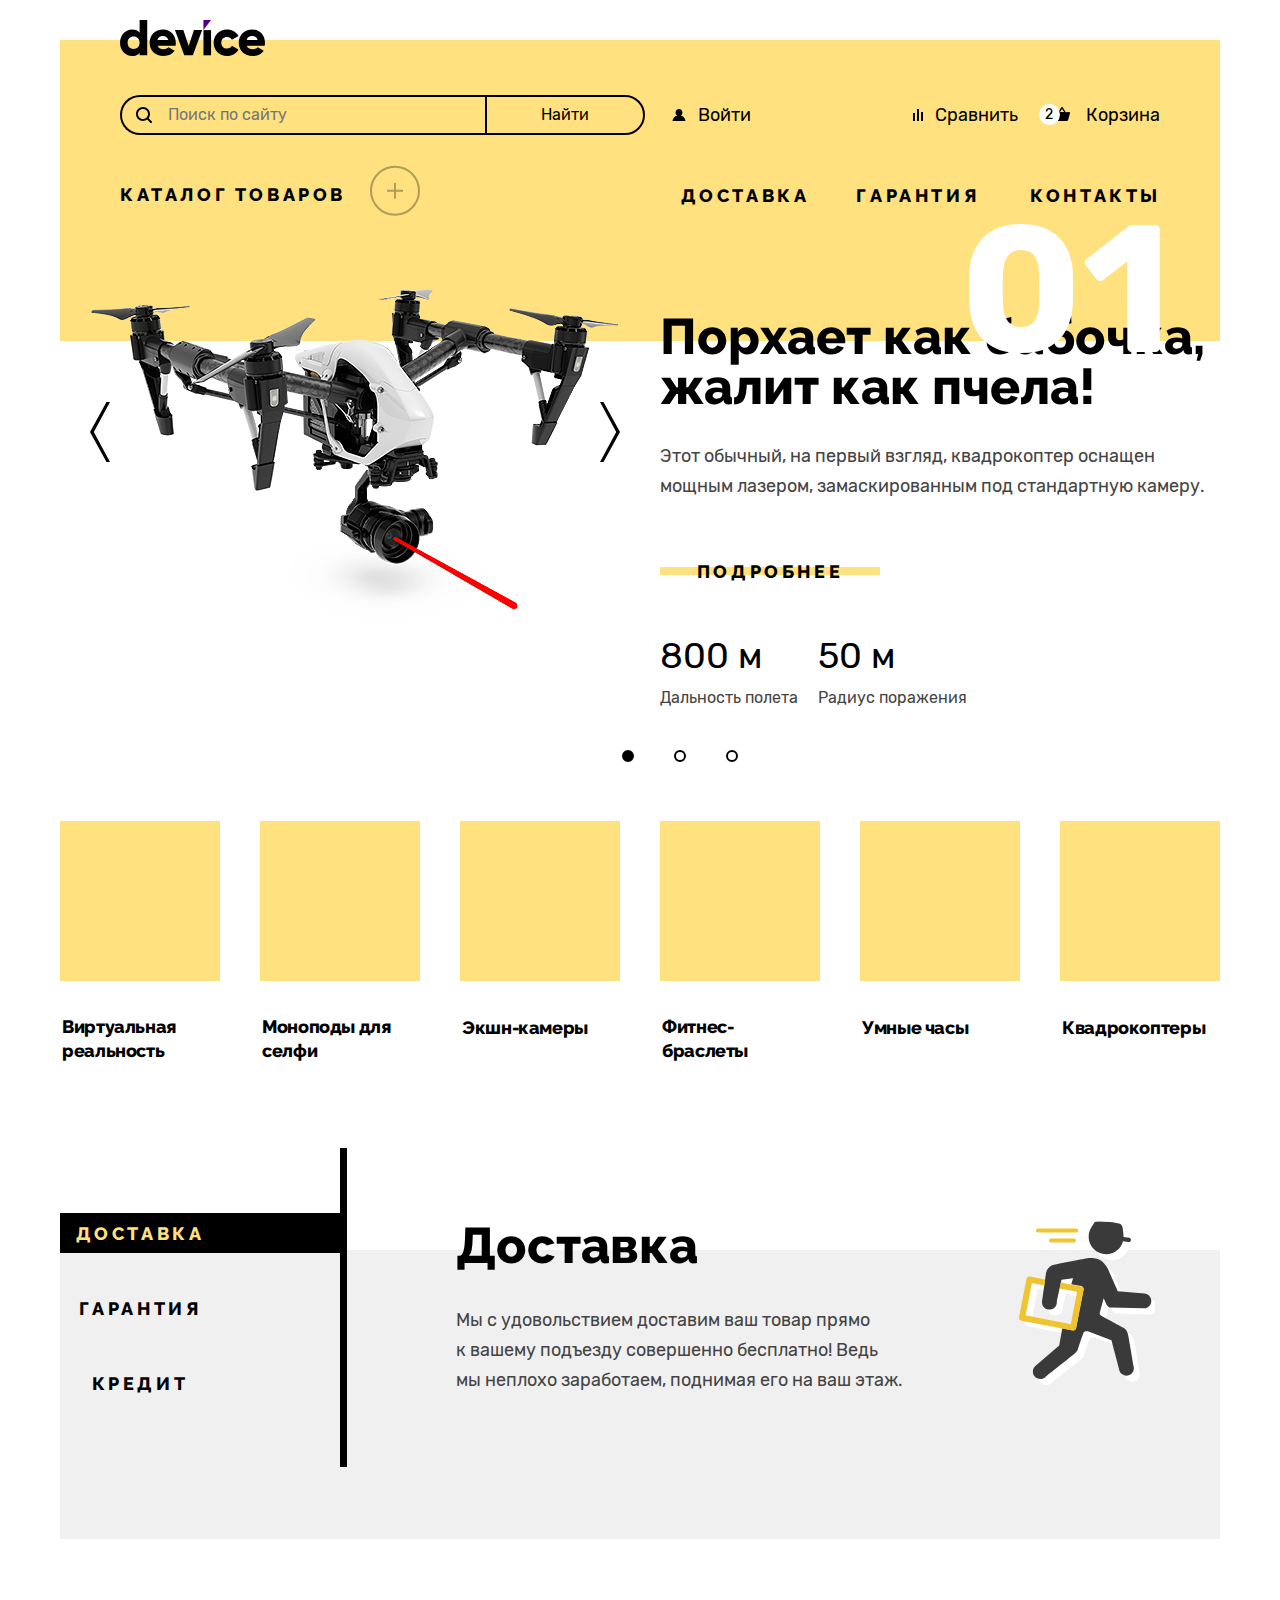
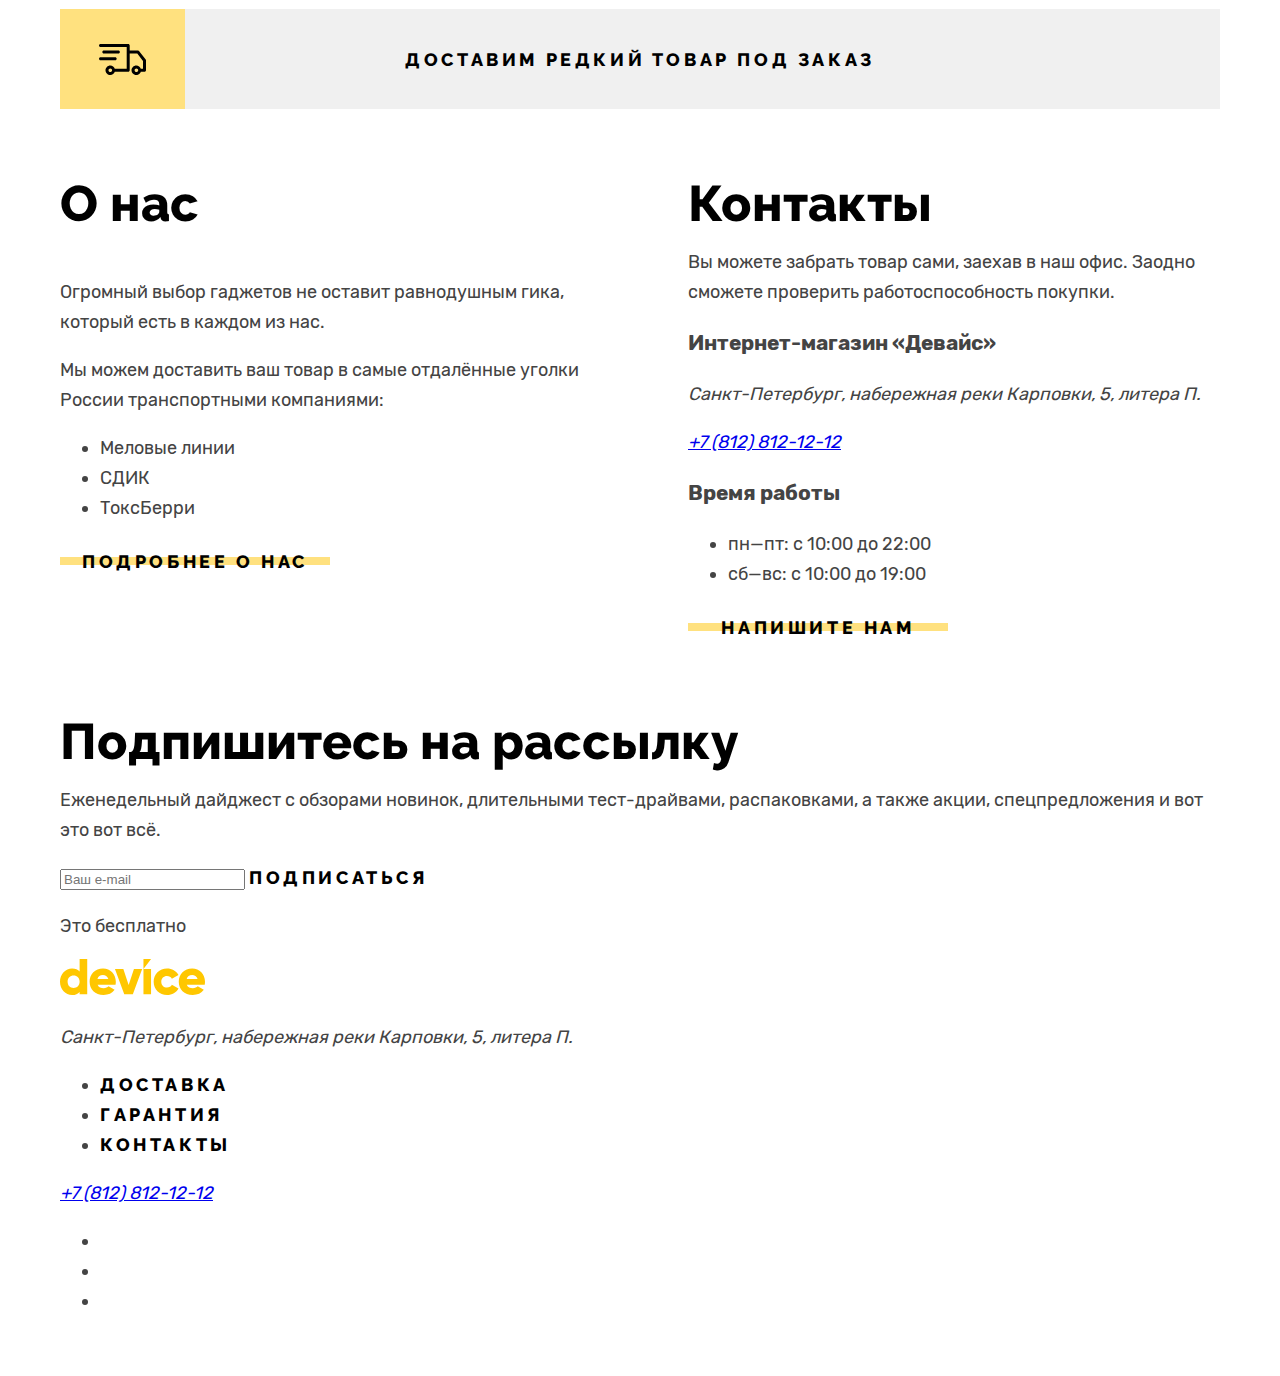
==== index.html @ caecc396 "разметка блоков на главной странице" ====
<!DOCTYPE html>
<html lang="ru">

  <head>
    <meta charset="utf-8">
    <title>Девайс: главная страница.</title>
    <link rel="icon" href="favicon.ico">
    <link rel="icon" type="image/png" href="images/favicon.png">
    <link rel="stylesheet" href="styles/styles.css">
  </head>

  <body>
    <div class="page-wrapper">
      <header class="main-header">
        <nav class="navigation">
          <a class="navigation-logo" href="index.html">
            <img class="main-header-logo" src="images/logo-main.svg" width="145" height="36"
              alt="Логотип сайта Девайс.">
          </a>
          <ul class="navigation-list">
            <li class="navigation-item search">
              <form class="header-search-form" action="https://echo.htmlacademy.ru/courses" method="get">
                <label class="visually-hidden" for="header-search">Поиск по сайту</label>
                <span class="header-search-icon"></span>
                <input class="header-search-field" type="text" name="header-search" id="header-search"
                  placeholder="Поиск по сайту">
                <button class="header-search-button" type="submit">Найти</button>
              </form>
            </li>
            <li class="navigation-item log-in">
              <a class="navigation-link header-log-in" href="#">Войти</a>
            </li>
            <li class="navigation-item compare">
              <a class="navigation-link header-compare" href="#">Сравнить</a>
            </li>
            <li class="navigation-item basket">
              <a class="navigation-link header-basket" href="#">
                <svg class="header-basket-icon" aria-hidden="true" focusable="false" width="16" height="14" fill="none"
                  xmlns="http://www.w3.org/2000/svg">
                  <path
                    d="m15.3 5-3.5.2L8.6.3C8.5.1 8.2 0 8 0c-.2 0-.5.1-.6.3L4.2 5.2H.7c-.4 0-.7.3-.7.7v.2l1.9 6.8c.2.7.7 1.1 1.4 1.1h9.4c.7 0 1.2-.4 1.4-1.1L16 6v-.2c0-.4-.3-.8-.7-.8ZM8 1.9l2.2 3.2H5.9L8 1.9Z"
                    fill="#000" />
                </svg>
                <span class="visually-hidden">Товаров в корзине</span>
                <span class="basket-count">2</span>

                <span class="header-basket-text">Корзина</span>
              </a>
            </li>
          </ul>
          <ul class="navigation-list navigation-menu">
            <li class="navigation-menu-item">
              <svg class="catalog-menu-icon" aria-hidden="true" focusable="false" width="50" height="51" fill="none"
                xmlns="http://www.w3.org/2000/svg">
                <circle cx="25" cy="25.79" r="24" stroke="#000" stroke-width="2" />
                <g clip-path="url(#a)">
                  <path d="M33 24.79h-7v-7h-2v7h-7v2h7v7h2v-7h7v-2Z" fill="#000" />
                </g>
                <defs>
                  <clipPath id="a">
                    <path fill="#fff" d="M17 17.79h16v16H17z" />
                  </clipPath>
                </defs>
              </svg>
              <button class="catalog-menu button" type="button">Каталог товаров</button>
              <ul class="navigation-sublist">
                <ul class="sublist-column sublist-first-column">
                  <li class="navigation-sublist-item">
                    <a class="navigation-sublist-link menu-virtuality" href="#">Виртуальная реальность</a>
                  </li>
                  <li class="navigation-sublist-item">
                    <a class="navigation-sublist-link menu-monopods" href="catalog.html">Моноподы для cелфи</a>
                  </li>
                  <li class="navigation-sublist-item">
                    <a class="navigation-sublist-link menu-cameras" href="#">Экшн-камеры</a>
                  </li>
                </ul>
                <ul class="sublist-column sublist-second-column">
                  <li class="navigation-sublist-item">
                    <a class="navigation-sublist-link menu-bracelets" href="#">Фитнес-браслеты</a>
                  </li>
                  <li class="navigation-sublist-item">
                    <a class="navigation-sublist-link menu-watch" href="#">Умные часы</a>
                  </li>
                </ul>
                <ul class="sublist-column sublist-third-column">
                  <li class="navigation-sublist-item">
                    <a class="navigation-sublist-link menu-copters" href="#">Квадрокоптеры</a>
                  </li>
                </ul>
              </ul>
            </li>
            <li class="navigation-menu-item">
              <a class="navigation-link header-delivery button" href="#delivery">Доставка</a>
            </li>
            <li class="navigation-menu-item">
              <a class="navigation-link header-guarantee button" href="#guarantee">Гарантия</a>
            </li>
            <li class="navigation-menu-item">
              <a class="navigation-link header-contacts button" href="#contacts">Контакты</a>
            </li>
          </ul>
        </nav>
      </header>

      <main class="main-index">
        <h1 class="visually-hidden">Девайс.</h1>

        <section class="slider">
          <h2 class="visually-hidden">Главный слайдер.</h2>

          <div class="slider-wrapper">
            <div class="slider-controls">
              <button class="slider-button slider-prev" type="button">
                <span class="visually-hidden">Предыдущее фото.</span>
              </button>
              <button class="slider-button slider-next" type="button">
                <span class="visually-hidden">Следующее фото.</span>
              </button>
            </div>
            <ol class="slider-pagination">
              <li class="slider-pagination-item">
                <button class="slider-pagination-button slider-pagination-button-current" type="button">
                  <span class="visually-hidden">1 слайд.</span>
                </button>
              </li>
              <li class="slider-pagination-item">
                <button class="slider-pagination-button" type="button">
                  <span class="visually-hidden">2 слайд.</span>
                </button>
              </li>
              <li class="slider-pagination-item">
                <button class="slider-pagination-button" type="button">
                  <span class="visually-hidden">3 слайд.</span>
                </button>
              </li>
            </ol>
          </div>
          <ul class="slider-list">
            <li class="slider-item slider-item-current">
              <span class="slide-number">01</span>
              <img class="slider-image" src="images/slider/slider-1.png" width="560" height="560"
                alt="Чёрно-белый лазерный квадракоптер.">
              <div class="slider-text-column">
                <h3 class="slider-title main-title">Порхает как бабочка, жалит как пчела!</h2>
                  <p class="slider-description">Этот обычный, на первый взгляд, квадрокоптер оснащен мощным лазером,
                    замаскированным под стандартную камеру.
                  </p>
                  <a class="button button-basic button-more" href="#">Подробнее</a>
                  <dl class="feature-list short-gap">
                    <dd class="feature-definition">800 м</dd>
                    <dt class="feature-term">Дальность полета</dt>
                    <dd class="feature-definition">50 м</dd>
                    <dt class="feature-term">Радиус поражения</dt>
                  </dl>
              </div>
            </li>
            <li class="slider-item">
              <span class="slide-number">02</span>
              <img class="slider-image" src="images/slider/slider-2.png" width="560" height="560"
                alt="Чёрный фитнес-браслет с надписью на экране:'Я вижу, что ты снова ешь'.">
              <div class="slider-text-column">
                <h3 class="slider-title main-title">Худеем правильно!</h2>
                  <p class="slider-description">Мотивирующие фитнес-браслеты помогут найти в себе силы не пропускать
                    занятия и соблюдать диету.
                  </p>
                  <a class="button button-basic button-more" href="#">Подробнее</a>
                  <dl class="feature-list">
                    <dd class="feature-definition">48 часов</dd>
                    <dt class="feature-term">Без подзарядки</dt>
                  </dl>
              </div>
            </li>
            <li class="slider-item">
              <span class="slide-number">03</span>
              <img class="slider-image" src="images/slider/slider-3.png" width="560" height="560"
                alt="Три чёрных палки для селфи, сложенные по-разному.">
              <div class="slider-text-column">
                <h3 class="slider-title main-title">Делай селфи, как Бен Стиллер! </h2>
                  <p class="slider-description">Самая длинная палка для селфи доступна в нашем магазине. Восемь (Восемь,
                    Карл!) метров длиной и весом всего 5 кг.
                  </p>
                  <a class="button button-basic button-more" href="#">Подробнее</a>
                  <dl class="feature-list long-gap">
                    <dd class="feature-definition">8,5 м</dd>
                    <dt class="feature-term">Длина палки</dt>
                    <dd class="feature-definition">5 кг</dd>
                    <dt class="feature-term">Вес палки</dt>
                    <dd class="feature-definition">Карбон</dd>
                    <dt class="feature-term">Материал</dt>
                  </dl>
              </div>
            </li>
          </ul>
        </section>

        <section class="product-category">
          <h2 class="visually-hidden">Список категорий каталога.</h2>
          <ul class="product-category-list">
            <li class="product-category-item">
              <a class="product-category-link category-virtuality" href="#">
                <span class="product-category-title button">Виртуальная реальность</span>
              </a>
            </li>
            <li class="product-category-item">
              <a class="product-category-link category-monopods" href="catalog.html">
                <span class="product-category-title button">Моноподы для cелфи</span>
              </a>
            </li>
            <li class="product-category-item">
              <a class="product-category-link category-cameras" href="#">
                <span class="product-category-title button">Экшн-камеры</span>
              </a>
            </li>
            <li class="product-category-item">
              <a class="product-category-link category-bracelets" href="#">
                <span class="product-category-title button">Фитнес-браслеты</span>
              </a>
            </li>
            <li class="product-category-item">
              <a class="product-category-link category-watch" href="#">
                <span class="product-category-title button">Умные часы</span>
              </a>
            </li>
            <li class="product-category-item">
              <a class="product-category-link category-copters" href="#">
                <span class="product-category-title button">Квадрокоптеры</span>
              </a>
            </li>
          </ul>
        </section>

        <section class="services-info">
          <h2 class="visually-hidden">Информация о наших услугах.</h2>
          <ul class="services-button-list">
            <li class="services-button active-button">
              <button class="button button-basic button-services" type="button" id="delivery">Доставка</button>
            </li>
            <li class="services-button">
              <button class="button button-basic button-services" type="button" id="guarantee">Гарантия</button>
            </li>
            <li class="services-button">
              <button class="button button-basic button-services" type="button">Кредит</button>
            </li>
          </ul>

          <ul class="services-card-list">
            <li class="services-card active-card">
              <div class="services-card-wrapper">
                <div class="services-description">
                  <h3 class="services-card-title main-title">Доставка</h3>
                  <p class="services-card-text">Мы с удовольствием доставим ваш товар прямо к&nbsp;вашему подъезду
                    совершенно бесплатно! Ведь мы&nbsp;неплохо заработаем, поднимая его на ваш этаж.</p>
                </div>
                <svg class="services-card-image" aria-hidden="true" focusable="false" width="136" height="165"
                  fill="none" xmlns="http://www.w3.org/2000/svg">
                  <g clip-path="url(#clip0_36901_316)">
                    <path
                      d="M93.1329 39.2669C101.254 39.2669 108.078 33.7249 110.033 26.2179L115.5 27.0319C115.607 27.0479 115.715 27.0559 115.82 27.0559C116.871 27.0559 117.791 26.2859 117.951 25.2159C118.127 24.0379 117.312 22.9399 116.135 22.7649L110.594 21.9399C110.596 21.8939 110.598 21.8489 110.598 21.8019C110.598 21.6199 110.592 21.4399 110.584 21.2599C110.584 21.2599 110.133 14.7419 109.51 12.0229C108.889 9.30394 106.975 8.72694 106.975 8.72694C97.2049 6.51494 87.2029 6.28894 84.5999 6.28894C81.9969 6.28894 81.4419 7.62094 81.4419 7.62094L78.2919 12.6169L78.2819 12.6139C78.2059 12.7359 78.136 12.8589 78.063 12.9819L78.0359 13.0249C76.5339 15.6049 75.6689 18.6009 75.6689 21.8019C75.6679 31.4479 83.4879 39.2669 93.1329 39.2669Z"
                      fill="white" />
                    <path
                      d="M131.535 78.576V78.574L104.793 76.406L95.5469 55.294C95.5469 55.294 95.0859 52.52 89.5389 46.818C83.9899 41.116 72.7399 43.428 72.7399 43.428C72.7399 43.428 48.8539 47.897 40.9949 49.746C33.1349 51.596 32.8269 59.609 32.8269 59.609L32.1949 64.128L17.0169 61.187C16.8259 61.15 16.6359 61.132 16.4489 61.132C15.0419 61.132 13.7779 62.132 13.5009 63.561L6.08995 101.803C5.77595 103.423 6.84395 105.005 8.46495 105.319L59.6609 115.242C59.7759 115.264 59.8909 115.266 60.0069 115.275H60.0089C59.2809 115.379 58.7179 115.24 58.7179 115.24L49.3179 113.391L46.2359 130.496L22.6759 150.859C20.9749 152.22 19.8839 154.312 19.8839 156.66C19.8839 160.764 23.2099 164.09 27.3129 164.09C29.3479 164.09 31.1909 163.272 32.5329 161.945C32.5329 161.945 60.2579 139.895 62.1079 138.354C63.9579 136.814 64.8809 134.501 64.8809 134.501C64.8809 134.501 69.422 120.553 70.66 117.627C71.5079 115.623 75.5919 116.548 75.5919 116.548L98.4769 125.179L106.092 154.241C106.174 154.871 106.334 155.475 106.565 156.045H106.567C107.665 158.773 110.337 160.699 113.456 160.699C117.56 160.699 120.886 157.372 120.886 153.269C120.886 152.67 120.814 152.09 120.679 151.533C119.837 146.568 116.075 124.487 115.118 119.707C114.04 114.313 110.497 112.773 110.497 112.773C110.497 112.773 89.229 101.215 87.8429 100.444C86.4559 99.674 86.7649 97.67 86.7649 97.67L90.6949 83.339L93.4679 89.195C93.4679 89.195 95.087 92.469 97.5519 92.586L130.909 93.406C135.013 93.406 138.339 90.08 138.339 85.975C138.338 82.086 135.346 78.896 131.535 78.576ZM60.1039 63.307L58.3149 69.187L68.2129 71.106L47.9989 67.189L48.5469 64.693L60.1039 63.307ZM57.8549 108.78L12.5509 99.999L18.8209 67.646L31.3629 70.077L29.7449 81.644L29.1049 86.05C29.0999 86.076 29.0969 86.106 29.0929 86.132L29.0749 86.259H29.0769C29.0369 86.571 29.0139 86.888 29.0139 87.21C29.0139 91.314 32.3409 94.639 36.4439 94.639C40.5469 94.639 43.8729 91.314 43.8729 87.21C43.8729 86.892 43.8519 86.58 43.8119 86.273L46.7129 73.05L64.1259 76.424L57.8549 108.78Z"
                      fill="white" />
                    <path
                      d="M25.05 17.508H63.077C64.177 17.508 65.0771 16.612 65.0771 15.518C65.0771 14.424 64.177 13.528 63.077 13.528H25.05C23.95 13.528 23.05 14.424 23.05 15.518C23.05 16.612 23.95 17.508 25.05 17.508Z"
                      fill="white" />
                    <path
                      d="M38.0798 23.5249C36.9798 23.5249 36.0798 24.4209 36.0798 25.5149C36.0798 26.6089 36.9798 27.5049 38.0798 27.5049H61.0388C62.1388 27.5049 63.0388 26.6089 63.0388 25.5149C63.0388 24.4199 62.1388 23.5249 61.0388 23.5249H38.0798Z"
                      fill="white" />
                    <path
                      d="M87.0981 33.232C95.2191 33.232 102.043 27.69 103.998 20.183L109.465 20.997C109.572 21.013 109.68 21.021 109.785 21.021C110.836 21.021 111.756 20.251 111.916 19.181C112.092 18.003 111.277 16.905 110.1 16.73L104.559 15.905C104.561 15.859 104.563 15.814 104.563 15.767C104.563 15.585 104.557 15.405 104.549 15.225C104.549 15.225 104.098 8.70703 103.475 5.98803C102.854 3.26903 100.94 2.69203 100.94 2.69203C91.1701 0.480028 81.1681 0.254028 78.5641 0.254028C75.9601 0.254028 75.4061 1.58603 75.4061 1.58603L72.2561 6.58203L72.2461 6.57903C72.1701 6.70003 72.1001 6.82403 72.0271 6.94703L72.0001 6.99003C70.4981 9.57003 69.6331 12.566 69.6331 15.767C69.6331 25.413 77.4531 33.232 87.0981 33.232Z"
                      fill="#3A3A3A" />
                    <path
                      d="M125.5 72.5411V72.5391L98.758 70.3711L89.512 49.2591C89.512 49.2591 89.051 46.4851 83.504 40.7831C77.955 35.0811 66.705 37.3931 66.705 37.3931C66.705 37.3931 42.819 41.8621 34.96 43.7101C27.1 45.5601 26.792 53.5731 26.792 53.5731L23.71 75.6091L23.07 80.0151C23.065 80.0411 23.062 80.0711 23.058 80.0971L23.04 80.2241H23.042C23.002 80.5361 22.979 80.8531 22.979 81.1751C22.979 85.2791 26.306 88.6041 30.409 88.6041C34.512 88.6041 37.838 85.2791 37.838 81.1751C37.838 80.8571 37.817 80.5451 37.777 80.2381L42.511 58.6571L54.068 57.2711L52.279 63.1511L62.177 65.0701C63.797 65.3831 64.865 66.9661 64.552 68.5871L57.14 106.83C56.863 108.26 55.599 109.26 54.192 109.26C54.12 109.26 54.046 109.244 53.972 109.239C53.244 109.343 52.681 109.204 52.681 109.204L43.281 107.355L40.199 124.46L16.639 144.823C14.938 146.184 13.847 148.276 13.847 150.624C13.847 154.728 17.173 158.054 21.276 158.054C23.311 158.054 25.154 157.236 26.496 155.909C26.496 155.909 54.221 133.859 56.071 132.318C57.921 130.778 58.844 128.465 58.844 128.465C58.844 128.465 63.385 114.517 64.623 111.591C65.471 109.587 69.555 110.512 69.555 110.512L92.44 119.143L100.055 148.205C100.137 148.835 100.297 149.439 100.528 150.009H100.53C101.628 152.737 104.3 154.663 107.419 154.663C111.523 154.663 114.849 151.336 114.849 147.233C114.849 146.634 114.777 146.054 114.642 145.497C113.8 140.532 110.038 118.451 109.081 113.671C108.003 108.277 104.46 106.737 104.46 106.737C104.46 106.737 83.193 95.1821 81.807 94.4101C80.42 93.6401 80.729 91.6361 80.729 91.6361L84.659 77.3051L87.432 83.1611C87.432 83.1611 89.051 86.4351 91.516 86.5521L124.873 87.3721C128.977 87.3721 132.303 84.0461 132.303 79.9411C132.303 76.0511 129.311 72.8601 125.5 72.5411Z"
                      fill="#3A3A3A" />
                    <path
                      d="M53.9708 109.644H53.9728C54.0458 109.65 54.1198 109.665 54.1928 109.665C55.5998 109.665 56.8638 108.665 57.1408 107.235L64.5528 68.992C64.8658 67.371 63.7978 65.789 62.1778 65.475L41.9638 61.558L40.6778 67.42L58.0908 70.794L51.8198 103.148L6.51579 94.369L12.7858 62.016L25.3278 64.447L26.1598 58.497L10.9818 55.555C10.7908 55.518 10.6008 55.5 10.4138 55.5C9.00679 55.5 7.74279 56.5 7.46579 57.929L0.0547894 96.173C-0.259211 97.793 0.808789 99.375 2.42979 99.689L53.6258 109.612C53.7398 109.634 53.8548 109.635 53.9708 109.644Z"
                      fill="#F0C42E" />
                    <path
                      d="M59.0419 9.48194C59.0419 10.5769 58.1419 11.4719 57.0419 11.4719H19.0149C17.9149 11.4719 17.0149 10.5759 17.0149 9.48194C17.0149 8.38794 17.9149 7.49194 19.0149 7.49194H57.0419C58.1419 7.49294 59.0419 8.38794 59.0419 9.48194Z"
                      fill="#F0C52E" />
                    <path
                      d="M57.0039 19.48C57.0039 20.574 56.1039 21.47 55.0039 21.47H32.0439C30.9439 21.47 30.0439 20.574 30.0439 19.48C30.0439 18.385 30.9439 17.49 32.0439 17.49H55.0029C56.1039 17.49 57.0039 18.386 57.0039 19.48Z"
                      fill="#F0C52E" />
                  </g>
                  <defs>
                    <clipPath id="clip0_36901_316">
                      <rect width="136" height="164" fill="white" transform="translate(0 0.5)" />
                    </clipPath>
                  </defs>
                </svg>
              </div>
            </li>
            <li class="services-card">
              <div class="services-card-wrapper">
                <div class="services-description">
                  <h3 class="services-card-title main-title">Гарантия</h3>
                  <p class="services-card-text">Если из-за возгорания купленного у нас товара у вас сгорит дом — не
                    переживайте, мы выдадим вам новый. Товар, не дом, конечно же.</p>
                </div>
                <svg class="services-card-image" aria-hidden="true" focusable="false" width="171" height="195"
                  fill="none" xmlns="http://www.w3.org/2000/svg">
                  <g clip-path="url(#a)">
                    <path
                      d="M77.7 174.64c-.11-.13-10.5-13-12.61-15.76a6.86 6.86 0 0 0-5.6-2.68c-2.56 0-4.83 1.17-5.51 1.55l-5.49 2.74c-1.77-.48-5.58-1.95-9.28-6.26-3.28-3.84-3.26-8.99-3.08-11.1l5.9-5.9a6.56 6.56 0 0 0 1.24-8.43l-.22-.3L28.38 110a5.2 5.2 0 0 0-4.18-1.94c-2.85 0-5.88 1.97-6.76 2.59C6.56 118.4 5.86 125.2 5.81 125.96l-.02.42.07.4c6.41 35.73 26.03 51.14 35.45 58.55 1.15.9 2.14 1.68 2.86 2.3A25.53 25.53 0 0 0 60.72 194c2.38 0 4.48-.4 6.09-1.17 4.37-2.08 9.43-8.01 10.87-9.78 2.5-3.06 1.29-6.6.17-8.2l-.16-.21ZM63.8 186.5c-.5.24-1.57.49-3.08.49a18.7 18.7 0 0 1-11.94-4.63c-.86-.75-1.92-1.58-3.14-2.55-8.7-6.82-26.73-21-32.78-53.68.29-.98 1.83-4.94 8.62-9.77.65-.45 1.5-.9 2.12-1.14l13.5 17.03-7.53 7.53-.2 1.05c-.08.42-1.91 10.4 4.52 17.94 6.29 7.35 13.25 8.66 14.59 8.85l1.08.16 7.64-3.83.22-.11a5.28 5.28 0 0 1 2.16-.65 1632.26 1632.26 0 0 0 12.5 15.64c-2.56 3.09-6.17 6.66-8.28 7.67ZM137.85 65.82c5.51-5.17 7.16-11.97 5.03-20.78a2.5 2.5 0 0 0-4.1-1.27l-8.22 7.4c-1.44-.8-3.68-2.45-4.47-5.33l6.8-6.73c.95-.94 1-2.45.11-3.44l-.19-.21c-.19-.22-.42-.4-.67-.53a20.4 20.4 0 0 0-8.83-2.12c-4.7 0-8.86 1.92-12 5.56-6 6.94-4.56 15.04-3.54 18.47l-3.49 3.49L94 51.09l4.71-3.27L78.67 34.1l-10.6 10.6 13.72 20.04 3.27-4.71L94.3 70.3 91 73.6a22.31 22.31 0 0 0-6.66-1.06 18.22 18.22 0 0 0-13.96 6.36c-.27.33-6.6 8.17-2.75 18.62a2.5 2.5 0 0 0 3.99 1.02l8.3-7.26c1.32.57 3.62 2.08 4.65 5.93l-7.38 7.51a2.5 2.5 0 0 0 1.22 4.19c.1.02 2.72.62 6.17.62 6.84 0 12.11-2.27 15.25-6.57a20.93 20.93 0 0 0 4-13.08l16.2 16.21.18.16a12.28 12.28 0 0 0 7.45 2.73c2.23 0 4.63-.74 6.85-2.83l5.52-5.51.1-.1c5.02-5.36 2.26-11.7.1-14.3L123.3 69.27c1.02.1 2.15.18 3.32.18 4.89 0 8.67-1.22 11.24-3.64Zm-53.3-13.84-2.73 3.95-7.28-10.63 4.73-4.73 10.63 7.28-3.95 2.73 14.79 13.29-4.1 4.09 1.2-1.2-13.29-14.78ZM98.11 85.5c.11.31 2.62 7.75-2.32 14.53-2.77 3.8-7.75 4.53-11.4 4.51l4.7-4.79c.56-.57.82-1.39.68-2.18-1.8-10.15-9.75-11.49-10.08-11.54-.73-.1-1.48.1-2.03.59l-6.2 5.43a14.7 14.7 0 0 1 2.75-9.93 13.13 13.13 0 0 1 10.13-4.57c3.51 0 6.23 1.21 6.25 1.22a2.5 2.5 0 0 0 2.82-.5l19-19a2.5 2.5 0 0 0 .52-2.76c-.03-.08-3.5-8.34 2.16-14.87a10.48 10.48 0 0 1 8.22-3.83c1.23 0 2.38.18 3.37.42l-5.05 5a2.5 2.5 0 0 0-.73 2.08c1.02 8.3 8.97 11.07 9.31 11.19.86.28 1.8.09 2.47-.52l6.05-5.44c.38 4.86-1.02 8.55-4.3 11.64-2.01 1.89-5.37 2.28-7.82 2.28-3.7 0-6.95-.86-6.99-.87a2.5 2.5 0 0 0-2.43.65L98.7 82.91c-.67.68-.89 1.69-.58 2.6Zm5.5 1.84v.01Zm-.18-1.12Zm33.1 10.86-5.48 5.48c-3.25 2.97-6.9.43-7.58-.1l-18.64-18.64 14.94-15.07-2.04 2.05 18.71 18.7c.46.6 3.1 4.3.09 7.58Zm-15.21-28.05Zm-.85-.15.07.01h-.07Z"
                      fill="#fff" />
                    <path
                      d="M104.16 6a65.92 65.92 0 0 0-8.52 131.28v26.22s57.44-21.24 71.97-73.62l.2-.81.34-1.28.18-.77A65.92 65.92 0 0 0 104.17 6Zm57.35 79.42v.03l-.01.03-.03.13-.12.51-.3 1.16-.1.4-.09.33c-5.56 20.05-18.52 37.7-38.5 52.44a143.41 143.41 0 0 1-19.72 12.18V131.12l-6.1-.78a59 59 0 0 1-51.3-58.42A58.99 58.99 0 0 1 104.16 13a58.99 58.99 0 0 1 57.35 72.42Z"
                      fill="#fff" />
                    <path
                      d="M54.58 188c-2.79 0-9.99-.62-16.55-6.37-.72-.62-1.7-1.4-2.86-2.3-9.42-7.4-29.04-22.82-35.45-58.55l-.07-.4.02-.42c.05-.75.75-7.56 11.63-15.31.88-.62 3.91-2.6 6.76-2.6 1.7 0 3.2.7 4.18 1.95l14.67 18.5.22.3a6.56 6.56 0 0 1-1.25 8.44l-5.9 5.89c-.17 2.11-.19 7.26 3.1 11.1 3.69 4.31 7.5 5.79 9.27 6.27l5.5-2.75c.67-.38 2.94-1.55 5.5-1.55 2.29 0 4.27.95 5.6 2.68a1741.1 1741.1 0 0 0 12.6 15.76l.16.2c1.11 1.61 2.33 5.15-.17 8.21-1.45 1.77-6.5 7.7-10.87 9.78-1.6.76-3.71 1.17-6.09 1.17ZM6.72 120.14c6.05 32.68 24.09 46.85 32.78 53.68 1.23.97 2.28 1.8 3.14 2.55A18.7 18.7 0 0 0 54.58 181c1.51 0 2.59-.25 3.08-.5 2.11-1 5.73-4.57 8.29-7.67-1.4-1.73-10.36-12.83-12.5-15.63h-.1c-.73 0-1.78.48-2.07.65l-.21.11-7.65 3.83-1.08-.16c-1.33-.19-8.3-1.5-14.58-8.85-6.44-7.53-4.61-17.52-4.53-17.94l.2-1.06 7.53-7.52-13.5-17.03c-.61.23-1.47.69-2.12 1.14-6.8 4.83-8.33 8.8-8.62 9.77Z"
                      fill="#3A3A3A" />
                    <path
                      d="M78.44 103.54c-3.45 0-6.06-.6-6.17-.62a2.5 2.5 0 0 1-1.22-4.19l7.38-7.52c-1.03-3.84-3.33-5.35-4.66-5.92l-8.29 7.26a2.5 2.5 0 0 1-4-1.02 19.63 19.63 0 0 1 2.76-18.62 18.22 18.22 0 0 1 13.96-6.36c2.78 0 5.16.57 6.66 1.05l16.77-16.76c-1.01-3.43-2.46-11.54 3.54-18.47a15.48 15.48 0 0 1 12-5.56c4.84 0 8.67 2.03 8.83 2.12.25.13.48.31.68.53l.18.2c.9 1 .85 2.51-.1 3.45l-6.8 6.73c.78 2.88 3.02 4.54 4.46 5.33l8.22-7.4a2.5 2.5 0 0 1 4.1 1.27c2.13 8.8.48 15.6-5.03 20.78-2.57 2.42-6.35 3.64-11.24 3.64-2.79 0-5.32-.4-6.84-.71L97.13 79.4c.73 3.18 1.63 10.62-3.44 17.57-3.13 4.3-8.4 6.57-15.25 6.57Zm-.2-5c3.66.01 8.64-.71 11.4-4.51 4.95-6.78 2.44-14.22 2.34-14.53-.32-.9-.1-1.91.58-2.6l18.5-18.66a2.5 2.5 0 0 1 2.43-.65c.03 0 3.3.87 6.98.87 2.46 0 5.81-.4 7.82-2.28 3.29-3.1 4.68-6.78 4.3-11.64l-6.04 5.44c-.67.6-1.62.8-2.47.51-.34-.11-8.3-2.89-9.31-11.19a2.5 2.5 0 0 1 .72-2.08l5.05-5c-.98-.23-2.14-.41-3.37-.41-3.25 0-6.02 1.29-8.22 3.82-5.65 6.54-2.19 14.8-2.15 14.88.4.94.2 2.03-.53 2.76l-19 19a2.5 2.5 0 0 1-2.82.5c-.02-.01-2.73-1.22-6.25-1.22-4 0-7.4 1.53-10.12 4.56-.35.45-3.29 4.38-2.76 9.94l6.2-5.43a2.5 2.5 0 0 1 2.03-.6c.34.06 8.29 1.4 10.08 11.54a2.5 2.5 0 0 1-.68 2.2l-4.7 4.78Z"
                      fill="#F0C42E" />
                    <path
                      d="m78.92 54.03 9.24 10.28 3.54-3.54-13.29-14.8-2.73 3.96L68.4 39.3l4.73-4.73 10.63 7.28-3.95 2.73L94.6 57.87l3.54-3.55-10.28-9.23 4.71-3.27L72.53 28.1l-10.6 10.6 13.73 20.04 3.26-4.71ZM117.15 63.28a37.19 37.19 0 0 1-3.52-.53l-2.03 2.05 18.7 18.7c.46.6 3.1 4.3.09 7.58l-5.48 5.47c-3.25 2.98-6.9.44-7.58-.08L98.7 77.82l-1.56 1.58c.24 1.07.5 2.63.55 4.48l16.22 16.22.17.16a12.28 12.28 0 0 0 7.45 2.72c2.23 0 4.63-.74 6.86-2.82l5.51-5.51.1-.1c5.02-5.37 2.26-11.7.1-14.31l-16.94-16.96Z"
                      fill="#3A3A3A" />
                    <path
                      d="M98.02 7a58.99 58.99 0 0 1 57.35 72.42v.03l-.01.03-.03.13a36.36 36.36 0 0 1-.42 1.67l-.1.4-.09.33c-5.56 20.05-18.52 37.7-38.5 52.44a143.42 143.42 0 0 1-19.72 12.17v-21.5l-6.1-.79a59 59 0 0 1-51.3-58.4A58.99 58.99 0 0 1 98.02 7Zm0-7a65.92 65.92 0 0 0-8.52 131.28v26.22s57.44-21.24 71.97-73.62l.21-.81.33-1.28.18-.77A65.92 65.92 0 0 0 98.03 0Z"
                      fill="#3A3A3A" />
                  </g>
                  <defs>
                    <clipPath id="a">
                      <path fill="#fff" d="M0 0h171v195H0z" />
                    </clipPath>
                  </defs>
                </svg>
              </div>
            </li>
            <li class="services-card">
              <div class="services-card-wrapper">
                <div class="services-description">
                  <h3 class="services-card-title main-title">Кредит</h3>
                  <p class="services-card-text">Залезть в долговую яму стало проще! Кредитные консультанты подберут для
                    вас наиболее выгодные условия кредита. Выгодные для банка, разумеется.</p>
                </div>
                <svg class="services-card-image" aria-hidden="true" focusable="false" width="156" height="189"
                  fill="none" xmlns="http://www.w3.org/2000/svg">
                  <g clip-path="url(#a)">
                    <path
                      d="M141.25 84.13a14.75 14.75 0 1 0 0-29.5 14.75 14.75 0 0 0 0 29.5ZM89.11 140.04l-7.07 17.88-22.82 14.92a7.16 7.16 0 1 0 7.65 12.08c3.76-2.37 22.35-14.08 25.5-15.88 3.5-2 4.12-5.12 4.12-5.12l4.87-16-5.75-2.63c-5.75-2.62-6.5-5.25-6.5-5.25Z"
                      fill="#fff" />
                    <path
                      d="M139.32 141.96s-1.16-3.83-4.58-5.17c-3.42-1.33-18.09-7.75-18.09-7.75l15.42-25.58s3.84-9-.33-13.42c-4.17-4.41-13.75-9.75-13.75-9.75h-7.52l15.8-26.8a12.03 12.03 0 0 0-4.25-16.43L72.63 7.95a12.03 12.03 0 0 0-16.43 4.24L9.14 92.02a12.04 12.04 0 0 0 4.25 16.43l49.39 29.11a12.04 12.04 0 0 0 16.43-4.24l22.93-38.9h8.1l-14.75 26.2s-5.13 9.22-.33 14.26c4.2 4.41 12.66 6.91 12.66 6.91l17.25 6.5 5.1 31.3h.01a7.16 7.16 0 0 0 14.2-1.7l.04-.01-5.1-35.92ZM17.96 100.7a3.04 3.04 0 0 1-1.06-4.11l47.06-79.83a3.04 3.04 0 0 1 4.1-1.06l11.52 6.8-50.1 84.99-11.52-6.8Zm53.5 28.05a3.04 3.04 0 0 1-4.11 1.06l-30.12-17.75 50.11-85 30.11 17.76c1.4.82 1.89 2.7 1.06 4.1L100.03 80.3h-8.78L71.32 94.72c-.44.25-.85.56-1.23.9l-.03.02a7.17 7.17 0 0 0 8.96 11.14l.08-.06c.18-.13.35-.27.52-.42l9.66-7.78-17.82 30.23Z"
                      fill="#fff" />
                    <path
                      d="M49.22 6.44 2.16 86.27A12.04 12.04 0 0 0 6.4 102.7l49.4 29.12a12.04 12.04 0 0 0 16.43-4.24l47.05-79.83a12.03 12.03 0 0 0-4.24-16.44L65.65 2.2a12.04 12.04 0 0 0-16.43 4.24Zm-39.3 84.4 47.05-79.83a3.04 3.04 0 0 1 4.11-1.06l11.52 6.8-50.1 85-11.53-6.8a3.04 3.04 0 0 1-1.06-4.1Zm101.61-47.66L64.47 123a3.04 3.04 0 0 1-4.1 1.07L30.24 106.3l50.1-85 30.12 17.76c1.4.82 1.89 2.7 1.06 4.1Z"
                      fill="#F0C42E" />
                    <path
                      d="M135.25 78.33a14.75 14.75 0 1 0 0-29.5 14.75 14.75 0 0 0 0 29.5ZM81.88 134.25l-7.08 17.88-22.82 14.91a7.16 7.16 0 1 0 7.65 12.09c3.76-2.37 22.35-14.09 25.5-15.88 3.5-2 4.12-5.13 4.12-5.13l4.88-16-5.75-2.62c-5.75-2.63-6.5-5.25-6.5-5.25ZM132.08 136.17s-1.16-3.84-4.58-5.17-18.08-7.75-18.08-7.75l15.41-25.58s3.84-9-.33-13.42-13.75-9.75-13.75-9.75H84L64.08 88.93a7.2 7.2 0 0 0-1.23.89l-.03.02a7.17 7.17 0 0 0 8.96 11.14l.08-.05.52-.43 14.75-11.88H103l-14.75 26.21s-5.13 9.22-.33 14.25c4.2 4.42 12.66 6.92 12.66 6.92l17.25 6.5 5.1 31.29h.01a7.16 7.16 0 0 0 14.2-1.7h.04l-5.1-35.92Z"
                      fill="#3A3A3A" />
                  </g>
                  <defs>
                    <clipPath id="a">
                      <path fill="#fff" d="M0 .5h156v188H0z" />
                    </clipPath>
                  </defs>
                </svg>
              </div>
            </li>
          </ul>
        </section>

        <section class="order-delivery">
          <a class="order-delivery-link button" href="#">
            <span class="order-delivery-text">Доставим редкий товар под заказ</span>
          </a>
        </section>

        <div class="two-section-block">
          <section class="about-us">
            <h2 class="about-us-title main-title">О нас</h2>
            <p class="about-us-text">Огромный выбор гаджетов не оставит равнодушным гика, который есть в каждом из нас.
            </p>
            <p class="about-us-text">Мы можем доставить ваш товар в самые отдалённые уголки России транспортными
              компаниями:
            </p>
            <ul class="about-us-list">
              <li class="about-us-item">Меловые линии</li>
              <li class="about-us-item">СДИК</li>
              <li class="about-us-item">ТоксБерри</li>
            </ul>
            <button class="button button-basic button-about">Подробнее о нас</button>
          </section>

          <section class="contacts-block" id="contacts">
            <h2 class="contacts-title main-title">Контакты</h2>
            <p class="contacts-text">Вы можете забрать товар сами, заехав в наш офис. Заодно сможете проверить
              работоспособность покупки.</p>
            <h3 class="contacts-subtitle">Интернет-магазин «Девайс»</h3>
            <address class="contacts-address">
              <p class="contacts-address-text">Санкт-Петербург, набережная реки Карповки, 5, литера П.</p>
              <a class="contacts-phone" href="tel:+78128121212">+7 (812) 812-12-12</a>
            </address>
            <h3 class="contacts-subtitle">Время работы</h3>
            <ul class="contacts-schedule">
              <li class="contacts-schedule-item">пн—пт: с 10:00 до 22:00</li>
              <li class="contacts-schedule-item">сб—вс: с 10:00 до 19:00</li>
            </ul>
            <button class="button button-basic button-write">Напишите нам</button>
          </section>
        </div>

        <section class="subscribe">
          <h2 class="subscribe-title main-title">Подпишитесь на рассылку</h2>
          <p class="subscribe-text">Еженедельный дайджест с обзорами новинок, длительными тест-драйвами, распаковками, а
            также акции, спецпредложения и вот это вот всё.</p>
          <form class="subscribe-form" action="https://echo.htmlacademy.ru/" method="post">
            <label class="visually-hidden" for="subscriber-email">Электронная почта</label>
            <input class="subscribe-form-field" type="email" name="subscriber-email" id="subscriber-email"
              placeholder="Ваш e-mail" required>
            <button class="subscribe-button button" type="submit">Подписаться</button>
          </form>
          <p class="subscribe-text">Это бесплатно</p>
        </section>
      </main>

      <footer class="page-footer">
        <section class="footer-contacts">
          <h2 class="visually-hidden">Контакты</h2>
          <img class="footer-logo" src="images/logo-footer.svg" width="145" height="36" alt="Логотип сайта Девайс.">
          <address class="footer-contacts-address">
            <p class="footer-about-text">Санкт-Петербург, набережная реки Карповки, 5, литера П.</p>
          </address>
        </section>
        <section class="footer-services">
          <h2 class="visually-hidden">Наши услуги</h2>
          <ul class="footer-services-list">
            <li class="footer-services-item">
              <a class="footer-services-link footer-delivery button" href="#delivery">Доставка</a>
            </li>
            <li class="footer-services-item">
              <a class="footer-services-link footer-guarantee button" href="#guarantee">Гарантия</a>
            </li>
            <li class="footer-services-item">
              <a class="footer-services-link footer-contacts button" href="#contacts">Контакты</a>
            </li>
          </ul>
        </section>
        <section class="footer-tel">
          <h2 class="visually-hidden">Телефон</h2>
          <address class="footer-address">
            <a class="footer-address-phone" href="tel:+78128121212">+7 (812) 812-12-12</a>
          </address>
        </section>
        <section class="footer-social">
          <h2 class="visually-hidden">Соцсети</h2>
          <ul class="footer-social-list">
            <li class="footer-social-item">
              <a class="footer-social-link telegram" href="https://t.me/htmlacademy">
                <span class="visually-hidden">Телеграм.</span>
              </a>
            </li>
            <li class="footer-social-item">
              <a class="footer-social-link youtube" href="https://www.youtube.com/user/htmlacademyru">
                <span class="visually-hidden">Ютуб.</span>
              </a>
            </li>
            <li class="footer-social-item">
              <a class="footer-social-link twitter" href="https://twitter.com/htmlacademy_ru">
                <span class="visually-hidden">Твиттер.</span>
              </a>
            </li>
          </ul>
        </section>
        <section class="footer-html">
          <h2 class="visually-hidden">Сайт разработчика</h2>
          <a class="htmlacademy-link" href="https://htmlacademy.ru/">
            <svg class="htmlacademy-icon" aria-hidden="true" focusable="false" width="115" height="33" fill="none"
              xmlns="http://www.w3.org/2000/svg">
              <path fill-rule="evenodd" clip-rule="evenodd"
                d="M0 12.9v2.6h2.5v-2.6H0ZM11.6 4.5c-1.6 0-2.8.7-3.6 1.7h-.1V0h-2v15.5h2v-5.3c0-2.1 1.3-3.6 3.3-3.6 1.8 0 2.9 1.4 2.9 3.2v5.7h2V9.4c.1-3-1.8-4.9-4.5-4.9ZM26.6 4.8h-4.8V1.1h-2v3.8h-1.9v2h1.9v6c0 1.7 1 2.7 2.7 2.7h4.1v-2h-3.7c-.7 0-1.1-.4-1.1-1.1V6.8h4.8v-2ZM41.1 4.6c-1.6 0-2.9.8-3.5 2.1h-.1c-.6-1.2-1.8-2.1-3.4-2.1-1.4 0-2.5.8-3.1 1.8h-.1V4.8H29v10.6h2V10c0-2 1-3.5 2.6-3.5 1.5 0 2.4 1 2.4 2.6v6.3h2V9.8c0-2.4 1.4-3.3 2.6-3.3 1.5 0 2.4 1 2.4 2.6v6.3h2V8.9c.1-2.5-1.4-4.3-3.9-4.3ZM47.8 12.7c0 1.7 1 2.7 2.8 2.7h2v-2h-1.7c-.7 0-1.1-.4-1.1-1.1V0h-2v12.7ZM28.9 19.7c-.9-1.1-2.2-1.8-3.9-1.8-3.1 0-5.4 2.3-5.4 5.6s2.3 5.6 5.4 5.6c1.8 0 3-.8 3.8-1.9h.1v1.6h2V18.2h-2v1.5Zm-3.6 7.4c-2.2 0-3.6-1.6-3.6-3.6s1.4-3.6 3.6-3.6 3.6 1.6 3.6 3.6c0 1.9-1.4 3.6-3.6 3.6ZM44.2 22c-.5-2.4-2.6-4.1-5.4-4.1a5.4 5.4 0 0 0-5.6 5.6c0 3.1 2.2 5.6 5.6 5.6 2.8 0 4.9-1.8 5.4-4.2h-2.1a3.4 3.4 0 0 1-3.3 2.3c-2.2 0-3.6-1.6-3.6-3.6s1.4-3.6 3.6-3.6c1.6 0 2.8 1 3.3 2.2h2.1V22ZM55.1 19.7c-.9-1.1-2.2-1.8-3.9-1.8-3.1 0-5.4 2.3-5.4 5.6s2.3 5.6 5.4 5.6c1.8 0 3-.8 3.8-1.9h.1v1.6h2V18.2h-2v1.5Zm-3.6 7.4c-2.2 0-3.6-1.6-3.6-3.6s1.4-3.6 3.6-3.6 3.6 1.6 3.6 3.6c0 1.9-1.5 3.6-3.6 3.6ZM68.7 19.8c-.9-1.1-2.2-1.9-3.9-1.9-3.1 0-5.4 2.3-5.4 5.6s2.2 5.6 5.4 5.6c1.7 0 3-.8 3.8-1.8h.1v1.5h2V13.4h-2v6.4Zm-3.6 7.3c-2.2 0-3.6-1.6-3.6-3.6s1.4-3.6 3.6-3.6 3.6 1.6 3.6 3.6c-.1 2-1.5 3.6-3.6 3.6ZM78.3 17.9c-3.3 0-5.5 2.5-5.5 5.6 0 3 2.1 5.6 5.5 5.6 2.5 0 4.5-1.3 5.2-3.6h-2.1c-.5 1-1.6 1.6-3 1.6-1.9 0-3.3-1.3-3.4-2.9h8.8c.2-3.6-2-6.3-5.5-6.3Zm0 1.9c1.7 0 3 1 3.3 2.6h-6.5c.3-1.5 1.5-2.6 3.2-2.6ZM98.2 17.9c-1.6 0-2.9.8-3.6 2h-.1c-.6-1.2-1.8-2-3.4-2-1.4 0-2.5.7-3.1 1.8v-1.5h-1.9v10.6h2v-5.4c0-2 1-3.4 2.6-3.5 1.5 0 2.4 1 2.4 2.6v6.3h2v-5.6c0-2.4 1.4-3.3 2.6-3.3 1.5 0 2.4 1 2.4 2.6v6.3h2v-6.5c.1-2.6-1.4-4.4-3.9-4.4ZM109.4 27l-3.6-8.9h-2.2l4.8 11.6c-.3.9-.7 1.2-1.7 1.2h-2.5v2h2.5c1.8 0 2.8-.8 3.5-2.6l4.7-12.2h-2.1l-3.4 8.9Z" />
            </svg>
            <span class="visually-hidden">Ссылка на htmlacademy</span>
          </a>
        </section>
      </footer>
    </div>
  </body>

</html>
---- styles/styles.css ----
@font-face {
  font-family: "Raleway";
  font-style: normal;
  font-weight: 800;
  src: url("../fonts/raleway/raleway-800.woff2") format("woff2");
  font-display: swap;
}

@font-face {
  font-family: "Rubik";
  font-style: normal;
  font-weight: 400;
  src: url("../fonts/rubik/rubik-400.woff2") format("woff2");
  font-display: swap;
}

@font-face {
  font-family: "Rubik";
  font-style: normal;
  font-weight: 700;
  src: url("../fonts/rubik/rubik-700.woff2") format("woff2");
  font-display: swap;
}

*,
*::before,
*::after {
  box-sizing: border-box;
}

:root {
  --basic-black: #000000;
  --basic-dark: #444444;
  --basic-grey: #dcdcdc;
  --basic-light-grey: #ebebeb;
  --basic-light: #f0f0f0;
  --basic-white: #ffffff;
  --extra-yellow: #ffe17f;
  --extra-yellow-dark: #ffc700;
  --extra-purple: #af4fff;
  --status-error: #ff3d3d;
  --status-warning: #fd912e;
  --status-success: #08af00;
}

html {
  height: 100vh;
}

body {
  margin: 0;
  min-height: 100vh;
  font-family: "Rubik", sans-serif;
  font-weight: 400;
  font-size: 18px;
  line-height: 30px;
  background-color: var(--basic-white);
  color: var(--basic-dark);
}

img {
  max-width: 100%;
  object-fit: contain;
}

.visually-hidden {
  position: absolute;
  width: 1px;
  height: 1px;
  margin: -1px;
  padding: 0;
  border: 0;
  clip: rect(0 0 0 0);
  overflow: hidden;
}

.page-wrapper {
  /* display: grid;
  grid-template-rows: auto 1fr auto; */
  min-height: 100vh;
  width: 1160px;
  margin: 0 auto;
}

.button {
  display: inline-block;
  font-family: "Raleway", sans-serif;
  font-weight: 800;
  font-size: 18px;
  line-height: 21px;
  letter-spacing: 0.2em;
  text-transform: uppercase;
  color: var(--basic-black);
  background-color: inherit;
  text-align: center;
  border: none;
  text-decoration: none;
  cursor: pointer;
  padding: 0;
}

.button-more {
  width: 220px;
  margin-bottom: 50px;
}

.button-services {
  width: 160px;
}

.button-about {
  width: 270px;
}

.button-write {
  width: 260px;
}

.button-basic {
  position: relative;
  height: 40px;
  padding: 10px 0;
}

.button-basic::after {
  position: absolute;
  content: "";
  left: 0;
  top: 16px;
  width: inherit;
  height: 8px;
  background-color: var(--extra-yellow);
  z-index: -1;
}

.button-basic:hover::after {
  top: 0;
  height: inherit;
}

.button-basic:active::after {
  top: 0;
  height: inherit;
  background-color: var(--extra-yellow-dark);
}

.button-basic:focus {
  outline: 2px solid var(--extra-purple);
}

.button-basic:disabled {
  opacity: 0.3;
}

.main-header {
  min-height: 300px;
  padding: 20px 60px 86px;
  background-image: linear-gradient(var(--basic-white) 40px, var(--extra-yellow) 40px);
}

.main-header-logo {
  margin-bottom: 30px;
}

.navigation-list {
  display: flex;
  flex-wrap: wrap;
  margin: 0;
  margin-bottom: 45px;
  padding: 0;
  list-style-type: none;
  align-items: center;
}

.navigation-item.search {
  margin-right: 53px;
}

.navigation-item.log-in {
  margin-right: auto;
}

.navigation-item.compare {
  margin-right: 36px;
}

.navigation-menu-item:first-child {
  margin-right: auto;
}

.navigation-menu-item:not(:first-child):not(:last-child) {
  margin-right: 45px;
}

.header-search-icon {
  position: relative;
}

.header-search-icon::before {
  content: "";
  position: absolute;
  width: 16px;
  height: 16px;
  top: 12px;
  left: 16px;
  background-image: url("../images/icons/search.svg");
}

.header-search-form {
  display: flex;
}

.header-search-field {
  font-family: inherit;
  font-size: 16px;
  line-height: 20px;
  background-color: inherit;
  border: 2px solid var(--basic-black);
  border-right: none;
  border-radius: 50px 0 0 50px;
  padding: 8px 125px 8px 46px;
}

.header-search-button {
  font-family: inherit;
  font-size: 16px;
  line-height: 20px;
  background-color: inherit;
  border: 2px solid var(--basic-black);
  border-radius: 0 50px 50px 0;
  padding: 8px 54px;
}

.navigation-link {
  display: block;
  color: var(--basic-black);
  text-decoration: none;
}

.header-log-in {
  position: relative;
}

.header-log-in::before {
  content: "";
  position: absolute;
  width: 14px;
  height: 12px;
  top: 9px;
  left: -26px;
  background-image: url("../images/icons/login-man.svg");
}

.header-compare {
  position: relative;
}

.header-compare::before {
  content: "";
  position: absolute;
  width: 10px;
  height: 12px;
  top: 9px;
  left: -22px;
  background-image: url("../images/icons/compare.svg");
}

.header-basket {
  position: relative;
}

.basket-count {
  position: absolute;
  font-size: 14px;
  line-height: 17px;
  width: 21px;
  height: 21px;
  background-color: var(--basic-white);
  padding: 2px 6px;
  border-radius: 50%;
  top: 4px;
  left: -15px;
}

.header-basket-text {
  margin-left: 12px;
}

.navigation-menu-item {
  position: relative;
}

.catalog-menu-icon {
  margin-left: 7px;
  opacity: 0.3;
  position: absolute;
  top: -15px;
  left: 243px;
}

.catalog-menu-icon:hover {
  opacity: 1.0;
}

.navigation-sublist {
  margin: 33px 0 0 0;
  padding: 0 0 27px 60px;
  list-style-type: none;
  position: absolute;
  left: -60px;
  top: 23px;
  width: 1160px;
  height: 147px;
  z-index: 1;
  flex-wrap: wrap;
  display: none;
  background-color: var(--extra-yellow);
}

.catalog-menu:active + .navigation-sublist {
  display: flex;
}

.catalog-menu:focus + .navigation-sublist {
  display: flex;
}

.sublist-column {
  margin: 0;
  padding: 0;
  list-style-type: none;
  height: 120px;
}

.sublist-first-column {
  width: 222px;
  margin-right: 30px;
}

.sublist-second-column {
  width: 211px;
  margin-right: 1px;
}

.sublist-third-column {
  width: 211px;
  margin-right: auto;
}

.navigation-sublist-link {
  font-size: 16px;
  line-height: 18px;
  color: var(--basic-black);
  text-decoration: none;
}

.header-delivery {
  margin-right: 2px;
}

.header-guarantee {
  margin-right: 6px;
}

.header-contacts {
  margin-right: -1px;
}

.slider {
  position: relative;
}

.slider-wrapper {
  position: relative;
}

.slider-controls {
  position: absolute;
  top: 61px;
  left: 30px;
  width: 530px;
  display: flex;
  justify-content: space-between;
}

.slider-button {
  width: 20px;
  height: 60px;
  border: none;
  cursor: pointer;
  background-image: url("../images/icons/slider-arrow.svg");
  background-color: inherit;
  background-position: center;
  background-repeat: no-repeat;
}

.slider-button:hover {
  opacity: 0.6;
}

.slider-button:active {
  opacity: 0.3;
}

.slider-button:focus {
  outline: 2px solid var(--extra-purple);
}

.slider-next {
  transform: rotate(180deg);
}

.slider-pagination {
  margin: 0;
  padding: 0;
  list-style-type: none;
  display: flex;
  flex-wrap: wrap;
  justify-content: center;
  position: absolute;
  top: 398px;
  left: 542px;
}

.slider-pagination-item {
  margin: 0 20px;
}

.slider-pagination-button {
  width: 12px;
  height: 12px;
  margin: 0;
  padding: 0;
  background-color: inherit;
  border: 2px solid var(--basic-black);
  border-radius: 50%;
  cursor: pointer;
}

.slider-pagination-button:hover {
  opacity: 0.6;
}

.slider-pagination-button:active {
  opacity: 0.3;
}

.slider-pagination-button:focus {
  outline: 2px solid var(--extra-purple);
}

.slider-pagination-button-current {
  background-color: var(--basic-black);
}

.slider-text-column {
  width: 560px;
  margin-bottom: 38px;
}

.slider-list {
  margin: 0;
  margin-bottom: 70px;
  padding: 0;
  list-style-type: none;
}

.slider-item {
  display: none;
  position: relative;
}

.slider-item-current {
  display: flex;
}

.slide-number {
  position: absolute;
  top: -65px;
  right: 49px;
  font-weight: 700;
  font-size: 180px;
  line-height: 30px;
  color: var(--basic-white);
}

.slider-image {
  margin-top: -150px;
  margin-right: 40px;
}

.main-title {
  font-family: "Raleway", sans-serif;
  font-weight: 800;
  font-size: 50px;
  line-height: 50px;
  color: var(--basic-black);
  margin: 0;
}

.slider-title {
  margin-top: -29px;
  margin-bottom: 29px;
}

.slider-description {
  margin: 0;
  margin-bottom: 50px;
}

.feature-list {
  margin: 0;
  padding: 0;
  list-style-type: none;
  display: grid;
  grid-template-columns: max-content max-content max-content;
  row-gap: 12px;
}

.short-gap {
  column-gap: 20px;
}

.long-gap {
  column-gap: 40px;
}

.feature-definition {
  margin: 0;
  font-size: 36px;
  line-height: 30px;
  color: var(--basic-black);
}

.feature-term {
  font-size: 16px;
  grid-row: 2 / 3;
}

.product-category {
  margin-bottom: 70px;
}

.product-category-list {
  margin: 0;
  padding: 0;
  list-style-type: none;
  display: grid;
  grid-template-columns: repeat(6, 160px);
  gap: 40px;
}

.product-category-link {
  position: relative;
}

.product-category-link::before {
  display: block;
  content: "";
  width: 160px;
  height: 160px;
  background-color: var(--extra-yellow);
  background-repeat: no-repeat;
  background-position: center;
  margin-bottom: 32px;
}

.product-category-title {
  text-transform: none;
  line-height: 24px;
  letter-spacing: -0.02em;
  text-align: start;
  margin: 2px;
  height: 60px;
}

.category-virtuality::before {
  background-image: url("../images/category/virtuality.svg");
}

.category-monopods::before {
  background-image: url("../images/category/monopods.svg");
  background-position: bottom center;
}

.category-cameras::before {
  background-image: url("../images/category/cameras.svg");
}


.category-bracelets::before {
  background-image: url("../images/category/bracelets.svg");
}


.category-watch::before {
  background-image: url("../images/category/watch.svg");
}


.category-copters::before {
  background-image: url("../images/category/copters.svg");
}

.product-category-link:hover::before {
  background-color: var(--extra-yellow-dark);
}

.product-category-link:active {
  opacity: 0.3;
}

.product-category-title::after {
  content: "";
  position: absolute;
  top: 0;
  left: 0;
  border: 2px solid var(--extra-purple);
  width: 160px;
  height: 253px;
  display: none;
}

.product-category-link:focus .product-category-title::after {
  display: block;
}

.product-category-link:focus {
  outline: none;
}

.services-info {
  position: relative;
  min-height: 391px;
  display: flex;
  padding-bottom: 72px;
  margin-bottom: 70px;
  background-image: linear-gradient(var(--basic-white) 102px, var(--basic-light) 102px);
}

.services-button-list {
  margin: auto 0;
  padding: 0;
  list-style-type: none;
  max-width: 280px;
}

.active-button {
  width: 280px;
  padding-right: 120px;
  background-color: var(--basic-black);
}

.active-button .button {
  color: var(--extra-yellow)
}

.services-button:not(:last-child) {
  margin-bottom: 35px;
}

.services-info::after {
  content: "";
  position: absolute;
  width: 7px;
  height: 319px;
  top: 0;
  left: 280px;
  background-color: var(--basic-black);
}

.services-card-list {
  margin: auto 0 auto 116px;
  padding: 0;
  list-style-type: none;
}

.services-card {
  display: none;
  max-width: 730px;
}

.active-card {
  display: block;
}

.services-card-title {
  margin-bottom: 34px;
}

.services-card-text {
  margin: 0;
}

.services-card-wrapper {
  display: flex;
}

.services-description {
  max-width: 480px;
  margin-right: 83px;
}

.order-delivery {
  width: 100%;
  height: 100px;
  align-items: center;
  background-color: var(--basic-light);
  margin-bottom: 70px;
  padding: 40px 0;
}

.order-delivery-link {
  display: block;
  position: relative;

}

.order-delivery-link::before {
  position: absolute;
  top: -40px;
  left: 0;
  content: "";
  display: block;
  width: 125px;
  height: 100px;
  background-color: var(--extra-yellow);
  background-image: url("../images/services/delivery-car.svg");
  background-repeat: no-repeat;
  background-position: center;
}

/* .order-delivery-link::after {
  position: absolute;
  top: 44px;
  right: 62px;
  content: "";
  display: block;
  width: 40px;
  height: 40px;
  background-color: rgba(220, 220, 220, 0.5);
  background-image: url("../images/icons/info.svg");
  background-repeat: no-repeat;
  background-position: center;
  border-radius: 50%;
  opacity: 0.3;
} */

.two-section-block {
  display: flex;
  margin-bottom: 70px;
}

.about-us {
  width: 520px;
  margin-right: 108px;
}

.about-us-title {
  margin-bottom: 48px;
}

.contacts-block {
  width: 532px;
}
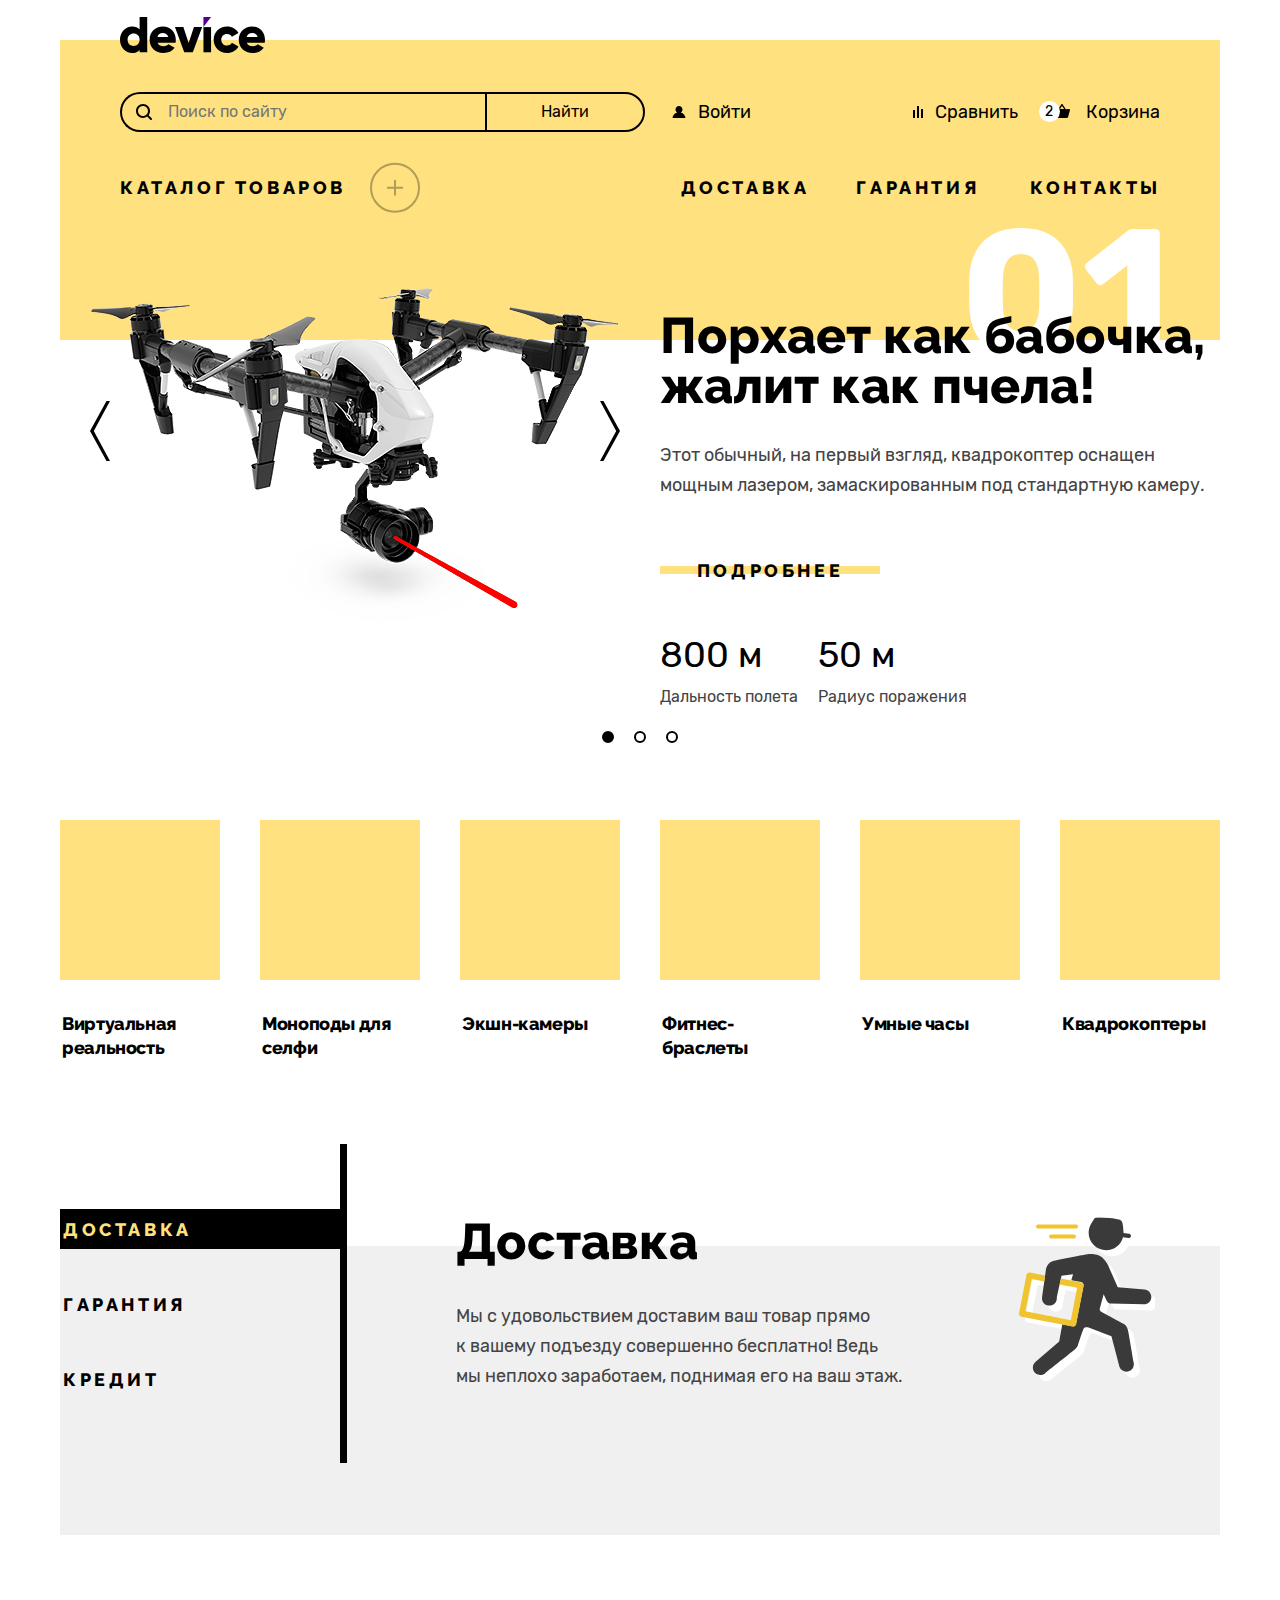
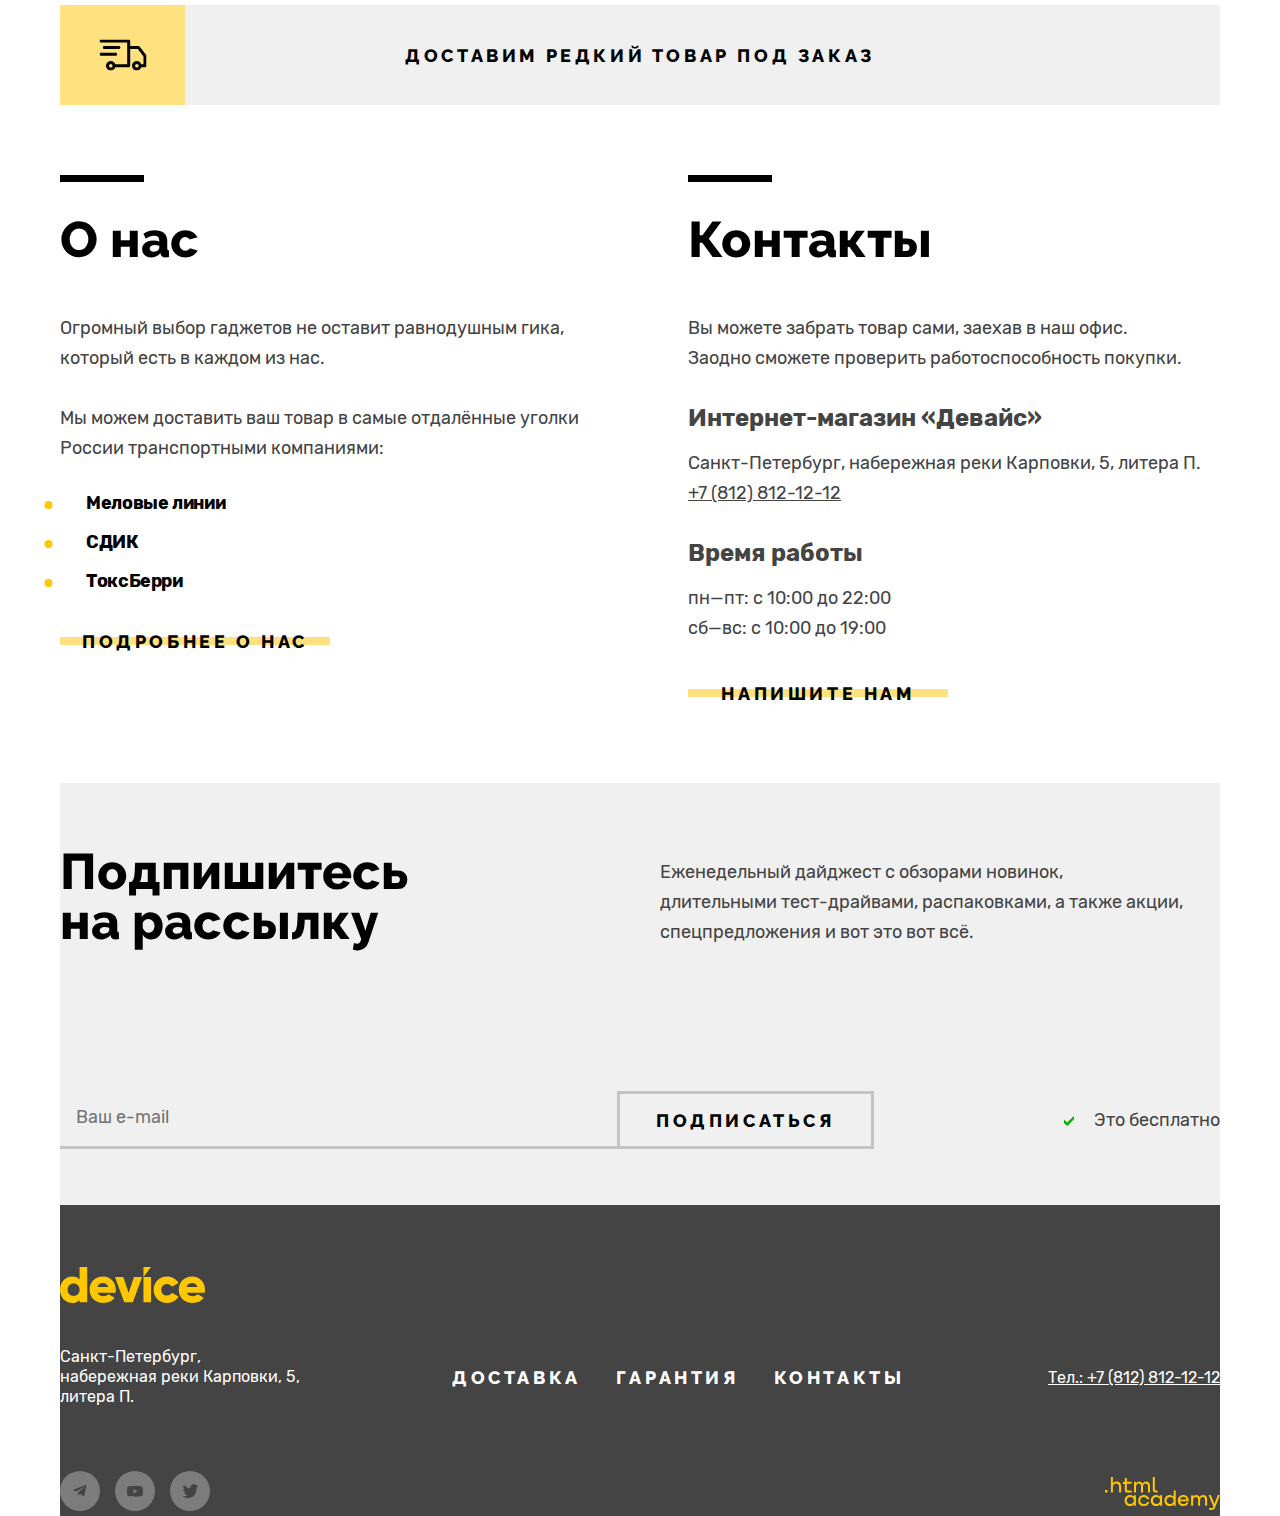
==== commit 3f83cf04: "заканчивает базовую стилизацию гл" ====
--- a/index.html
+++ b/index.html
@@ -49,9 +49,9 @@
             </li>
           </ul>
           <ul class="navigation-list navigation-menu">
-            <li class="navigation-menu-item">
-              <svg class="catalog-menu-icon" aria-hidden="true" focusable="false" width="50" height="51" fill="none"
-                xmlns="http://www.w3.org/2000/svg">
+            <li class="navigation-menu-item catalog-menu">
+              <svg class="catalog-menu-icon plus" aria-hidden="true" focusable="false" width="50" height="51"
+                fill="none" xmlns="http://www.w3.org/2000/svg">
                 <circle cx="25" cy="25.79" r="24" stroke="#000" stroke-width="2" />
                 <g clip-path="url(#a)">
                   <path d="M33 24.79h-7v-7h-2v7h-7v2h7v7h2v-7h7v-2Z" fill="#000" />
@@ -62,7 +62,12 @@
                   </clipPath>
                 </defs>
               </svg>
-              <button class="catalog-menu button" type="button">Каталог товаров</button>
+              <svg class="catalog-menu-icon minus" aria-hidden="true" focusable="false" width="50" height="51"
+                fill="none" xmlns="http://www.w3.org/2000/svg">
+                <path d="M49 25.79a24 24 0 1 1-48 0 24 24 0 0 1 48 0Z" stroke="#000" stroke-width="2" />
+                <path d="M33 24.79H17v2h16v-2Z" fill="#000" />
+              </svg>
+              <a class="catalog-menu-button button" href="#">Каталог товаров</a>
               <ul class="navigation-sublist">
                 <ul class="sublist-column sublist-first-column">
                   <li class="navigation-sublist-item">
@@ -108,7 +113,23 @@
 
         <section class="slider">
           <h2 class="visually-hidden">Главный слайдер.</h2>
-
+          <ol class="slider-pagination">
+            <li class="slider-pagination-item">
+              <button class="slider-pagination-button slider-pagination-button-current" type="button">
+                <span class="visually-hidden">1 слайд.</span>
+              </button>
+            </li>
+            <li class="slider-pagination-item">
+              <button class="slider-pagination-button" type="button">
+                <span class="visually-hidden">2 слайд.</span>
+              </button>
+            </li>
+            <li class="slider-pagination-item">
+              <button class="slider-pagination-button" type="button">
+                <span class="visually-hidden">3 слайд.</span>
+              </button>
+            </li>
+          </ol>
           <div class="slider-wrapper">
             <div class="slider-controls">
               <button class="slider-button slider-prev" type="button">
@@ -118,23 +139,6 @@
                 <span class="visually-hidden">Следующее фото.</span>
               </button>
             </div>
-            <ol class="slider-pagination">
-              <li class="slider-pagination-item">
-                <button class="slider-pagination-button slider-pagination-button-current" type="button">
-                  <span class="visually-hidden">1 слайд.</span>
-                </button>
-              </li>
-              <li class="slider-pagination-item">
-                <button class="slider-pagination-button" type="button">
-                  <span class="visually-hidden">2 слайд.</span>
-                </button>
-              </li>
-              <li class="slider-pagination-item">
-                <button class="slider-pagination-button" type="button">
-                  <span class="visually-hidden">3 слайд.</span>
-                </button>
-              </li>
-            </ol>
           </div>
           <ul class="slider-list">
             <li class="slider-item slider-item-current">
@@ -146,7 +150,7 @@
                   <p class="slider-description">Этот обычный, на первый взгляд, квадрокоптер оснащен мощным лазером,
                     замаскированным под стандартную камеру.
                   </p>
-                  <a class="button button-basic button-more" href="#">Подробнее</a>
+                  <a class="button button-basic button-more" href="#"><span class="button-text">Подробнее</span></a>
                   <dl class="feature-list short-gap">
                     <dd class="feature-definition">800 м</dd>
                     <dt class="feature-term">Дальность полета</dt>
@@ -164,7 +168,7 @@
                   <p class="slider-description">Мотивирующие фитнес-браслеты помогут найти в себе силы не пропускать
                     занятия и соблюдать диету.
                   </p>
-                  <a class="button button-basic button-more" href="#">Подробнее</a>
+                  <a class="button button-basic button-more" href="#"><span class="button-text">Подробнее</span></a>
                   <dl class="feature-list">
                     <dd class="feature-definition">48 часов</dd>
                     <dt class="feature-term">Без подзарядки</dt>
@@ -180,7 +184,7 @@
                   <p class="slider-description">Самая длинная палка для селфи доступна в нашем магазине. Восемь (Восемь,
                     Карл!) метров длиной и весом всего 5 кг.
                   </p>
-                  <a class="button button-basic button-more" href="#">Подробнее</a>
+                  <a class="button button-basic button-more" href="#"><span class="button-text">Подробнее</span></a>
                   <dl class="feature-list long-gap">
                     <dd class="feature-definition">8,5 м</dd>
                     <dt class="feature-term">Длина палки</dt>
@@ -234,13 +238,16 @@
           <h2 class="visually-hidden">Информация о наших услугах.</h2>
           <ul class="services-button-list">
             <li class="services-button active-button">
-              <button class="button button-basic button-services" type="button" id="delivery">Доставка</button>
+              <button class="button button-basic button-services" type="button" id="delivery"><span
+                  class="button-text">Доставка</span></button>
             </li>
             <li class="services-button">
-              <button class="button button-basic button-services" type="button" id="guarantee">Гарантия</button>
+              <button class="button button-basic button-services" type="button" id="guarantee"><span
+                  class="button-text">Гарантия</span></button>
             </li>
             <li class="services-button">
-              <button class="button button-basic button-services" type="button">Кредит</button>
+              <button class="button button-basic button-services" type="button"><span
+                  class="button-text">Кредит</span></button>
             </li>
           </ul>
 
@@ -364,117 +371,175 @@
 
         <section class="order-delivery">
           <a class="order-delivery-link button" href="#">
-            <span class="order-delivery-text">Доставим редкий товар под заказ</span>
+            <div class="order-delivery-block">
+              <span class="delivery-icon-container car-container">
+                <svg class="order-delivery-icon" aria-hidden="true" focusable="false" width="47" height="31" fill="none"
+                  xmlns="http://www.w3.org/2000/svg">
+                  <path
+                    d="m46.7 15.4-6.5-8.2c-.3-.4-.7-.6-1.2-.6h-8.3V1.5C30.7.7 30 0 29.2 0H1.5C.7 0 0 .7 0 1.5S.7 3 1.5 3h26.2v21.7H15.8c-.6-1.9-2.4-3.3-4.5-3.3-2.6 0-4.8 2.2-4.8 4.8 0 2.6 2.2 4.8 4.8 4.8 2.1 0 3.9-1.4 4.5-3.3h13.4c.8 0 1.5-.7 1.5-1.5V9.6h7.6l5.7 7.3v7.9h-2.2c-.6-1.9-2.4-3.3-4.5-3.3-2.6 0-4.8 2.2-4.8 4.8 0 2.6 2.1 4.8 4.8 4.8 2.1 0 3.9-1.4 4.5-3.3h3.7c.8 0 1.5-.7 1.5-1.5v-9.9c0-.4-.1-.7-.3-1ZM11.3 28c-1 0-1.8-.8-1.8-1.8s.8-1.8 1.8-1.8 1.8.8 1.8 1.8-.9 1.8-1.8 1.8Zm26.1 0c-1 0-1.8-.8-1.8-1.8s.8-1.8 1.8-1.8 1.8.8 1.8 1.8-.9 1.8-1.8 1.8Z"
+                    fill="#000" />
+                  <path
+                    d="M19.4 9.6c.8 0 1.5-.7 1.5-1.5s-.7-1.5-1.5-1.5H4.8c-.8 0-1.5.7-1.5 1.5S4 9.6 4.8 9.6h14.6ZM17.7 14.7c0-.8-.7-1.5-1.5-1.5H1.5c-.8 0-1.5.7-1.5 1.5s.7 1.5 1.5 1.5h14.7c.8 0 1.5-.7 1.5-1.5Z"
+                    fill="#000" />
+                </svg>
+              </span>
+              <span class="order-delivery-text">Доставим редкий товар под заказ</span>
+              <span class="delivery-icon-container">
+                <svg class="order-delivery-icon" aria-hidden="true" focusable="false" width="2" height="12" fill="none"
+                  xmlns="http://www.w3.org/2000/svg">
+                  <g clip-path="url(#a)" fill="#000">
+                    <path d="M2 0H0v2h2V0ZM2 4H0v8h2V4Z" />
+                  </g>
+                  <defs>
+                    <clipPath id="a">
+                      <path fill="#fff" d="M0 0h2v12H0z" />
+                    </clipPath>
+                  </defs>
+                </svg>
+              </span>
+            </div>
           </a>
         </section>
 
         <div class="two-section-block">
-          <section class="about-us">
-            <h2 class="about-us-title main-title">О нас</h2>
-            <p class="about-us-text">Огромный выбор гаджетов не оставит равнодушным гика, который есть в каждом из нас.
+          <section class="about-us section-info">
+            <h2 class="section-info-title main-title">О нас</h2>
+            <p class="section-info-text">Огромный выбор гаджетов не оставит равнодушным гика, который есть в каждом из
+              нас.
             </p>
-            <p class="about-us-text">Мы можем доставить ваш товар в самые отдалённые уголки России транспортными
+            <p class="section-info-text">Мы можем доставить ваш товар в самые отдалённые уголки России транспортными
               компаниями:
             </p>
-            <ul class="about-us-list">
-              <li class="about-us-item">Меловые линии</li>
-              <li class="about-us-item">СДИК</li>
-              <li class="about-us-item">ТоксБерри</li>
+            <ul class="section-info-list">
+              <li class="section-info-item">Меловые линии</li>
+              <li class="section-info-item">СДИК</li>
+              <li class="section-info-item">ТоксБерри</li>
             </ul>
-            <button class="button button-basic button-about">Подробнее о нас</button>
-          </section>
-
-          <section class="contacts-block" id="contacts">
-            <h2 class="contacts-title main-title">Контакты</h2>
-            <p class="contacts-text">Вы можете забрать товар сами, заехав в наш офис. Заодно сможете проверить
+            <a class="button button-basic button-about" href="#"><span class="button-text">Подробнее о нас</span></a>
+          </section>
+
+          <section class="contacts-block section-info" id="contacts">
+            <h2 class="section-info-title main-title">Контакты</h2>
+            <p class="section-info-text">Вы можете забрать товар сами, заехав в наш офис. <br>Заодно сможете проверить
               работоспособность покупки.</p>
-            <h3 class="contacts-subtitle">Интернет-магазин «Девайс»</h3>
+            <h3 class="section-info-subtitle">Интернет-магазин «Девайс»</h3>
             <address class="contacts-address">
               <p class="contacts-address-text">Санкт-Петербург, набережная реки Карповки, 5, литера П.</p>
               <a class="contacts-phone" href="tel:+78128121212">+7 (812) 812-12-12</a>
             </address>
-            <h3 class="contacts-subtitle">Время работы</h3>
+            <h3 class="section-info-subtitle">Время работы</h3>
             <ul class="contacts-schedule">
               <li class="contacts-schedule-item">пн—пт: с 10:00 до 22:00</li>
               <li class="contacts-schedule-item">сб—вс: с 10:00 до 19:00</li>
             </ul>
-            <button class="button button-basic button-write">Напишите нам</button>
+            <a class="button button-basic button-write" href="#"><span class="button-text">Напишите нам</span></a>
           </section>
         </div>
 
         <section class="subscribe">
-          <h2 class="subscribe-title main-title">Подпишитесь на рассылку</h2>
-          <p class="subscribe-text">Еженедельный дайджест с обзорами новинок, длительными тест-драйвами, распаковками, а
-            также акции, спецпредложения и вот это вот всё.</p>
-          <form class="subscribe-form" action="https://echo.htmlacademy.ru/" method="post">
-            <label class="visually-hidden" for="subscriber-email">Электронная почта</label>
-            <input class="subscribe-form-field" type="email" name="subscriber-email" id="subscriber-email"
-              placeholder="Ваш e-mail" required>
-            <button class="subscribe-button button" type="submit">Подписаться</button>
-          </form>
-          <p class="subscribe-text">Это бесплатно</p>
+          <div class="subscribe-text-container">
+            <h2 class="subscribe-title main-title">Подпишитесь на рассылку</h2>
+            <p class="subscribe-text">Еженедельный дайджест с обзорами новинок, <br>длительными тест-драйвами,
+              распаковками, а также акции, спецпредложения и вот это вот всё.</p>
+          </div>
+          <div class="subscribe-form-container">
+            <form class="subscribe-form" action="https://echo.htmlacademy.ru/" method="post">
+              <label class="visually-hidden" for="subscriber-email">Электронная почта</label>
+              <input class="subscribe-form-field" type="email" name="subscriber-email" id="subscriber-email"
+                placeholder="Ваш e-mail" required>
+              <button class="subscribe-button button" type="submit">Подписаться</button>
+            </form>
+            <p class="subscribe-for-free">
+              <svg class="for-free-icon" aria-hidden="true" focusable="false" width="10" height="10" fill="none"
+                xmlns="http://www.w3.org/2000/svg">
+                <path d="M10 0 3.1 6.6 0 3.6v3.3L3.2 10 10 3.3V0Z" fill="currentColor" />
+              </svg>
+              <span class="subscribe-text">Это бесплатно</span>
+            </p>
+          </div>
         </section>
       </main>
 
       <footer class="page-footer">
-        <section class="footer-contacts">
-          <h2 class="visually-hidden">Контакты</h2>
-          <img class="footer-logo" src="images/logo-footer.svg" width="145" height="36" alt="Логотип сайта Девайс.">
-          <address class="footer-contacts-address">
-            <p class="footer-about-text">Санкт-Петербург, набережная реки Карповки, 5, литера П.</p>
-          </address>
-        </section>
-        <section class="footer-services">
-          <h2 class="visually-hidden">Наши услуги</h2>
-          <ul class="footer-services-list">
-            <li class="footer-services-item">
-              <a class="footer-services-link footer-delivery button" href="#delivery">Доставка</a>
-            </li>
-            <li class="footer-services-item">
-              <a class="footer-services-link footer-guarantee button" href="#guarantee">Гарантия</a>
-            </li>
-            <li class="footer-services-item">
-              <a class="footer-services-link footer-contacts button" href="#contacts">Контакты</a>
-            </li>
-          </ul>
-        </section>
-        <section class="footer-tel">
-          <h2 class="visually-hidden">Телефон</h2>
-          <address class="footer-address">
-            <a class="footer-address-phone" href="tel:+78128121212">+7 (812) 812-12-12</a>
-          </address>
-        </section>
-        <section class="footer-social">
-          <h2 class="visually-hidden">Соцсети</h2>
-          <ul class="footer-social-list">
-            <li class="footer-social-item">
-              <a class="footer-social-link telegram" href="https://t.me/htmlacademy">
-                <span class="visually-hidden">Телеграм.</span>
-              </a>
-            </li>
-            <li class="footer-social-item">
-              <a class="footer-social-link youtube" href="https://www.youtube.com/user/htmlacademyru">
-                <span class="visually-hidden">Ютуб.</span>
-              </a>
-            </li>
-            <li class="footer-social-item">
-              <a class="footer-social-link twitter" href="https://twitter.com/htmlacademy_ru">
-                <span class="visually-hidden">Твиттер.</span>
-              </a>
-            </li>
-          </ul>
-        </section>
-        <section class="footer-html">
-          <h2 class="visually-hidden">Сайт разработчика</h2>
-          <a class="htmlacademy-link" href="https://htmlacademy.ru/">
-            <svg class="htmlacademy-icon" aria-hidden="true" focusable="false" width="115" height="33" fill="none"
-              xmlns="http://www.w3.org/2000/svg">
-              <path fill-rule="evenodd" clip-rule="evenodd"
-                d="M0 12.9v2.6h2.5v-2.6H0ZM11.6 4.5c-1.6 0-2.8.7-3.6 1.7h-.1V0h-2v15.5h2v-5.3c0-2.1 1.3-3.6 3.3-3.6 1.8 0 2.9 1.4 2.9 3.2v5.7h2V9.4c.1-3-1.8-4.9-4.5-4.9ZM26.6 4.8h-4.8V1.1h-2v3.8h-1.9v2h1.9v6c0 1.7 1 2.7 2.7 2.7h4.1v-2h-3.7c-.7 0-1.1-.4-1.1-1.1V6.8h4.8v-2ZM41.1 4.6c-1.6 0-2.9.8-3.5 2.1h-.1c-.6-1.2-1.8-2.1-3.4-2.1-1.4 0-2.5.8-3.1 1.8h-.1V4.8H29v10.6h2V10c0-2 1-3.5 2.6-3.5 1.5 0 2.4 1 2.4 2.6v6.3h2V9.8c0-2.4 1.4-3.3 2.6-3.3 1.5 0 2.4 1 2.4 2.6v6.3h2V8.9c.1-2.5-1.4-4.3-3.9-4.3ZM47.8 12.7c0 1.7 1 2.7 2.8 2.7h2v-2h-1.7c-.7 0-1.1-.4-1.1-1.1V0h-2v12.7ZM28.9 19.7c-.9-1.1-2.2-1.8-3.9-1.8-3.1 0-5.4 2.3-5.4 5.6s2.3 5.6 5.4 5.6c1.8 0 3-.8 3.8-1.9h.1v1.6h2V18.2h-2v1.5Zm-3.6 7.4c-2.2 0-3.6-1.6-3.6-3.6s1.4-3.6 3.6-3.6 3.6 1.6 3.6 3.6c0 1.9-1.4 3.6-3.6 3.6ZM44.2 22c-.5-2.4-2.6-4.1-5.4-4.1a5.4 5.4 0 0 0-5.6 5.6c0 3.1 2.2 5.6 5.6 5.6 2.8 0 4.9-1.8 5.4-4.2h-2.1a3.4 3.4 0 0 1-3.3 2.3c-2.2 0-3.6-1.6-3.6-3.6s1.4-3.6 3.6-3.6c1.6 0 2.8 1 3.3 2.2h2.1V22ZM55.1 19.7c-.9-1.1-2.2-1.8-3.9-1.8-3.1 0-5.4 2.3-5.4 5.6s2.3 5.6 5.4 5.6c1.8 0 3-.8 3.8-1.9h.1v1.6h2V18.2h-2v1.5Zm-3.6 7.4c-2.2 0-3.6-1.6-3.6-3.6s1.4-3.6 3.6-3.6 3.6 1.6 3.6 3.6c0 1.9-1.5 3.6-3.6 3.6ZM68.7 19.8c-.9-1.1-2.2-1.9-3.9-1.9-3.1 0-5.4 2.3-5.4 5.6s2.2 5.6 5.4 5.6c1.7 0 3-.8 3.8-1.8h.1v1.5h2V13.4h-2v6.4Zm-3.6 7.3c-2.2 0-3.6-1.6-3.6-3.6s1.4-3.6 3.6-3.6 3.6 1.6 3.6 3.6c-.1 2-1.5 3.6-3.6 3.6ZM78.3 17.9c-3.3 0-5.5 2.5-5.5 5.6 0 3 2.1 5.6 5.5 5.6 2.5 0 4.5-1.3 5.2-3.6h-2.1c-.5 1-1.6 1.6-3 1.6-1.9 0-3.3-1.3-3.4-2.9h8.8c.2-3.6-2-6.3-5.5-6.3Zm0 1.9c1.7 0 3 1 3.3 2.6h-6.5c.3-1.5 1.5-2.6 3.2-2.6ZM98.2 17.9c-1.6 0-2.9.8-3.6 2h-.1c-.6-1.2-1.8-2-3.4-2-1.4 0-2.5.7-3.1 1.8v-1.5h-1.9v10.6h2v-5.4c0-2 1-3.4 2.6-3.5 1.5 0 2.4 1 2.4 2.6v6.3h2v-5.6c0-2.4 1.4-3.3 2.6-3.3 1.5 0 2.4 1 2.4 2.6v6.3h2v-6.5c.1-2.6-1.4-4.4-3.9-4.4ZM109.4 27l-3.6-8.9h-2.2l4.8 11.6c-.3.9-.7 1.2-1.7 1.2h-2.5v2h2.5c1.8 0 2.8-.8 3.5-2.6l4.7-12.2h-2.1l-3.4 8.9Z" />
-            </svg>
-            <span class="visually-hidden">Ссылка на htmlacademy</span>
-          </a>
-        </section>
+        <img class="footer-logo" src="images/logo-footer.svg" width="145" height="36" alt="Логотип сайта Девайс.">
+        <div class="footer-line">
+          <section class="footer-contacts">
+            <h2 class="visually-hidden">Контакты</h2>
+            <address class="footer-contacts-address">
+              <p class="footer-contacts-text">Санкт-Петербург, набережная реки Карповки, 5, литера П.</p>
+            </address>
+          </section>
+          <section class="footer-services">
+            <h2 class="visually-hidden">Наши услуги</h2>
+            <ul class="footer-services-list">
+              <li class="footer-services-item">
+                <a class="footer-services-link footer-delivery button" href="#delivery">Доставка</a>
+              </li>
+              <li class="footer-services-item">
+                <a class="footer-services-link footer-guarantee button" href="#guarantee">Гарантия</a>
+              </li>
+              <li class="footer-services-item">
+                <a class="footer-services-link footer-contacts button" href="#contacts">Контакты</a>
+              </li>
+            </ul>
+          </section>
+          <section class="footer-phone">
+            <h2 class="visually-hidden">Телефон</h2>
+            <address class="footer-address">
+              <a class="footer-address-phone" href="tel:+78128121212">Тел.: +7 (812) 812-12-12</a>
+            </address>
+          </section>
+        </div>
+        <div class="footer-line">
+          <section class="footer-social">
+            <h2 class="visually-hidden">Соцсети</h2>
+            <ul class="footer-social-list">
+              <li class="footer-social-item">
+                <a class="footer-social-link telegram" href="https://t.me/htmlacademy">
+                  <svg class="social-link-icon" aria-hidden="true" focusable="false" width="14" height="12" fill="none"
+                    xmlns="http://www.w3.org/2000/svg">
+                    <path
+                      d="M12.44.07.62 4.63c-.8.33-.8.78-.14.98l3.03.94 7.02-4.43c.33-.2.64-.09.39.13l-5.7 5.13-.2 3.13c.3 0 .44-.14.61-.3l1.48-1.44 3.06 2.27c.57.31.97.15 1.12-.53l2-9.48c.21-.83-.3-1.2-.85-.96Z"
+                      fill="currentColor" />
+                  </svg>
+                  <span class="visually-hidden">Телеграм.</span>
+                </a>
+              </li>
+              <li class="footer-social-item">
+                <a class="footer-social-link youtube" href="https://www.youtube.com/user/htmlacademyru">
+                  <svg class="social-link-icon" aria-hidden="true" focusable="false" width="16" height="11" fill="none"
+                    xmlns="http://www.w3.org/2000/svg">
+                    <path
+                      d="M15.67 1.67c-.1-.32-.27-.61-.51-.84-.25-.24-.56-.41-.9-.5C13.01 0 8 0 8 0 5.9-.02 3.8.08 1.74.32 1.4.4 1.1.58.84.82c-.24.24-.42.53-.51.85A19.4 19.4 0 0 0 0 5.34C0 6.56.1 7.79.33 9c.09.32.27.61.51.85.25.23.56.4.9.5 1.27.32 6.26.32 6.26.32 2.09.02 4.18-.08 6.26-.31.34-.09.65-.26.9-.5.24-.23.42-.52.5-.84.24-1.21.35-2.44.34-3.67.02-1.23-.1-2.46-.33-3.68ZM6.4 7.62V3.05l4.18 2.29L6.4 7.62Z"
+                      fill="currentColor" />
+                  </svg>
+                  <span class="visually-hidden">Ютуб.</span>
+                </a>
+              </li>
+              <li class="footer-social-item">
+                <a class="footer-social-link twitter" href="https://twitter.com/htmlacademy_ru">
+                  <svg class="social-link-icon" aria-hidden="true" focusable="false" width="15" height="15" fill="none" xmlns="http://www.w3.org/2000/svg">
+                    <path
+                      d="M9.7.16c1.5-.5 2.6.3 3.2 1.1.5-.2 1.1-.4 1.7-.6 0 .8-.5 1.4-.8 1.6.7.2 1.2-.4 1.2-.4-.1.9-.9 1.7-1.4 1.9-.2 6.3-2.8 10.4-8.9 10.3h-.4c-.3 0-3.7-.4-4.3-1.8 2 .2 3.4-.4 4.1-1.1-.8-.3-2.4-.4-2.6-2.8.3.2.5.3 1.1.2-1.1-.8-2.3-1.5-2.2-3.5.3.3.9.5 1.2.4C1 5.26-.2 2.36.8.86c1.6 1.7 3.3 3.4 6.3 3.5.2-2.1 1-3.5 2.6-4.2Z"
+                      fill="currentColor" />
+                  </svg>
+                  <span class="visually-hidden">Твиттер.</span>
+                </a>
+              </li>
+            </ul>
+          </section>
+          <section class="footer-html">
+            <h2 class="visually-hidden">Сайт разработчика</h2>
+            <a class="htmlacademy-link" href="https://htmlacademy.ru/">
+              <svg class="htmlacademy-icon" aria-hidden="true" focusable="false" width="115" height="33" fill="currentColor"
+                xmlns="http://www.w3.org/2000/svg">
+                <path fill-rule="evenodd" clip-rule="evenodd"
+                  d="M0 12.9v2.6h2.5v-2.6H0ZM11.6 4.5c-1.6 0-2.8.7-3.6 1.7h-.1V0h-2v15.5h2v-5.3c0-2.1 1.3-3.6 3.3-3.6 1.8 0 2.9 1.4 2.9 3.2v5.7h2V9.4c.1-3-1.8-4.9-4.5-4.9ZM26.6 4.8h-4.8V1.1h-2v3.8h-1.9v2h1.9v6c0 1.7 1 2.7 2.7 2.7h4.1v-2h-3.7c-.7 0-1.1-.4-1.1-1.1V6.8h4.8v-2ZM41.1 4.6c-1.6 0-2.9.8-3.5 2.1h-.1c-.6-1.2-1.8-2.1-3.4-2.1-1.4 0-2.5.8-3.1 1.8h-.1V4.8H29v10.6h2V10c0-2 1-3.5 2.6-3.5 1.5 0 2.4 1 2.4 2.6v6.3h2V9.8c0-2.4 1.4-3.3 2.6-3.3 1.5 0 2.4 1 2.4 2.6v6.3h2V8.9c.1-2.5-1.4-4.3-3.9-4.3ZM47.8 12.7c0 1.7 1 2.7 2.8 2.7h2v-2h-1.7c-.7 0-1.1-.4-1.1-1.1V0h-2v12.7ZM28.9 19.7c-.9-1.1-2.2-1.8-3.9-1.8-3.1 0-5.4 2.3-5.4 5.6s2.3 5.6 5.4 5.6c1.8 0 3-.8 3.8-1.9h.1v1.6h2V18.2h-2v1.5Zm-3.6 7.4c-2.2 0-3.6-1.6-3.6-3.6s1.4-3.6 3.6-3.6 3.6 1.6 3.6 3.6c0 1.9-1.4 3.6-3.6 3.6ZM44.2 22c-.5-2.4-2.6-4.1-5.4-4.1a5.4 5.4 0 0 0-5.6 5.6c0 3.1 2.2 5.6 5.6 5.6 2.8 0 4.9-1.8 5.4-4.2h-2.1a3.4 3.4 0 0 1-3.3 2.3c-2.2 0-3.6-1.6-3.6-3.6s1.4-3.6 3.6-3.6c1.6 0 2.8 1 3.3 2.2h2.1V22ZM55.1 19.7c-.9-1.1-2.2-1.8-3.9-1.8-3.1 0-5.4 2.3-5.4 5.6s2.3 5.6 5.4 5.6c1.8 0 3-.8 3.8-1.9h.1v1.6h2V18.2h-2v1.5Zm-3.6 7.4c-2.2 0-3.6-1.6-3.6-3.6s1.4-3.6 3.6-3.6 3.6 1.6 3.6 3.6c0 1.9-1.5 3.6-3.6 3.6ZM68.7 19.8c-.9-1.1-2.2-1.9-3.9-1.9-3.1 0-5.4 2.3-5.4 5.6s2.2 5.6 5.4 5.6c1.7 0 3-.8 3.8-1.8h.1v1.5h2V13.4h-2v6.4Zm-3.6 7.3c-2.2 0-3.6-1.6-3.6-3.6s1.4-3.6 3.6-3.6 3.6 1.6 3.6 3.6c-.1 2-1.5 3.6-3.6 3.6ZM78.3 17.9c-3.3 0-5.5 2.5-5.5 5.6 0 3 2.1 5.6 5.5 5.6 2.5 0 4.5-1.3 5.2-3.6h-2.1c-.5 1-1.6 1.6-3 1.6-1.9 0-3.3-1.3-3.4-2.9h8.8c.2-3.6-2-6.3-5.5-6.3Zm0 1.9c1.7 0 3 1 3.3 2.6h-6.5c.3-1.5 1.5-2.6 3.2-2.6ZM98.2 17.9c-1.6 0-2.9.8-3.6 2h-.1c-.6-1.2-1.8-2-3.4-2-1.4 0-2.5.7-3.1 1.8v-1.5h-1.9v10.6h2v-5.4c0-2 1-3.4 2.6-3.5 1.5 0 2.4 1 2.4 2.6v6.3h2v-5.6c0-2.4 1.4-3.3 2.6-3.3 1.5 0 2.4 1 2.4 2.6v6.3h2v-6.5c.1-2.6-1.4-4.4-3.9-4.4ZM109.4 27l-3.6-8.9h-2.2l4.8 11.6c-.3.9-.7 1.2-1.7 1.2h-2.5v2h2.5c1.8 0 2.8-.8 3.5-2.6l4.7-12.2h-2.1l-3.4 8.9Z" />
+              </svg>
+              <span class="visually-hidden">Ссылка на htmlacademy</span>
+            </a>
+          </section>
+        </div>
       </footer>
     </div>
   </body>
--- a/styles/styles.css
+++ b/styles/styles.css
@@ -31,6 +31,7 @@
 :root {
   --basic-black: #000000;
   --basic-dark: #444444;
+  --basic-dark-grey: #c4c4c4;
   --basic-grey: #dcdcdc;
   --basic-light-grey: #ebebeb;
   --basic-light: #f0f0f0;
@@ -83,7 +84,7 @@
 }
 
 .button {
-  display: inline-block;
+  display: block;
   font-family: "Raleway", sans-serif;
   font-weight: 800;
   font-size: 18px;
@@ -96,51 +97,51 @@
   border: none;
   text-decoration: none;
   cursor: pointer;
-  padding: 0;
 }
 
 .button-more {
-  width: 220px;
+  max-width: 220px;
   margin-bottom: 50px;
 }
 
 .button-services {
-  width: 160px;
+  max-width: 160px;
 }
 
 .button-about {
-  width: 270px;
+  max-width: 270px;
 }
 
 .button-write {
-  width: 260px;
+  max-width: 260px;
 }
 
 .button-basic {
   position: relative;
-  height: 40px;
-  padding: 10px 0;
-}
-
-.button-basic::after {
+  max-height: 40px;
+  padding: 10px 3px;
+}
+
+.button-basic::before {
   position: absolute;
   content: "";
+  top: 50%;
   left: 0;
-  top: 16px;
-  width: inherit;
-  height: 8px;
+  width: 100%;
+  height: 100%;
+  transform: translateY(-50%) scaleY(0.2);
   background-color: var(--extra-yellow);
   z-index: -1;
 }
 
-.button-basic:hover::after {
+.button-basic:hover::before {
   top: 0;
-  height: inherit;
-}
-
-.button-basic:active::after {
+  transform: scaleY(1);
+}
+
+.button-basic:active::before {
   top: 0;
-  height: inherit;
+  transform: scaleY(1);
   background-color: var(--extra-yellow-dark);
 }
 
@@ -153,12 +154,13 @@
 }
 
 .main-header {
-  min-height: 300px;
-  padding: 20px 60px 86px;
+  min-height: 340px;
+  padding: 17px 60px 86px;
   background-image: linear-gradient(var(--basic-white) 40px, var(--extra-yellow) 40px);
 }
 
-.main-header-logo {
+.navigation-logo {
+  display: block;
   margin-bottom: 30px;
 }
 
@@ -298,32 +300,47 @@
   left: 243px;
 }
 
-.catalog-menu-icon:hover {
-  opacity: 1.0;
+.catalog-menu-icon.minus {
+  display: none;
 }
 
 .navigation-sublist {
-  margin: 33px 0 0 0;
-  padding: 0 0 27px 60px;
+  margin: 0;
+  margin-top: 15px;
+  padding: 13px 0 27px 60px;
   list-style-type: none;
   position: absolute;
   left: -60px;
   top: 23px;
   width: 1160px;
-  height: 147px;
+  min-height: 150px;
   z-index: 1;
   flex-wrap: wrap;
   display: none;
   background-color: var(--extra-yellow);
 }
 
-.catalog-menu:active + .navigation-sublist {
-  display: flex;
-}
-
-.catalog-menu:focus + .navigation-sublist {
-  display: flex;
-}
+.catalog-menu:hover .navigation-sublist {
+  display: flex;
+}
+
+.catalog-menu:active .navigation-sublist {
+  display: flex;
+}
+
+.catalog-menu:focus-within .navigation-sublist {
+  display: flex;
+}
+
+.catalog-menu:hover .catalog-menu-icon.plus {
+  opacity: 1.0;
+}
+
+/* Не работает
+.catalog-menu:active .catalog-menu-icon.minus {
+  opacity: 1.0;
+  display: block;
+} */
 
 .sublist-column {
   margin: 0;
@@ -418,12 +435,13 @@
   flex-wrap: wrap;
   justify-content: center;
   position: absolute;
-  top: 398px;
-  left: 542px;
+  bottom: 0;
+  left: 50%;
+  transform: translate(-50%);
 }
 
 .slider-pagination-item {
-  margin: 0 20px;
+  margin: 0 10px;
 }
 
 .slider-pagination-button {
@@ -476,7 +494,7 @@
 
 .slide-number {
   position: absolute;
-  top: -65px;
+  top: -60px;
   right: 49px;
   font-weight: 700;
   font-size: 180px;
@@ -499,6 +517,7 @@
 }
 
 .slider-title {
+  position: relative;
   margin-top: -29px;
   margin-bottom: 29px;
 }
@@ -552,6 +571,7 @@
 
 .product-category-link {
   position: relative;
+  text-decoration: none;
 }
 
 .product-category-link::before {
@@ -703,34 +723,42 @@
 
 .order-delivery {
   width: 100%;
-  height: 100px;
-  align-items: center;
+  min-height: 100px;
+
   background-color: var(--basic-light);
   margin-bottom: 70px;
-  padding: 40px 0;
+}
+
+.order-delivery-block {
+  display: flex;
+  flex-wrap: wrap;
+  justify-content: space-between;
+  align-items: center;
 }
 
 .order-delivery-link {
   display: block;
-  position: relative;
-
-}
-
-.order-delivery-link::before {
-  position: absolute;
-  top: -40px;
-  left: 0;
-  content: "";
-  display: block;
+  /* position: relative; */
+}
+
+.delivery-icon-container {
   width: 125px;
   height: 100px;
+  position: relative;
+}
+
+.car-container {
   background-color: var(--extra-yellow);
-  background-image: url("../images/services/delivery-car.svg");
-  background-repeat: no-repeat;
-  background-position: center;
-}
-
-/* .order-delivery-link::after {
+}
+
+.order-delivery-icon {
+  position: absolute;
+  top: 50%;
+  left: 50%;
+  transform: translate(-50%, -50%);
+}
+
+/*           {
   position: absolute;
   top: 44px;
   right: 62px;
@@ -739,7 +767,7 @@
   width: 40px;
   height: 40px;
   background-color: rgba(220, 220, 220, 0.5);
-  background-image: url("../images/icons/info.svg");
+
   background-repeat: no-repeat;
   background-position: center;
   border-radius: 50%;
@@ -752,14 +780,255 @@
 }
 
 .about-us {
-  width: 520px;
+  max-width: 520px;
   margin-right: 108px;
 }
 
-.about-us-title {
+.contacts-block {
+  max-width: 532px;
+}
+
+.section-info {
+  position: relative;
+}
+
+.section-info::before {
+  content: "";
+  position: absolute;
+  top: 0;
+  left: 0;
+  width: 84px;
+  height: 7px;
+  background-color: var(--basic-black);
+}
+
+.section-info-title {
+  margin-top: 40px;
   margin-bottom: 48px;
 }
 
-.contacts-block {
-  width: 532px;
-}
+.section-info-text {
+  margin-top: 0;
+  margin-bottom: 30px;
+}
+
+.section-info-list {
+  margin: 0;
+  margin-bottom: 30px;
+  padding: 0;
+  list-style-image: url("../images/icons/yellow-circle.svg")
+}
+
+.section-info-item {
+  padding-left: 26px;
+  font-weight: 700;
+  line-height: 20px;
+  letter-spacing: -0.02em;
+  color: var(--basic-black)
+}
+
+.section-info-item:not(:last-child) {
+  margin-bottom: 19px;
+}
+
+.section-info-subtitle {
+  margin-top: 0;
+  margin-bottom: 15px;
+  font-weight: 700;
+  font-size: 24px;
+}
+
+.contacts-address {
+  margin-bottom: 30px;
+}
+
+.contacts-address-text {
+  margin: 0;
+  font-style: normal;
+}
+
+.contacts-phone {
+  font-style: normal;
+  color: var(--basic-dark);
+}
+
+.contacts-schedule {
+  margin: 0;
+  margin-bottom: 30px;
+  padding: 0;
+  list-style-type: none;
+}
+
+.subscribe {
+  background-color: var(--basic-light);
+  padding-top: 64px;
+  padding-bottom: 56px;
+}
+
+.subscribe-text-container {
+  display: flex;
+  margin-bottom: 144px;
+  flex-wrap: wrap;
+}
+
+.subscribe-title {
+  max-width: 350px;
+  margin-right: 250px;
+}
+
+.subscribe-text {
+  max-width: 560px;
+  margin-top: 10px;
+  margin-bottom: 0;
+}
+
+.subscribe-form-container {
+  display: flex;
+  justify-content: space-between;
+}
+
+.subscribe-form {
+  display: flex;
+}
+
+.subscribe-form-field {
+  font-family: inherit;
+  font-size: 18px;
+  line-height: 30px;
+  padding: 11px 16px 14px;
+  background-color: inherit;
+  border: none;
+  border-bottom: 3px solid var(--basic-dark-grey);
+  width: 557px;
+}
+
+.subscribe-button {
+  padding: 15px 36px;
+  border: 3px solid var(--basic-dark-grey);
+}
+
+.subscribe-for-free {
+  margin: 0;
+  align-self: center;
+}
+
+.for-free-icon {
+  margin-right: 16px;
+  color: var(--status-success);
+}
+
+.page-footer {
+  background-color: var(--basic-dark);
+  /* padding-bottom: 61px; */
+}
+
+.footer-logo {
+  margin-top: 62px;
+  margin-bottom: 35px;
+}
+
+.footer-line {
+  display: flex;
+  flex-wrap: wrap;
+  justify-content: space-between;
+  align-items: center;
+  margin-bottom: 64px;
+}
+
+.footer-contacts-address {
+  max-width: 240px;
+}
+
+.footer-contacts-text {
+  margin: 0;
+  font-style: normal;
+  font-size: 16px;
+  line-height: 20px;
+  color: var(--basic-white);
+}
+
+.footer-services-list {
+  max-width: 444px;
+  margin: 0;
+  padding: 0;
+  list-style-type: none;
+  display: grid;
+  grid-template-columns: repeat(3, max-content);
+  gap: 35px;
+}
+
+.footer-services-link {
+  color: var(--basic-white);
+}
+
+.footer-address-phone {
+  font-size: 16px;
+  line-height: 20px;
+  font-style: normal;
+  color: var(--basic-white);
+}
+
+/* У чего сделать псевдоэлемент?
+ .footer-social::before {
+  content: "";
+  position: absolute;
+  width: 80px;
+  height: 7px;
+  background-color: var(--extra-yellow-dark);
+} */
+
+.footer-social {
+  max-width: 320px;
+  margin-right: 390px;
+}
+
+.footer-social-list {
+  list-style-type: none;
+  margin: 0;
+  padding: 0;
+  display: flex;
+  flex-wrap: wrap;
+  justify-content: center;
+}
+
+.footer-social-link {
+  position: relative;
+  display: block;
+  min-width: 40px;
+  min-height: 40px;
+  background-color: rgba(255, 255, 255, 0.3);
+  border-radius: 50%;
+  color: inherit;
+}
+
+.social-link-icon {
+  position: absolute;
+  top: 0;
+  right: 0;
+  bottom: 0;
+  left: 0;
+  margin: auto;
+  fill: var(--basic-dark);
+}
+
+.footer-social-item:not(:last-child) {
+  margin-right: 15px;
+  margin-bottom: 5px;
+}
+
+.htmlacademy-link {
+  position: relative;
+  display: block;
+  min-width: 115px;
+  min-height: 33px;
+}
+
+.htmlacademy-icon {
+  position: absolute;
+  top: 0;
+  right: 0;
+  bottom: 0;
+  left: 0;
+  margin: auto;
+  fill: var(--extra-yellow-dark);
+}
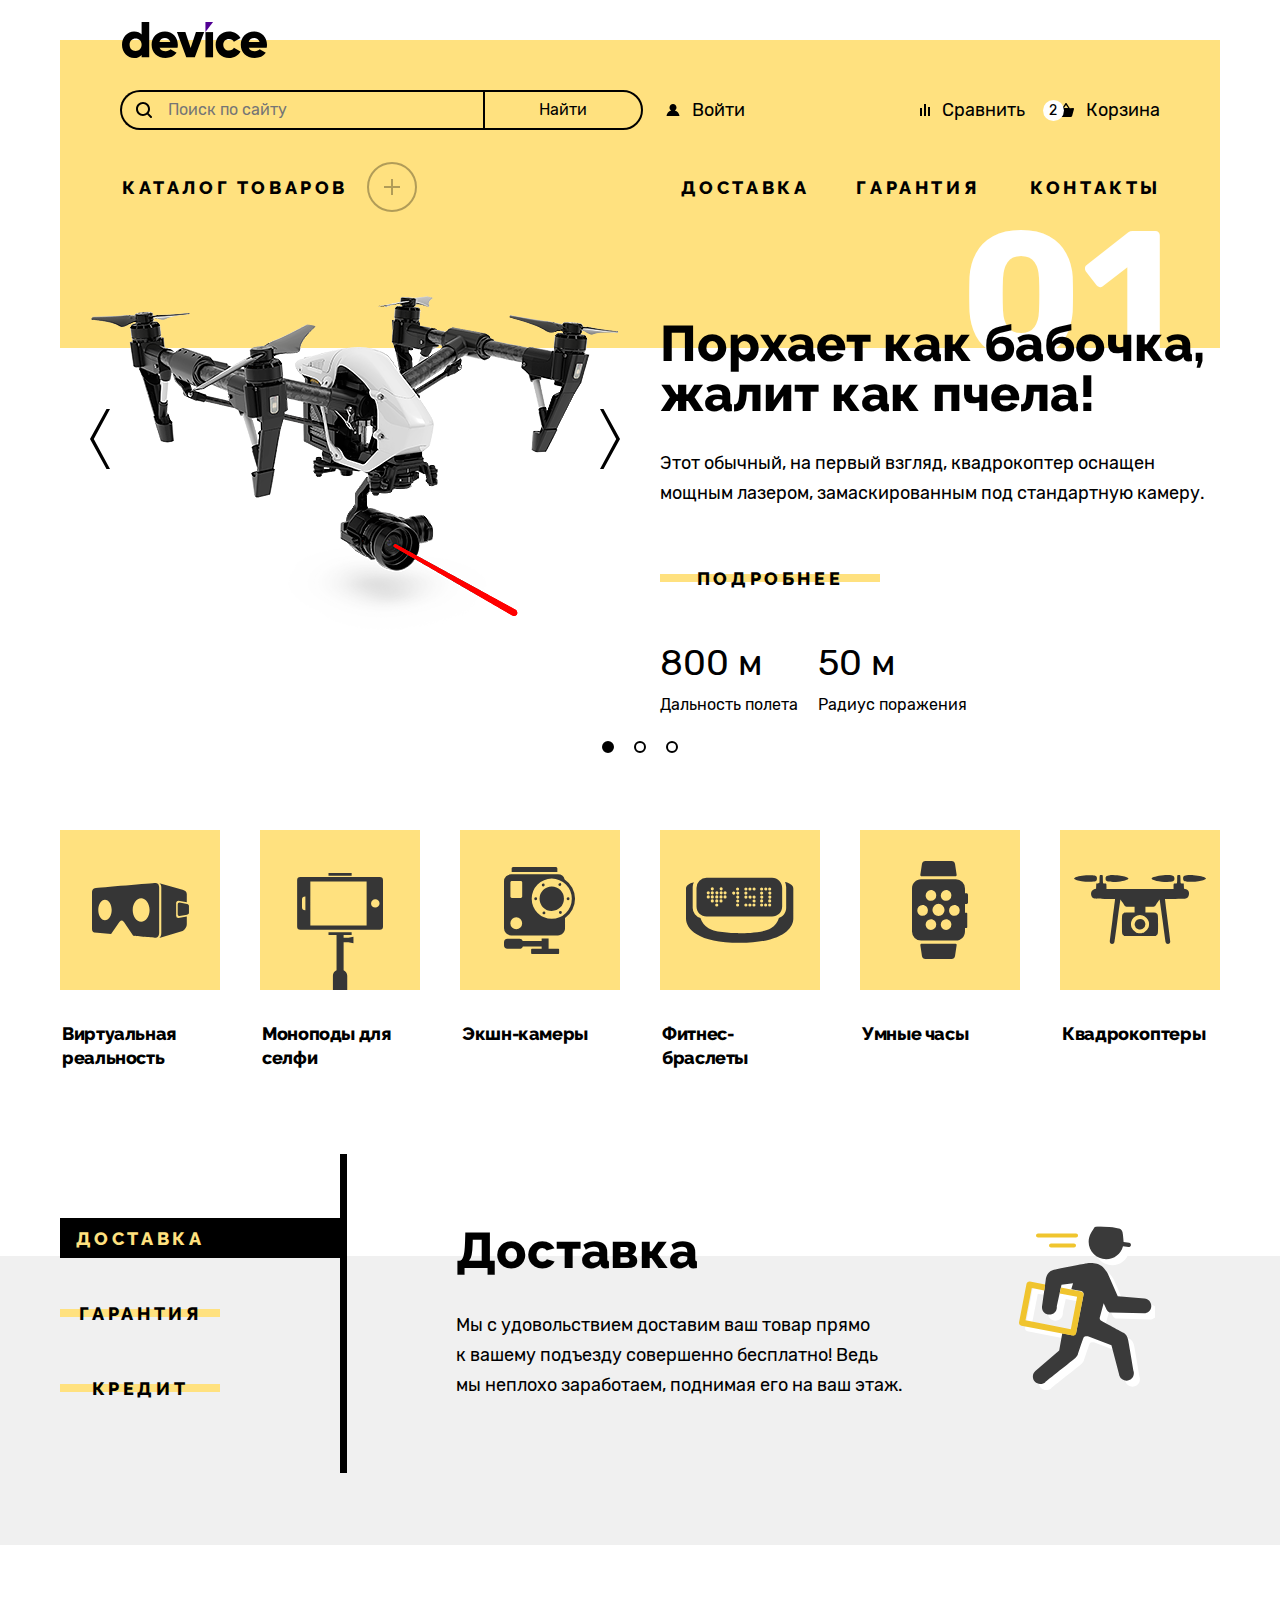
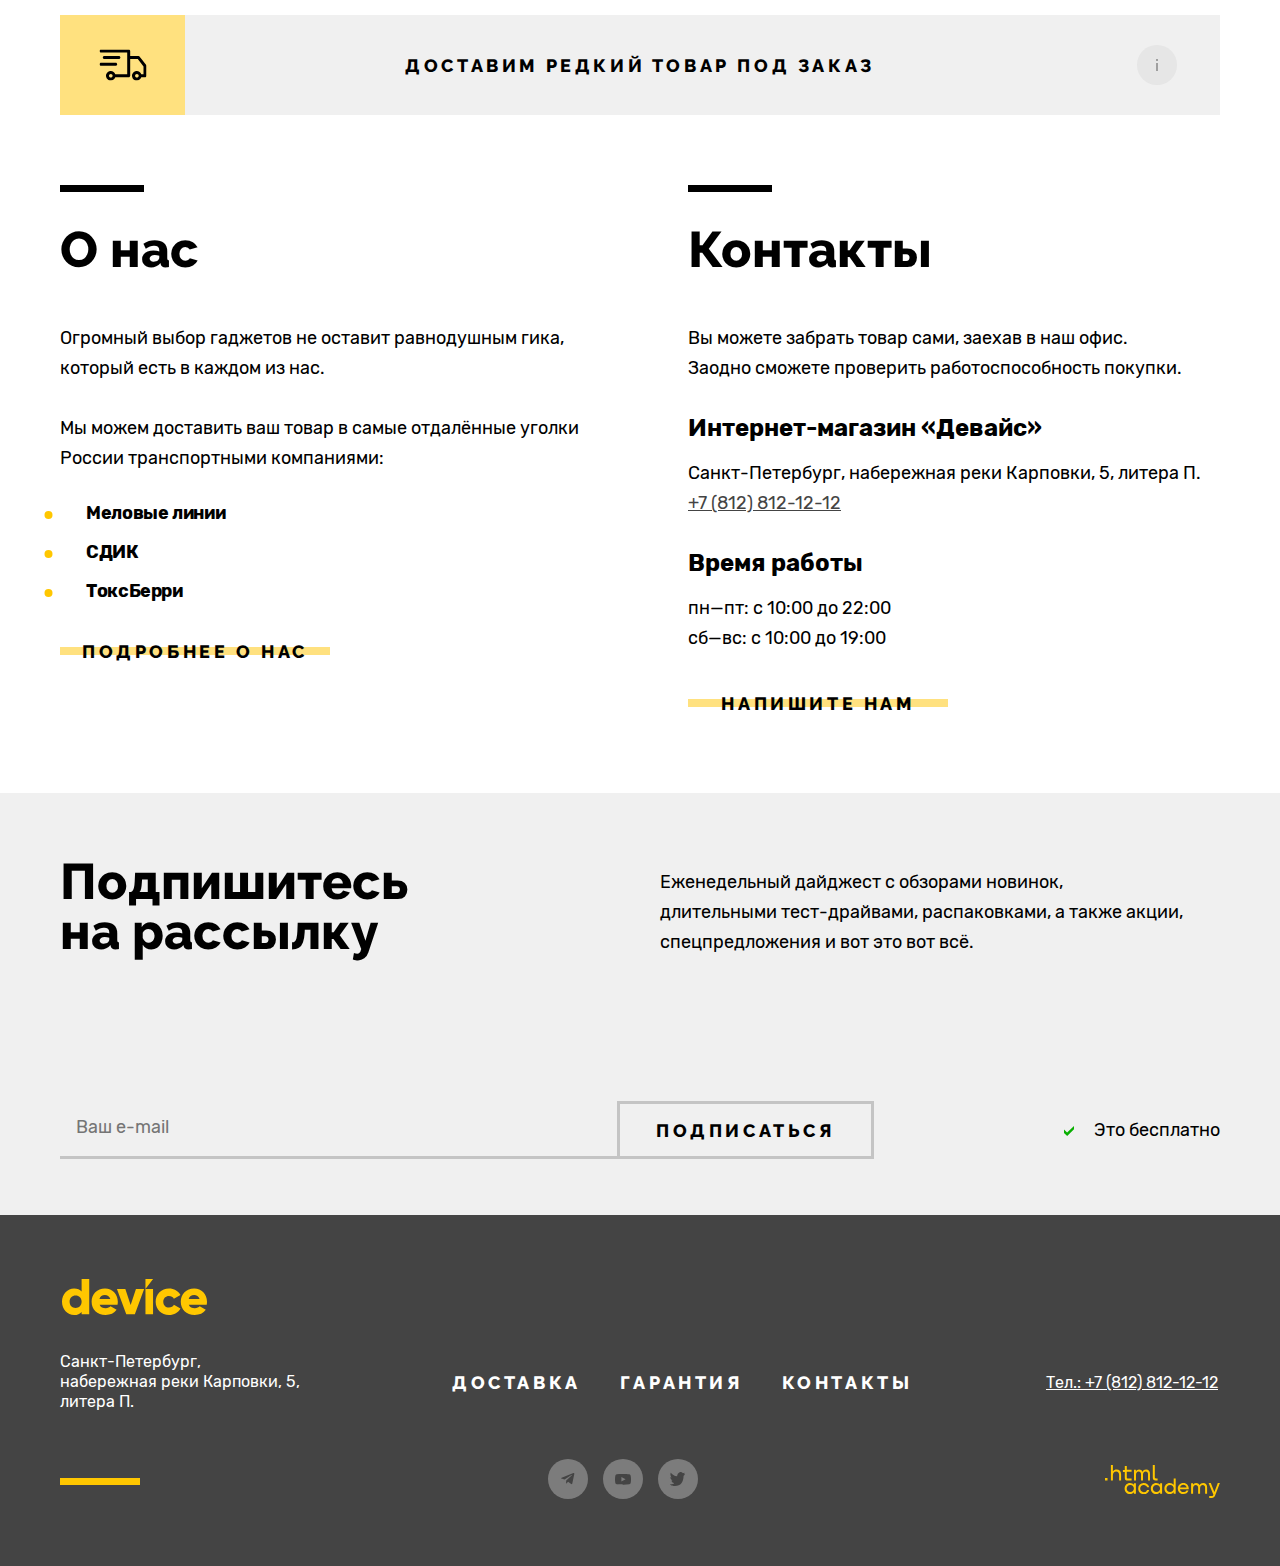
==== commit c9ed1753: "2 страница" ====
--- a/index.html
+++ b/index.html
@@ -10,90 +10,131 @@
   </head>
 
   <body>
-    <div class="page-wrapper">
-      <header class="main-header">
+
+    <header class="main-header">
+      <div class="container">
+        <a class="navigation-logo" href="index.html">
+          <img class="main-header-logo" src="images/logo-main.svg" width="145" height="36" alt="Логотип сайта Девайс.">
+        </a>
         <nav class="navigation">
-          <a class="navigation-logo" href="index.html">
-            <img class="main-header-logo" src="images/logo-main.svg" width="145" height="36"
-              alt="Логотип сайта Девайс.">
-          </a>
           <ul class="navigation-list">
             <li class="navigation-item search">
               <form class="header-search-form" action="https://echo.htmlacademy.ru/courses" method="get">
-                <label class="visually-hidden" for="header-search">Поиск по сайту</label>
-                <span class="header-search-icon"></span>
-                <input class="header-search-field" type="text" name="header-search" id="header-search"
-                  placeholder="Поиск по сайту">
+                <label class="header-search-label">
+                  <input class="header-search-field" type="text" name="header-search" placeholder="Поиск по сайту">
+                  <span class="visually-hidden">Поиск по сайту</span>
+                </label>
                 <button class="header-search-button" type="submit">Найти</button>
               </form>
             </li>
             <li class="navigation-item log-in">
-              <a class="navigation-link header-log-in" href="#">Войти</a>
+              <a class="navigation-link" href="#">
+                <svg class="navigation-icon" aria-hidden="true" focusable="false" width="14" height="12" fill="none"
+                  xmlns="http://www.w3.org/2000/svg">
+                  <path
+                    d="M.5 12h13c-.2-2.6-2.1-4.8-4.7-5.5 1-.6 1.7-1.7 1.7-3C10.5 1.6 8.9 0 7 0S3.5 1.6 3.5 3.5c0 1.3.7 2.4 1.7 3C2.6 7.2.7 9.4.5 12Z"
+                    fill="#000" />
+                </svg>
+                <span class="navigation-text">Войти</span>
+              </a>
             </li>
             <li class="navigation-item compare">
-              <a class="navigation-link header-compare" href="#">Сравнить</a>
+              <a class="navigation-link" href="#">
+                <svg class="navigation-icon" aria-hidden="true" focusable="false" width="10" height="12" fill="none"
+                  xmlns="http://www.w3.org/2000/svg">
+                  <path d="M6 0H4v12h2V0ZM2 4H0v8h2V4ZM10 3H8v9h2V3Z" fill="#000" />
+                </svg>
+                <span class="navigation-text">Сравнить</span>
+              </a>
             </li>
             <li class="navigation-item basket">
-              <a class="navigation-link header-basket" href="#">
-                <svg class="header-basket-icon" aria-hidden="true" focusable="false" width="16" height="14" fill="none"
+              <a class="navigation-link" href="#">
+                <span class="visually-hidden">Товаров в корзине</span>
+                <span class="basket-count">2</span>
+                <svg class="navigation-icon" aria-hidden="true" focusable="false" width="16" height="14" fill="none"
                   xmlns="http://www.w3.org/2000/svg">
                   <path
                     d="m15.3 5-3.5.2L8.6.3C8.5.1 8.2 0 8 0c-.2 0-.5.1-.6.3L4.2 5.2H.7c-.4 0-.7.3-.7.7v.2l1.9 6.8c.2.7.7 1.1 1.4 1.1h9.4c.7 0 1.2-.4 1.4-1.1L16 6v-.2c0-.4-.3-.8-.7-.8ZM8 1.9l2.2 3.2H5.9L8 1.9Z"
                     fill="#000" />
                 </svg>
-                <span class="visually-hidden">Товаров в корзине</span>
-                <span class="basket-count">2</span>
-
-                <span class="header-basket-text">Корзина</span>
-              </a>
+                <span class="navigation-text">Корзина</span>
+              </a>
+              <div class="popover popover-basket">
+                <div class="popover-content">
+                  <h2 class="visually-hidden">Корзина</h2>
+                  <ul class="basket-items-list">
+                    <li class="basket-item">
+                      <div class="basket-item-wrapper">
+                        <img class="basket-item-image" src="/images/catalog/product-1.jpg" width="39" height="43"
+                          alt="">
+                        <a class="basket-item-title" href="#">Любительская <br>селфи-палка</a>
+                      </div>
+                      <button class="basket-item-button" type="button">
+                        <svg class="basket-item-button-icon" aria-hidden="true" focusable="false" width="11" height="11"
+                          fill="none" xmlns="http://www.w3.org/2000/svg">
+                          <path d="m11 1-1-1-4.5 4.5L1 0 0 1l4.5 4.5L0 10l1 1 4.5-4.5L10 11l1-1-4.5-4.5L11 1Z"
+                            fill="currentColor" />
+                        </svg>
+                        <span class="visually-hidden">Удалить из корзины</span>
+                      </button>
+                    </li>
+                    <li class="basket-item">
+                      <div class="basket-item-wrapper">
+                        <img class="basket-item-image" src="/images/catalog/product-2.jpg" width="39" height="43"
+                          alt="">
+                        <a class="basket-item-title" href="#">Профессиональная<br> селфи-палка</a>
+                      </div>
+                      <button class="basket-item-button" type="button">
+                        <svg class="basket-item-button-icon" aria-hidden="true" focusable="false" width="11" height="11"
+                          fill="none" xmlns="http://www.w3.org/2000/svg">
+                          <path d="m11 1-1-1-4.5 4.5L1 0 0 1l4.5 4.5L0 10l1 1 4.5-4.5L10 11l1-1-4.5-4.5L11 1Z"
+                            fill="currentColor" />
+                        </svg>
+                        <span class="visually-hidden">Удалить из корзины</span>
+                      </button>
+                    </li>
+                  </ul>
+                  <p class="basket-total">
+                    <span class="basket-total-text">Товаров: <span class="basket-total-count">2</span></span>
+                    <span class="basket-total-amount">Сумма: <span class="basket-total-sum">2000 ₽</span></span>
+                  </p>
+                  <a class="popover-basket-button button" href="#">Открыть корзину</a>
+                </div>
+              </div>
             </li>
           </ul>
           <ul class="navigation-list navigation-menu">
             <li class="navigation-menu-item catalog-menu">
-              <svg class="catalog-menu-icon plus" aria-hidden="true" focusable="false" width="50" height="51"
-                fill="none" xmlns="http://www.w3.org/2000/svg">
-                <circle cx="25" cy="25.79" r="24" stroke="#000" stroke-width="2" />
-                <g clip-path="url(#a)">
-                  <path d="M33 24.79h-7v-7h-2v7h-7v2h7v7h2v-7h7v-2Z" fill="#000" />
-                </g>
-                <defs>
-                  <clipPath id="a">
-                    <path fill="#fff" d="M17 17.79h16v16H17z" />
-                  </clipPath>
-                </defs>
-              </svg>
-              <svg class="catalog-menu-icon minus" aria-hidden="true" focusable="false" width="50" height="51"
-                fill="none" xmlns="http://www.w3.org/2000/svg">
-                <path d="M49 25.79a24 24 0 1 1-48 0 24 24 0 0 1 48 0Z" stroke="#000" stroke-width="2" />
-                <path d="M33 24.79H17v2h16v-2Z" fill="#000" />
-              </svg>
-              <a class="catalog-menu-button button" href="#">Каталог товаров</a>
+              <a class="catalog-menu-link button" href="#">
+                <span class="catalog-menu-text">Каталог товаров</span>
+                <span class="catalog-menu-button"></span></a>
               <ul class="navigation-sublist">
                 <ul class="sublist-column sublist-first-column">
                   <li class="navigation-sublist-item">
-                    <a class="navigation-sublist-link menu-virtuality" href="#">Виртуальная реальность</a>
+                    <a class="navigation-link menu-virtuality" href="#">Виртуальная реальность</a>
                   </li>
                   <li class="navigation-sublist-item">
-                    <a class="navigation-sublist-link menu-monopods" href="catalog.html">Моноподы для cелфи</a>
+                    <a class="navigation-link menu-monopods" href="catalog.html">Моноподы для cелфи</a>
                   </li>
                   <li class="navigation-sublist-item">
-                    <a class="navigation-sublist-link menu-cameras" href="#">Экшн-камеры</a>
+                    <a class="navigation-link menu-cameras" href="#">Экшн-камеры</a>
                   </li>
                 </ul>
                 <ul class="sublist-column sublist-second-column">
                   <li class="navigation-sublist-item">
-                    <a class="navigation-sublist-link menu-bracelets" href="#">Фитнес-браслеты</a>
+                    <a class="navigation-link menu-bracelets" href="#">Фитнес-браслеты</a>
                   </li>
                   <li class="navigation-sublist-item">
-                    <a class="navigation-sublist-link menu-watch" href="#">Умные часы</a>
+                    <a class="navigation-link menu-watch" href="#">Умные часы</a>
                   </li>
                 </ul>
                 <ul class="sublist-column sublist-third-column">
                   <li class="navigation-sublist-item">
-                    <a class="navigation-sublist-link menu-copters" href="#">Квадрокоптеры</a>
+                    <a class="navigation-link menu-copters" href="#">Квадрокоптеры</a>
                   </li>
                 </ul>
               </ul>
+
             </li>
             <li class="navigation-menu-item">
               <a class="navigation-link header-delivery button" href="#delivery">Доставка</a>
@@ -106,30 +147,15 @@
             </li>
           </ul>
         </nav>
-      </header>
-
-      <main class="main-index">
-        <h1 class="visually-hidden">Девайс.</h1>
-
-        <section class="slider">
+      </div>
+    </header>
+
+    <main class="main-index">
+      <h1 class="visually-hidden">Девайс.</h1>
+
+      <section class="slider">
+        <div class="container">
           <h2 class="visually-hidden">Главный слайдер.</h2>
-          <ol class="slider-pagination">
-            <li class="slider-pagination-item">
-              <button class="slider-pagination-button slider-pagination-button-current" type="button">
-                <span class="visually-hidden">1 слайд.</span>
-              </button>
-            </li>
-            <li class="slider-pagination-item">
-              <button class="slider-pagination-button" type="button">
-                <span class="visually-hidden">2 слайд.</span>
-              </button>
-            </li>
-            <li class="slider-pagination-item">
-              <button class="slider-pagination-button" type="button">
-                <span class="visually-hidden">3 слайд.</span>
-              </button>
-            </li>
-          </ol>
           <div class="slider-wrapper">
             <div class="slider-controls">
               <button class="slider-button slider-prev" type="button">
@@ -140,6 +166,24 @@
               </button>
             </div>
           </div>
+          <ol class="slider-pagination">
+            <li class="slider-pagination-item">
+              <button class="slider-pagination-button slider-pagination-button-current" type="button">
+                <span class="visually-hidden">1 слайд.</span>
+              </button>
+            </li>
+            <li class="slider-pagination-item">
+              <button class="slider-pagination-button" type="button">
+                <span class="visually-hidden">2 слайд.</span>
+              </button>
+            </li>
+            <li class="slider-pagination-item">
+              <button class="slider-pagination-button" type="button">
+                <span class="visually-hidden">3 слайд.</span>
+              </button>
+            </li>
+          </ol>
+
           <ul class="slider-list">
             <li class="slider-item slider-item-current">
               <span class="slide-number">01</span>
@@ -196,9 +240,11 @@
               </div>
             </li>
           </ul>
-        </section>
-
-        <section class="product-category">
+        </div>
+      </section>
+
+      <section class="product-category">
+        <div class="container">
           <h2 class="visually-hidden">Список категорий каталога.</h2>
           <ul class="product-category-list">
             <li class="product-category-item">
@@ -232,21 +278,23 @@
               </a>
             </li>
           </ul>
-        </section>
-
-        <section class="services-info">
-          <h2 class="visually-hidden">Информация о наших услугах.</h2>
+        </div>
+      </section>
+
+      <section class="services-info">
+        <h2 class="visually-hidden">Информация о наших услугах.</h2>
+        <div class="container">
           <ul class="services-button-list">
-            <li class="services-button active-button">
-              <button class="button button-basic button-services" type="button" id="delivery"><span
+            <li class="services-button-item active-button">
+              <button class="button button-basic button-service" type="button" id="delivery"><span
                   class="button-text">Доставка</span></button>
             </li>
-            <li class="services-button">
-              <button class="button button-basic button-services" type="button" id="guarantee"><span
+            <li class="services-button-item">
+              <button class="button button-basic button-service" type="button" id="guarantee"><span
                   class="button-text">Гарантия</span></button>
             </li>
-            <li class="services-button">
-              <button class="button button-basic button-services" type="button"><span
+            <li class="services-button-item">
+              <button class="button button-basic button-service" type="button"><span
                   class="button-text">Кредит</span></button>
             </li>
           </ul>
@@ -367,12 +415,14 @@
               </div>
             </li>
           </ul>
-        </section>
-
-        <section class="order-delivery">
+        </div>
+      </section>
+
+      <section class="order-delivery">
+        <div class="container">
           <a class="order-delivery-link button" href="#">
             <div class="order-delivery-block">
-              <span class="delivery-icon-container car-container">
+              <span class="delivery-icon-container delivery-car">
                 <svg class="order-delivery-icon" aria-hidden="true" focusable="false" width="47" height="31" fill="none"
                   xmlns="http://www.w3.org/2000/svg">
                   <path
@@ -384,24 +434,19 @@
                 </svg>
               </span>
               <span class="order-delivery-text">Доставим редкий товар под заказ</span>
-              <span class="delivery-icon-container">
-                <svg class="order-delivery-icon" aria-hidden="true" focusable="false" width="2" height="12" fill="none"
-                  xmlns="http://www.w3.org/2000/svg">
-                  <g clip-path="url(#a)" fill="#000">
-                    <path d="M2 0H0v2h2V0ZM2 4H0v8h2V4Z" />
-                  </g>
-                  <defs>
-                    <clipPath id="a">
-                      <path fill="#fff" d="M0 0h2v12H0z" />
-                    </clipPath>
-                  </defs>
+              <span class="delivery-icon-container delivery-info">
+                <svg class="order-delivery-icon icon-info" aria-hidden="true" focusable="false" width="2" height="12"
+                  fill="none" xmlns="http://www.w3.org/2000/svg">
+                  <path d="M2 0H0v2h2V0ZM2 4H0v8h2V4Z" fill="#000" />
                 </svg>
               </span>
             </div>
           </a>
-        </section>
-
-        <div class="two-section-block">
+        </div>
+      </section>
+
+      <div class="two-section-block">
+        <div class="container">
           <section class="about-us section-info">
             <h2 class="section-info-title main-title">О нас</h2>
             <p class="section-info-text">Огромный выбор гаджетов не оставит равнодушным гика, который есть в каждом из
@@ -435,8 +480,10 @@
             <a class="button button-basic button-write" href="#"><span class="button-text">Напишите нам</span></a>
           </section>
         </div>
-
-        <section class="subscribe">
+      </div>
+
+      <section class="subscribe">
+        <div class="container">
           <div class="subscribe-text-container">
             <h2 class="subscribe-title main-title">Подпишитесь на рассылку</h2>
             <p class="subscribe-text">Еженедельный дайджест с обзорами новинок, <br>длительными тест-драйвами,
@@ -457,20 +504,24 @@
               <span class="subscribe-text">Это бесплатно</span>
             </p>
           </div>
-        </section>
-      </main>
-
-      <footer class="page-footer">
-        <img class="footer-logo" src="images/logo-footer.svg" width="145" height="36" alt="Логотип сайта Девайс.">
+        </div>
+      </section>
+    </main>
+
+    <footer class="main-footer">
+      <div class="container">
+        <a class="footer-logo-link" href="index.html">
+          <img class="footer-logo" src="images/logo-footer.svg" width="145" height="36" alt="Логотип сайта Девайс.">
+        </a>
         <div class="footer-line">
           <section class="footer-contacts">
-            <h2 class="visually-hidden">Контакты</h2>
+            <h2 class="visually-hidden">Наш адрес.</h2>
             <address class="footer-contacts-address">
               <p class="footer-contacts-text">Санкт-Петербург, набережная реки Карповки, 5, литера П.</p>
             </address>
           </section>
           <section class="footer-services">
-            <h2 class="visually-hidden">Наши услуги</h2>
+            <h2 class="visually-hidden">Наши услуги.</h2>
             <ul class="footer-services-list">
               <li class="footer-services-item">
                 <a class="footer-services-link footer-delivery button" href="#delivery">Доставка</a>
@@ -484,7 +535,7 @@
             </ul>
           </section>
           <section class="footer-phone">
-            <h2 class="visually-hidden">Телефон</h2>
+            <h2 class="visually-hidden">Контактный телефон.</h2>
             <address class="footer-address">
               <a class="footer-address-phone" href="tel:+78128121212">Тел.: +7 (812) 812-12-12</a>
             </address>
@@ -492,7 +543,7 @@
         </div>
         <div class="footer-line">
           <section class="footer-social">
-            <h2 class="visually-hidden">Соцсети</h2>
+            <h2 class="visually-hidden">Мы в соцсетях.</h2>
             <ul class="footer-social-list">
               <li class="footer-social-item">
                 <a class="footer-social-link telegram" href="https://t.me/htmlacademy">
@@ -518,7 +569,8 @@
               </li>
               <li class="footer-social-item">
                 <a class="footer-social-link twitter" href="https://twitter.com/htmlacademy_ru">
-                  <svg class="social-link-icon" aria-hidden="true" focusable="false" width="15" height="15" fill="none" xmlns="http://www.w3.org/2000/svg">
+                  <svg class="social-link-icon" aria-hidden="true" focusable="false" width="15" height="15" fill="none"
+                    xmlns="http://www.w3.org/2000/svg">
                     <path
                       d="M9.7.16c1.5-.5 2.6.3 3.2 1.1.5-.2 1.1-.4 1.7-.6 0 .8-.5 1.4-.8 1.6.7.2 1.2-.4 1.2-.4-.1.9-.9 1.7-1.4 1.9-.2 6.3-2.8 10.4-8.9 10.3h-.4c-.3 0-3.7-.4-4.3-1.8 2 .2 3.4-.4 4.1-1.1-.8-.3-2.4-.4-2.6-2.8.3.2.5.3 1.1.2-1.1-.8-2.3-1.5-2.2-3.5.3.3.9.5 1.2.4C1 5.26-.2 2.36.8.86c1.6 1.7 3.3 3.4 6.3 3.5.2-2.1 1-3.5 2.6-4.2Z"
                       fill="currentColor" />
@@ -529,19 +581,21 @@
             </ul>
           </section>
           <section class="footer-html">
-            <h2 class="visually-hidden">Сайт разработчика</h2>
+            <h2 class="visually-hidden">Разработанно при поддержке HTML-academy.</h2>
             <a class="htmlacademy-link" href="https://htmlacademy.ru/">
-              <svg class="htmlacademy-icon" aria-hidden="true" focusable="false" width="115" height="33" fill="currentColor"
+              <svg class="htmlacademy-icon" aria-hidden="true" focusable="false" width="115" height="33" fill="none"
                 xmlns="http://www.w3.org/2000/svg">
                 <path fill-rule="evenodd" clip-rule="evenodd"
-                  d="M0 12.9v2.6h2.5v-2.6H0ZM11.6 4.5c-1.6 0-2.8.7-3.6 1.7h-.1V0h-2v15.5h2v-5.3c0-2.1 1.3-3.6 3.3-3.6 1.8 0 2.9 1.4 2.9 3.2v5.7h2V9.4c.1-3-1.8-4.9-4.5-4.9ZM26.6 4.8h-4.8V1.1h-2v3.8h-1.9v2h1.9v6c0 1.7 1 2.7 2.7 2.7h4.1v-2h-3.7c-.7 0-1.1-.4-1.1-1.1V6.8h4.8v-2ZM41.1 4.6c-1.6 0-2.9.8-3.5 2.1h-.1c-.6-1.2-1.8-2.1-3.4-2.1-1.4 0-2.5.8-3.1 1.8h-.1V4.8H29v10.6h2V10c0-2 1-3.5 2.6-3.5 1.5 0 2.4 1 2.4 2.6v6.3h2V9.8c0-2.4 1.4-3.3 2.6-3.3 1.5 0 2.4 1 2.4 2.6v6.3h2V8.9c.1-2.5-1.4-4.3-3.9-4.3ZM47.8 12.7c0 1.7 1 2.7 2.8 2.7h2v-2h-1.7c-.7 0-1.1-.4-1.1-1.1V0h-2v12.7ZM28.9 19.7c-.9-1.1-2.2-1.8-3.9-1.8-3.1 0-5.4 2.3-5.4 5.6s2.3 5.6 5.4 5.6c1.8 0 3-.8 3.8-1.9h.1v1.6h2V18.2h-2v1.5Zm-3.6 7.4c-2.2 0-3.6-1.6-3.6-3.6s1.4-3.6 3.6-3.6 3.6 1.6 3.6 3.6c0 1.9-1.4 3.6-3.6 3.6ZM44.2 22c-.5-2.4-2.6-4.1-5.4-4.1a5.4 5.4 0 0 0-5.6 5.6c0 3.1 2.2 5.6 5.6 5.6 2.8 0 4.9-1.8 5.4-4.2h-2.1a3.4 3.4 0 0 1-3.3 2.3c-2.2 0-3.6-1.6-3.6-3.6s1.4-3.6 3.6-3.6c1.6 0 2.8 1 3.3 2.2h2.1V22ZM55.1 19.7c-.9-1.1-2.2-1.8-3.9-1.8-3.1 0-5.4 2.3-5.4 5.6s2.3 5.6 5.4 5.6c1.8 0 3-.8 3.8-1.9h.1v1.6h2V18.2h-2v1.5Zm-3.6 7.4c-2.2 0-3.6-1.6-3.6-3.6s1.4-3.6 3.6-3.6 3.6 1.6 3.6 3.6c0 1.9-1.5 3.6-3.6 3.6ZM68.7 19.8c-.9-1.1-2.2-1.9-3.9-1.9-3.1 0-5.4 2.3-5.4 5.6s2.2 5.6 5.4 5.6c1.7 0 3-.8 3.8-1.8h.1v1.5h2V13.4h-2v6.4Zm-3.6 7.3c-2.2 0-3.6-1.6-3.6-3.6s1.4-3.6 3.6-3.6 3.6 1.6 3.6 3.6c-.1 2-1.5 3.6-3.6 3.6ZM78.3 17.9c-3.3 0-5.5 2.5-5.5 5.6 0 3 2.1 5.6 5.5 5.6 2.5 0 4.5-1.3 5.2-3.6h-2.1c-.5 1-1.6 1.6-3 1.6-1.9 0-3.3-1.3-3.4-2.9h8.8c.2-3.6-2-6.3-5.5-6.3Zm0 1.9c1.7 0 3 1 3.3 2.6h-6.5c.3-1.5 1.5-2.6 3.2-2.6ZM98.2 17.9c-1.6 0-2.9.8-3.6 2h-.1c-.6-1.2-1.8-2-3.4-2-1.4 0-2.5.7-3.1 1.8v-1.5h-1.9v10.6h2v-5.4c0-2 1-3.4 2.6-3.5 1.5 0 2.4 1 2.4 2.6v6.3h2v-5.6c0-2.4 1.4-3.3 2.6-3.3 1.5 0 2.4 1 2.4 2.6v6.3h2v-6.5c.1-2.6-1.4-4.4-3.9-4.4ZM109.4 27l-3.6-8.9h-2.2l4.8 11.6c-.3.9-.7 1.2-1.7 1.2h-2.5v2h2.5c1.8 0 2.8-.8 3.5-2.6l4.7-12.2h-2.1l-3.4 8.9Z" />
+                  d="M0 12.9v2.6h2.5v-2.6H0ZM11.6 4.5c-1.6 0-2.8.7-3.6 1.7h-.1V0h-2v15.5h2v-5.3c0-2.1 1.3-3.6 3.3-3.6 1.8 0 2.9 1.4 2.9 3.2v5.7h2V9.4c.1-3-1.8-4.9-4.5-4.9ZM26.6 4.8h-4.8V1.1h-2v3.8h-1.9v2h1.9v6c0 1.7 1 2.7 2.7 2.7h4.1v-2h-3.7c-.7 0-1.1-.4-1.1-1.1V6.8h4.8v-2ZM41.1 4.6c-1.6 0-2.9.8-3.5 2.1h-.1c-.6-1.2-1.8-2.1-3.4-2.1-1.4 0-2.5.8-3.1 1.8h-.1V4.8H29v10.6h2V10c0-2 1-3.5 2.6-3.5 1.5 0 2.4 1 2.4 2.6v6.3h2V9.8c0-2.4 1.4-3.3 2.6-3.3 1.5 0 2.4 1 2.4 2.6v6.3h2V8.9c.1-2.5-1.4-4.3-3.9-4.3ZM47.8 12.7c0 1.7 1 2.7 2.8 2.7h2v-2h-1.7c-.7 0-1.1-.4-1.1-1.1V0h-2v12.7ZM28.9 19.7c-.9-1.1-2.2-1.8-3.9-1.8-3.1 0-5.4 2.3-5.4 5.6s2.3 5.6 5.4 5.6c1.8 0 3-.8 3.8-1.9h.1v1.6h2V18.2h-2v1.5Zm-3.6 7.4c-2.2 0-3.6-1.6-3.6-3.6s1.4-3.6 3.6-3.6 3.6 1.6 3.6 3.6c0 1.9-1.4 3.6-3.6 3.6ZM44.2 22c-.5-2.4-2.6-4.1-5.4-4.1a5.4 5.4 0 0 0-5.6 5.6c0 3.1 2.2 5.6 5.6 5.6 2.8 0 4.9-1.8 5.4-4.2h-2.1a3.4 3.4 0 0 1-3.3 2.3c-2.2 0-3.6-1.6-3.6-3.6s1.4-3.6 3.6-3.6c1.6 0 2.8 1 3.3 2.2h2.1V22ZM55.1 19.7c-.9-1.1-2.2-1.8-3.9-1.8-3.1 0-5.4 2.3-5.4 5.6s2.3 5.6 5.4 5.6c1.8 0 3-.8 3.8-1.9h.1v1.6h2V18.2h-2v1.5Zm-3.6 7.4c-2.2 0-3.6-1.6-3.6-3.6s1.4-3.6 3.6-3.6 3.6 1.6 3.6 3.6c0 1.9-1.5 3.6-3.6 3.6ZM68.7 19.8c-.9-1.1-2.2-1.9-3.9-1.9-3.1 0-5.4 2.3-5.4 5.6s2.2 5.6 5.4 5.6c1.7 0 3-.8 3.8-1.8h.1v1.5h2V13.4h-2v6.4Zm-3.6 7.3c-2.2 0-3.6-1.6-3.6-3.6s1.4-3.6 3.6-3.6 3.6 1.6 3.6 3.6c-.1 2-1.5 3.6-3.6 3.6ZM78.3 17.9c-3.3 0-5.5 2.5-5.5 5.6 0 3 2.1 5.6 5.5 5.6 2.5 0 4.5-1.3 5.2-3.6h-2.1c-.5 1-1.6 1.6-3 1.6-1.9 0-3.3-1.3-3.4-2.9h8.8c.2-3.6-2-6.3-5.5-6.3Zm0 1.9c1.7 0 3 1 3.3 2.6h-6.5c.3-1.5 1.5-2.6 3.2-2.6ZM98.2 17.9c-1.6 0-2.9.8-3.6 2h-.1c-.6-1.2-1.8-2-3.4-2-1.4 0-2.5.7-3.1 1.8v-1.5h-1.9v10.6h2v-5.4c0-2 1-3.4 2.6-3.5 1.5 0 2.4 1 2.4 2.6v6.3h2v-5.6c0-2.4 1.4-3.3 2.6-3.3 1.5 0 2.4 1 2.4 2.6v6.3h2v-6.5c.1-2.6-1.4-4.4-3.9-4.4ZM109.4 27l-3.6-8.9h-2.2l4.8 11.6c-.3.9-.7 1.2-1.7 1.2h-2.5v2h2.5c1.8 0 2.8-.8 3.5-2.6l4.7-12.2h-2.1l-3.4 8.9Z"
+                  fill="currentColor" />
               </svg>
               <span class="visually-hidden">Ссылка на htmlacademy</span>
             </a>
           </section>
         </div>
-      </footer>
-    </div>
+      </div>
+    </footer>
+
   </body>
 
 </html>
--- a/styles/styles.css
+++ b/styles/styles.css
@@ -38,6 +38,7 @@
   --basic-white: #ffffff;
   --extra-yellow: #ffe17f;
   --extra-yellow-dark: #ffc700;
+  --extra-black: #1a1a1a;
   --extra-purple: #af4fff;
   --status-error: #ff3d3d;
   --status-warning: #fd912e;
@@ -75,11 +76,12 @@
   overflow: hidden;
 }
 
-.page-wrapper {
+.container {
   /* display: grid;
-  grid-template-rows: auto 1fr auto; */
-  min-height: 100vh;
-  width: 1160px;
+  grid-template-rows: auto 1fr auto;
+  min-height: 100vh; */
+  width: 100%;
+  max-width: 1160px;
   margin: 0 auto;
 }
 
@@ -104,8 +106,10 @@
   margin-bottom: 50px;
 }
 
-.button-services {
+.button-service {
+  width: 100%;
   max-width: 160px;
+  z-index: 0;
 }
 
 .button-about {
@@ -114,6 +118,10 @@
 
 .button-write {
   max-width: 260px;
+}
+
+.button-text {
+  position: relative;
 }
 
 .button-basic {
@@ -153,29 +161,65 @@
   opacity: 0.3;
 }
 
+/*Header*/
 .main-header {
   min-height: 340px;
-  padding: 17px 60px 86px;
+}
+
+.main-header .container {
   background-image: linear-gradient(var(--basic-white) 40px, var(--extra-yellow) 40px);
+  padding: 20px 60px 134px;
 }
 
 .navigation-logo {
   display: block;
+  margin: 0;
   margin-bottom: 30px;
+  position: relative;
+  outline: none;
+  padding: 2px;
+}
+
+.main-header-logo {
+  display: block;
+}
+
+.navigation-logo::after {
+  content: "";
+  position: absolute;
+  top: 50%;
+  left: 0;
+  transform: translateY(-50%);
+  outline: 2px solid var(--extra-purple);
+  width: 149px;
+  height: 40px;
+  display: none;
+}
+
+.navigation-logo:hover {
+  opacity: 0.6;
+}
+
+.navigation-logo:active {
+  opacity: 0.3;
+}
+
+.navigation-logo:focus::after {
+  display: inline-block;
 }
 
 .navigation-list {
   display: flex;
   flex-wrap: wrap;
   margin: 0;
-  margin-bottom: 45px;
+  margin-bottom: 30px;
   padding: 0;
   list-style-type: none;
   align-items: center;
 }
 
 .navigation-item.search {
-  margin-right: 53px;
+  margin-right: 23px;
 }
 
 .navigation-item.log-in {
@@ -183,7 +227,12 @@
 }
 
 .navigation-item.compare {
-  margin-right: 36px;
+  margin-right: 18px;
+}
+
+.navigation-menu {
+  margin-bottom: 0;
+
 }
 
 .navigation-menu-item:first-child {
@@ -194,17 +243,18 @@
   margin-right: 45px;
 }
 
-.header-search-icon {
-  position: relative;
-}
-
-.header-search-icon::before {
+.header-search-label {
+  position: relative;
+}
+
+.header-search-label::before {
   content: "";
   position: absolute;
   width: 16px;
   height: 16px;
-  top: 12px;
+  top: 50%;
   left: 16px;
+  transform: translateY(-50%);
   background-image: url("../images/icons/search.svg");
 }
 
@@ -220,7 +270,31 @@
   border: 2px solid var(--basic-black);
   border-right: none;
   border-radius: 50px 0 0 50px;
-  padding: 8px 125px 8px 46px;
+  padding: 8px 123px 8px 46px;
+}
+
+.header-search-label::after {
+  content: "";
+  position: absolute;
+  top: 50%;
+  left: 50%;
+  transform: translate(-50%, -50%);
+  outline: 2px solid var(--extra-purple);
+  width: 363px;
+  height: 44px;
+  display: none;
+}
+
+.header-search-label:focus-within::after {
+  display: block;
+}
+
+.header-search-field:focus {
+  outline: none;
+}
+
+.header-search-field:disabled {
+  opacity: 0.3;
 }
 
 .header-search-button {
@@ -231,48 +305,71 @@
   border: 2px solid var(--basic-black);
   border-radius: 0 50px 50px 0;
   padding: 8px 54px;
+  position: relative;
+}
+
+.header-search-button:hover {
+  background-color: var(--basic-black);
+  color: var(--basic-white);
+}
+
+.header-search-button:active {
+  background-color: var(--basic-black);
+  color: rgba(255, 255, 255, 0.3);
+}
+
+.header-search-button::after {
+  content: "";
+  position: absolute;
+  top: 50%;
+  left: 50%;
+  transform: translate(-50%, -50%);
+  outline: 2px solid var(--extra-purple);
+  width: 164px;
+  height: 44px;
+  display: none;
+}
+
+.header-search-button:focus {
+  outline: none;
+}
+
+.header-search-button:focus::after {
+  display: block;
+}
+
+.header-search-button:disabled {
+  opacity: 0.3;
 }
 
 .navigation-link {
-  display: block;
+  display: flex;
+  align-items: center;
   color: var(--basic-black);
   text-decoration: none;
-}
-
-.header-log-in {
-  position: relative;
-}
-
-.header-log-in::before {
-  content: "";
-  position: absolute;
-  width: 14px;
-  height: 12px;
-  top: 9px;
-  left: -26px;
-  background-image: url("../images/icons/login-man.svg");
-}
-
-.header-compare {
-  position: relative;
-}
-
-.header-compare::before {
-  content: "";
-  position: absolute;
-  width: 10px;
-  height: 12px;
-  top: 9px;
-  left: -22px;
-  background-image: url("../images/icons/compare.svg");
-}
-
-.header-basket {
-  position: relative;
+  position: relative;
+}
+
+.log-in {
+  display: flex;
+  justify-content: space-between;
+}
+
+.navigation-text {
+  margin-left: 12px;
+}
+
+.navigation-icon {
+  display: inline-block;
+}
+
+.button-log-out {
+  opacity: 0.3;
+  margin-left: 28px;
 }
 
 .basket-count {
-  position: absolute;
+  position: relative;
   font-size: 14px;
   line-height: 17px;
   width: 21px;
@@ -280,48 +377,116 @@
   background-color: var(--basic-white);
   padding: 2px 6px;
   border-radius: 50%;
-  top: 4px;
-  left: -15px;
-}
-
-.header-basket-text {
-  margin-left: 12px;
+  margin-right: -6px;
+  z-index: 1;
+}
+
+.navigation-link:hover {
+  opacity: 0.6;
+}
+
+.navigation-link:active {
+  opacity: 0.3;
+}
+
+.navigation-link::after {
+  content: "";
+  position: absolute;
+  top: 50%;
+  left: 50%;
+  transform: translate(-50%, -50%);
+  outline: 2px solid var(--extra-purple);
+  width: 100%;
+  height: 100%;
+  display: none;
+  z-index: 2;
+}
+
+.navigation-link:focus {
+  outline: none;
+}
+
+.navigation-link:focus::after {
+  display: block;
+}
+
+.navigation-link.is-active {
+  border-bottom: 2px solid var(--basic-black);
 }
 
 .navigation-menu-item {
   position: relative;
 }
 
-.catalog-menu-icon {
-  margin-left: 7px;
-  opacity: 0.3;
-  position: absolute;
-  top: -15px;
-  left: 243px;
-}
-
-.catalog-menu-icon.minus {
-  display: none;
+.catalog-menu-link {
+  display: flex;
+  align-items: center;
+  position: relative;
+  padding: 2px;
+  cursor: pointer;
+}
+
+.catalog-menu-link::after {
+  content: "";
+  position: absolute;
+  top: 50%;
+  left: 50%;
+  transform: translate(-50%, -50%);
+  outline: 2px solid var(--extra-purple);
+  width: 100%;
+  height: 100%;
+  display: none;
+  z-index: 2;
+}
+
+.catalog-menu-link:focus {
+  outline: none;
+}
+
+.catalog-menu-link:focus::after {
+  display: block;
+}
+
+.catalog-menu-text {
+  margin-right: 19px;
+}
+
+.catalog-menu-button {
+  width: 50px;
+  height: 50px;
+  padding: 0;
+  border: 2px solid #000000;
+  border-radius: 50%;
+  background-color: inherit;
+  z-index: 2;
+  cursor: pointer;
+  opacity: 0.3;
+  background-image: url("../images/icons/plus.svg");
+  background-repeat: no-repeat;
+  background-position: center;
 }
 
 .navigation-sublist {
   margin: 0;
-  margin-top: 15px;
-  padding: 13px 0 27px 60px;
+  padding: 29px 0 27px 60px;
   list-style-type: none;
   position: absolute;
   left: -60px;
-  top: 23px;
+  top: 35px;
   width: 1160px;
   min-height: 150px;
   z-index: 1;
   flex-wrap: wrap;
-  display: none;
   background-color: var(--extra-yellow);
-}
-
-.catalog-menu:hover .navigation-sublist {
-  display: flex;
+  display: none;
+}
+
+.catalog-menu:hover .catalog-menu-button {
+  opacity: 1;
+}
+
+.catalog-menu:active .catalog-menu-button {
+  background-image: url("../images/icons/minus.svg");
 }
 
 .catalog-menu:active .navigation-sublist {
@@ -332,15 +497,9 @@
   display: flex;
 }
 
-.catalog-menu:hover .catalog-menu-icon.plus {
-  opacity: 1.0;
-}
-
-/* Не работает
-.catalog-menu:active .catalog-menu-icon.minus {
-  opacity: 1.0;
-  display: block;
-} */
+.catalog-menu:focus-within .catalog-menu-button {
+  background-image: url("../images/icons/minus.svg");
+}
 
 .sublist-column {
   margin: 0;
@@ -364,11 +523,13 @@
   margin-right: auto;
 }
 
-.navigation-sublist-link {
+.navigation-sublist-item {
   font-size: 16px;
   line-height: 18px;
-  color: var(--basic-black);
-  text-decoration: none;
+}
+
+.navigation-sublist-item:not(:last-child) {
+  margin-bottom: 20px;
 }
 
 .header-delivery {
@@ -383,8 +544,208 @@
   margin-right: -1px;
 }
 
+/*Popover*/
+.basket {
+  position: relative;
+}
+
+.popover-basket {
+  display: none;
+  position: absolute;
+  top: 100%;
+  left: 50%;
+  transform: translateX(-59%);
+  z-index: 1;
+  width: 320px;
+  min-height: 301px;
+  color: var(--basic-white);
+  background-color: var(--basic-black);
+  margin-top: 6px;
+}
+
+.popover-content {
+  position: relative;
+  height: 100%;
+}
+
+.popover-content::before {
+  content: "";
+  background-image: url("../images/icons/triangle.svg");
+  width: 14px;
+  height: 6px;
+  position: absolute;
+  bottom: 100%;
+  left: 0;
+  right: 0;
+  margin-left: auto;
+  margin-right: auto;
+}
+
+.basket-items-list {
+  margin: 0;
+  padding: 0;
+  list-style-type: none;
+}
+
+.basket-item {
+  display: flex;
+  align-items: center;
+  padding: 20px;
+  position: relative;
+}
+
+.basket-item:not(:last-child)::after {
+  content: "";
+  position: absolute;
+  top: 100%;
+  left: 0;
+  width: 100%;
+  height: 1px;
+  background: var(--basic-white);
+  opacity: 0.1;
+}
+
+.basket-item-wrapper {
+  display: flex;
+  margin-right: auto;
+  position: relative;
+  padding: 2px;
+}
+
+.basket-item-image {
+  display: block;
+  margin-right: 23px;
+}
+
+.basket-item-title {
+  margin: 0;
+  font-size: 16px;
+  line-height: 20px;
+  color: inherit;
+  text-decoration: none;
+  outline: none;
+}
+
+.basket-item-button {
+  background-color: inherit;
+  color: var(--basic-white);
+  padding: 2px;
+  border: none;
+  align-self: flex-start;
+  position: relative;
+}
+
+.basket-total {
+  margin: 0;
+  padding: 0 20px;
+  background-color: var(--extra-black);
+  font-size: 16px;
+  line-height: 20px;
+  min-height: 44px;
+  display: flex;
+  justify-content: space-between;
+  align-items: center;
+}
+
+.popover-basket-button {
+  display: block;
+  border: none;
+  min-width: 280px;
+  min-height: 50px;
+  background-color: var(--basic-white);
+  padding: 14px 23px;
+  margin: 20px;
+  position: relative;
+}
+
+.basket-item:hover {
+  opacity: 0.6;
+}
+
+.basket-item:active {
+  opacity: 0.3;
+}
+
+.basket-item-wrapper::after {
+  content: "";
+  position: absolute;
+  top: 50%;
+  left: 50%;
+  transform: translate(-50%, -50%);
+  outline: 2px solid var(--extra-purple);
+  width: 100%;
+  height: 100%;
+  display: none;
+  z-index: 2;
+}
+
+.basket-item-wrapper:focus-within::after {
+  display: block;
+}
+
+.basket-item-button::after {
+  content: "";
+  position: absolute;
+  top: 50%;
+  left: 50%;
+  transform: translate(-50%, -50%);
+  outline: 2px solid var(--extra-purple);
+  width: 100%;
+  height: 100%;
+  display: none;
+  z-index: 2;
+}
+
+.basket-item-button:focus {
+  outline: none;
+}
+
+.basket-item-button:focus::after {
+  display: block;
+}
+
+.popover-basket-button:hover {
+  background-color: var(--extra-yellow);
+}
+
+.popover-basket-button:active {
+  background-color: var(--extra-yellow);
+  opacity: 0.3;
+}
+
+.popover-basket-button::after {
+  content: "";
+  position: absolute;
+  top: 50%;
+  left: 50%;
+  transform: translate(-50%, -50%);
+  outline: 2px solid var(--extra-purple);
+  width: 100%;
+  height: 100%;
+  display: none;
+  z-index: 2;
+}
+
+.popover-basket-button:focus {
+  outline: none;
+}
+
+.popover-basket-button:focus::after {
+  display: block;
+}
+
+.popover-basket-button:disabled {
+  opacity: 0.3;
+}
+
+.popover-open {
+  display: block;
+}
+
+/*Slider*/
 .slider {
   position: relative;
+  margin-top: -150px;
 }
 
 .slider-wrapper {
@@ -393,9 +754,9 @@
 
 .slider-controls {
   position: absolute;
-  top: 61px;
+  top: 211px;
   left: 30px;
-  width: 530px;
+  min-width: 530px;
   display: flex;
   justify-content: space-between;
 }
@@ -438,6 +799,7 @@
   bottom: 0;
   left: 50%;
   transform: translate(-50%);
+  z-index: 2;
 }
 
 .slider-pagination-item {
@@ -453,6 +815,7 @@
   border: 2px solid var(--basic-black);
   border-radius: 50%;
   cursor: pointer;
+  position: relative;
 }
 
 .slider-pagination-button:hover {
@@ -463,8 +826,25 @@
   opacity: 0.3;
 }
 
+.slider-pagination-button::after {
+  content: "";
+  position: absolute;
+  top: 50%;
+  left: 50%;
+  transform: translate(-50%, -50%);
+  outline: 2px solid var(--extra-purple);
+  width: 16px;
+  height: 16px;
+  display: none;
+  z-index: 2;
+}
+
 .slider-pagination-button:focus {
-  outline: 2px solid var(--extra-purple);
+  outline: none;
+}
+
+.slider-pagination-button:focus::after {
+  display: block;
 }
 
 .slider-pagination-button-current {
@@ -472,8 +852,9 @@
 }
 
 .slider-text-column {
-  width: 560px;
-  margin-bottom: 38px;
+  max-width: 560px;
+  padding-top: 121px;
+  margin-bottom: 40px;
 }
 
 .slider-list {
@@ -494,16 +875,15 @@
 
 .slide-number {
   position: absolute;
-  top: -60px;
+  top: 29px;
   right: 49px;
   font-weight: 700;
   font-size: 180px;
-  line-height: 30px;
+  line-height: 140px;
   color: var(--basic-white);
 }
 
 .slider-image {
-  margin-top: -150px;
   margin-right: 40px;
 }
 
@@ -518,7 +898,6 @@
 
 .slider-title {
   position: relative;
-  margin-top: -29px;
   margin-bottom: 29px;
 }
 
@@ -556,6 +935,7 @@
   grid-row: 2 / 3;
 }
 
+/*Product-block*/
 .product-category {
   margin-bottom: 70px;
 }
@@ -636,8 +1016,8 @@
   top: 0;
   left: 0;
   border: 2px solid var(--extra-purple);
-  width: 160px;
-  height: 253px;
+  width: 100%;
+  height: 100%;
   display: none;
 }
 
@@ -649,37 +1029,68 @@
   outline: none;
 }
 
+/*Services-block*/
 .services-info {
-  position: relative;
   min-height: 391px;
-  display: flex;
-  padding-bottom: 72px;
   margin-bottom: 70px;
   background-image: linear-gradient(var(--basic-white) 102px, var(--basic-light) 102px);
 }
 
+.services-info .container {
+  display: flex;
+  padding-bottom: 72px;
+  position: relative;
+}
+
 .services-button-list {
   margin: auto 0;
-  padding: 0;
+  padding: 64px 0;
   list-style-type: none;
   max-width: 280px;
 }
 
 .active-button {
-  width: 280px;
+  min-width: 280px;
   padding-right: 120px;
   background-color: var(--basic-black);
+  position: relative;
 }
 
 .active-button .button {
   color: var(--extra-yellow)
 }
 
-.services-button:not(:last-child) {
+.active-button .button-basic::before {
+  display: none;
+}
+
+/* Не работает
+.active-button:focus-within .button-basic:focus {
+  display: none;
+}
+
+.active-button::after {
+  content: "";
+  position: absolute;
+  top: 50%;
+  left: 50%;
+  transform: translate(-50%, -50%);
+  outline: 2px solid var(--extra-purple);
+  width: 100%;
+  height: 100%;
+  display: none;
+  z-index: 2;
+}
+
+.active-button:focus-within .active-button::after {
+  display: block;
+} */
+
+.services-button-item:not(:last-child) {
   margin-bottom: 35px;
 }
 
-.services-info::after {
+.services-button-list::after {
   content: "";
   position: absolute;
   width: 7px;
@@ -721,12 +1132,15 @@
   margin-right: 83px;
 }
 
+/*Order-block*/
 .order-delivery {
   width: 100%;
   min-height: 100px;
-
+  margin-bottom: 70px;
+}
+
+.order-delivery .container {
   background-color: var(--basic-light);
-  margin-bottom: 70px;
 }
 
 .order-delivery-block {
@@ -738,7 +1152,6 @@
 
 .order-delivery-link {
   display: block;
-  /* position: relative; */
 }
 
 .delivery-icon-container {
@@ -747,7 +1160,7 @@
   position: relative;
 }
 
-.car-container {
+.delivery-car {
   background-color: var(--extra-yellow);
 }
 
@@ -758,25 +1171,45 @@
   transform: translate(-50%, -50%);
 }
 
-/*           {
-  position: absolute;
-  top: 44px;
-  right: 62px;
-  content: "";
-  display: block;
+.delivery-info::before {
+  content: "";
+  position: absolute;
+  top: 50%;
+  left: 50%;
+  transform: translate(-50%, -50%);
   width: 40px;
   height: 40px;
   background-color: rgba(220, 220, 220, 0.5);
-
-  background-repeat: no-repeat;
-  background-position: center;
   border-radius: 50%;
-  opacity: 0.3;
-} */
-
+}
+
+.icon-info {
+  opacity: 0.3;
+}
+
+.order-delivery-link:hover .icon-info {
+  opacity: 1;
+}
+
+.order-delivery-link:hover .delivery-car {
+  background-color: var(--extra-yellow-dark);
+}
+
+.order-delivery-link:active {
+  opacity: 0.3;
+}
+
+.order-delivery-link:focus {
+  outline: 2px solid var(--extra-purple);
+}
+
+/*Info-block*/
 .two-section-block {
-  display: flex;
   margin-bottom: 70px;
+}
+
+.two-section-block .container {
+  display: flex;
 }
 
 .about-us {
@@ -859,6 +1292,7 @@
   list-style-type: none;
 }
 
+/*Subscribe-block*/
 .subscribe {
   background-color: var(--basic-light);
   padding-top: 64px;
@@ -905,6 +1339,41 @@
 .subscribe-button {
   padding: 15px 36px;
   border: 3px solid var(--basic-dark-grey);
+  position: relative;
+}
+
+.subscribe-button:hover {
+  background-color: var(--basic-black);
+  color: var(--basic-white);
+}
+
+.subscribe-button:active {
+  background-color: var(--basic-black);
+  color: rgba(255, 255, 255, 0.3);
+}
+
+.subscribe-button::after {
+  content: "";
+  position: absolute;
+  top: 50%;
+  left: 50%;
+  transform: translate(-50%, -50%);
+  outline: 2px solid var(--extra-purple);
+  width: 100%;
+  height: 100%;
+  display: none;
+}
+
+.subscribe-button:focus {
+  outline: none;
+}
+
+.subscribe-button:focus::after {
+  display: block;
+}
+
+.subscribe-button:disabled {
+  opacity: 0.3;
 }
 
 .subscribe-for-free {
@@ -917,14 +1386,47 @@
   color: var(--status-success);
 }
 
-.page-footer {
+/*Footer*/
+.main-footer {
   background-color: var(--basic-dark);
-  /* padding-bottom: 61px; */
+  padding: 62px 0;
+}
+
+.footer-logo-link {
+  display: block;
+  margin: 0;
+  margin-bottom: 35px;
+  position: relative;
+  outline: none;
+  padding: 2px;
 }
 
 .footer-logo {
-  margin-top: 62px;
-  margin-bottom: 35px;
+  display: block;
+}
+
+.footer-logo-link::after {
+  content: "";
+  position: absolute;
+  top: 50%;
+  left: 0;
+  transform: translateY(-50%);
+  outline: 2px solid var(--extra-purple);
+  width: 149px;
+  height: 40px;
+  display: none;
+}
+
+.footer-logo-link:hover {
+  opacity: 0.6;
+}
+
+.footer-logo-link:active {
+  opacity: 0.3;
+}
+
+.footer-logo-link:focus::after {
+  display: inline-block;
 }
 
 .footer-line {
@@ -932,7 +1434,18 @@
   flex-wrap: wrap;
   justify-content: space-between;
   align-items: center;
-  margin-bottom: 64px;
+}
+
+.footer-line:not(:last-of-type) {
+  margin-bottom: 47px;
+}
+
+.footer-line:last-of-type::before {
+  content: "";
+  display: block;
+  width: 80px;
+  height: 7px;
+  background-color: var(--extra-yellow-dark);
 }
 
 .footer-contacts-address {
@@ -959,6 +1472,53 @@
 
 .footer-services-link {
   color: var(--basic-white);
+  position: relative;
+  padding: 2px;
+}
+
+.footer-services-link:hover {
+  color: var(--extra-yellow-dark);
+}
+
+.footer-services-link::before {
+  content: "";
+  position: absolute;
+  top: 100%;
+  left: 50%;
+  transform: translateX(-50%);
+  background-color: var(--extra-yellow-dark);
+  width: 100%;
+  height: 2px;
+  margin-top: 4px;
+  display: none;
+}
+
+.footer-services-link:hover::before {
+  display: block;
+}
+
+.footer-services-link:active {
+  opacity: 0.3;
+}
+
+.footer-services-link::after {
+  content: "";
+  position: absolute;
+  top: 50%;
+  left: 50%;
+  transform: translate(-50%, -50%);
+  outline: 2px solid var(--extra-purple);
+  width: 100%;
+  height: 100%;
+  display: none;
+}
+
+.footer-services-link:focus {
+  outline: none;
+}
+
+.footer-services-link:focus-within::after {
+  display: block;
 }
 
 .footer-address-phone {
@@ -966,20 +1526,40 @@
   line-height: 20px;
   font-style: normal;
   color: var(--basic-white);
-}
-
-/* У чего сделать псевдоэлемент?
- .footer-social::before {
-  content: "";
-  position: absolute;
-  width: 80px;
-  height: 7px;
-  background-color: var(--extra-yellow-dark);
-} */
+  position: relative;
+  padding: 2px;
+}
+
+.footer-address-phone:hover {
+  color: var(--extra-yellow-dark);
+}
+
+.footer-address-phone:active {
+  opacity: 0.3;
+}
+
+.footer-address-phone::after {
+  content: "";
+  position: absolute;
+  top: 50%;
+  left: 50%;
+  transform: translate(-50%, -50%);
+  outline: 2px solid var(--extra-purple);
+  width: 100%;
+  height: 100%;
+  display: none;
+}
+
+.footer-address-phone:focus {
+  outline: none;
+}
+
+.footer-address-phone:focus-within::after {
+  display: block;
+}
 
 .footer-social {
   max-width: 320px;
-  margin-right: 390px;
 }
 
 .footer-social-list {
@@ -1011,6 +1591,36 @@
   fill: var(--basic-dark);
 }
 
+.footer-social-link:hover {
+  background-color: var(--extra-yellow-dark);
+}
+
+.footer-social-link:active .social-link-icon {
+  opacity: 0.3;
+}
+
+.footer-social-link::after {
+  content: "";
+  position: absolute;
+  top: 50%;
+  left: 50%;
+  transform: translate(-50%, -50%);
+  outline: 2px solid var(--extra-purple);
+  width: 100%;
+  height: 100%;
+  display: none;
+  z-index: 2;
+}
+
+.footer-social-link:focus {
+  outline: none;
+}
+
+.footer-social-link:focus::after {
+  display: block;
+}
+
+
 .footer-social-item:not(:last-child) {
   margin-right: 15px;
   margin-bottom: 5px;
@@ -1030,5 +1640,380 @@
   bottom: 0;
   left: 0;
   margin: auto;
-  fill: var(--extra-yellow-dark);
-}
+  color: var(--extra-yellow-dark);
+}
+
+.htmlacademy-link:hover .htmlacademy-icon {
+  color: var(--basic-white)
+}
+
+.htmlacademy-link:active {
+  opacity: 0.3;
+}
+
+.htmlacademy-link::after {
+  content: "";
+  position: absolute;
+  top: 50%;
+  left: 50%;
+  transform: translate(-50%, -50%);
+  outline: 1px solid var(--extra-purple);
+  width: 100%;
+  height: 100%;
+  display: none;
+  z-index: 2;
+}
+
+.htmlacademy-link:focus {
+  outline: none;
+}
+
+.htmlacademy-link:focus::after {
+  display: block;
+}
+
+/*Catalog*/
+
+.main-index {
+  color: var(--basic-black)
+}
+
+.main-header-index {
+  min-height: 186px;
+}
+
+.main-header-index .container {
+  padding: 17px 60px 20px;
+}
+
+.inner-header .container {
+  padding: 35px 60px 34px;
+}
+
+.inner-header-title {
+  margin-bottom: 16px;
+}
+
+.breadcrumbs-list {
+  margin: 0;
+  padding: 0;
+  list-style-type: none;
+  display: flex;
+  align-items: center;
+  flex-wrap: wrap;
+}
+
+.breadcrumbs-item {
+  position: relative;
+}
+
+.breadcrumbs-link {
+  font-size: 16px;
+  line-height: 20px;
+  color: inherit;
+  text-decoration: none;
+}
+
+.breadcrumbs-item:not(:first-child) {
+  margin-left: 36px;
+}
+
+.breadcrumbs-item::before {
+  position: absolute;
+  content: "";
+  top: 50%;
+  left: -18px;
+  transform: translateY(-50%);
+  width: 4px;
+  height: 8px;
+  background-image: url("../images/icons/arrow-right.svg");
+  background-repeat: no-repeat;
+  background-position: center;
+}
+
+.breadcrumbs-item:first-child::before {
+  content: none;
+}
+
+.breadcrumbs-item:hover:not(:last-child) {
+  opacity: 0.6;
+}
+
+.breadcrumbs-item:active:not(:last-child) {
+  opacity: 0.3;
+}
+
+.breadcrumbs-link::after {
+  content: "";
+  position: absolute;
+  top: 50%;
+  left: 50%;
+  transform: translate(-50%, -50%);
+  outline: 2px solid var(--extra-purple);
+  width: 100%;
+  height: 100%;
+  display: none;
+  z-index: 2;
+}
+
+.breadcrumbs-link:focus {
+  outline: none;
+}
+
+.breadcrumbs-link:focus::after {
+  display: block;
+}
+
+/*Filter*/
+.catalog-products {
+  background-color: var(--basic-light);
+}
+
+.catalog-products .container {
+  display: flex;
+}
+
+.catalog-filter-column {
+  width: 320px;
+  padding: 25px 60px;
+}
+
+.filter-title {
+  margin: 0 0 60px 20px;
+  font-family: 'Raleway';
+  font-weight: 800;
+  font-size: 16px;
+  line-height: 19px;
+  letter-spacing: 0.2em;
+  text-transform: uppercase;
+}
+
+.catalog-filter-group {
+  padding: 0;
+  margin: 0;
+  margin-bottom: 35px;
+  border: none;
+  position: relative;
+}
+
+/* полосочка
+.catalog-filter-group::before {
+  content: "";
+  position: absolute;
+  top: -50%;
+  left: 0;
+  background-color: var(--basic-black);
+  width: 200px;
+  height: 2px;
+  display: block;
+}
+ */
+
+.filter-group-title {
+  font-weight: 700;
+  font-size: 18px;
+  line-height: 20px;
+  letter-spacing: -0.02em;
+  margin-bottom: 20px;
+  padding: 0;
+}
+
+.price-field {
+  margin-bottom: 30px;
+}
+
+.range-scale {
+  position: relative;
+  height: 2px;
+  margin-bottom: 11px;
+  background-color: var(--basic-grey);
+}
+
+.range-bar {
+  position: absolute;
+  height: 2px;
+  background-color: var(--basic-black);
+}
+
+.range-toggle {
+  position: absolute;
+  width: 18px;
+  height: 18px;
+  background-color: var(--basic-light-grey);
+  border: 2px solid var(--basic-black);
+  border-radius: 50%;
+  cursor: pointer;
+  padding: 0;
+}
+
+.range-toggle:hover {
+  opacity: 0.5;
+}
+
+.range-toggle:active {
+  background-color: var(--basic-black);
+}
+
+.range-toggle::after {
+  content: "";
+  position: absolute;
+  top: 50%;
+  left: 50%;
+  transform: translate(-50%, -50%);
+  outline: 2px solid var(--extra-purple);
+  width: 22px;
+  height: 22px;
+  display: none;
+  z-index: 2;
+}
+
+.range-toggle:focus {
+  outline: none;
+}
+
+.range-toggle:focus::after {
+  display: block;
+}
+
+.toggle-min {
+  top: -8px;
+  left: -9px;
+}
+
+.toggle-max {
+  top: -8px;
+  right: -9px;
+}
+
+.range-wrapper-inputs {
+  display: flex;
+}
+
+.min-price-label {
+  margin-left: -15px;
+  margin-right: 37px;
+}
+
+.catalog-filter-label {
+  position: relative;
+  display: flex;
+  font-size: 14px;
+  line-height: 20px;
+  color: rgba(0, 0, 0, 0.3);
+}
+
+.price-label-text {
+  margin-right: 3px;
+}
+
+.range-input {
+  width: 100%;
+  max-width: 50px;
+  padding: 0;
+  font: inherit;
+  text-align: start;
+  background-color: transparent;
+  border: none;
+  appearance: textfield;
+  color: rgba(0, 0, 0, 0.3);
+}
+
+.range-input::-webkit-outer-spin-button,
+.range-input::-webkit-inner-spin-button {
+  appearance: none;
+  margin: 0;
+}
+
+.catalog-filter-label::after {
+  content: "";
+  position: absolute;
+  top: 50%;
+  left: 50%;
+  transform: translate(-50%, -50%);
+  outline: 2px solid var(--extra-purple);
+  width: 100%;
+  height: 100%;
+  display: none;
+}
+
+.catalog-filter-label:focus-within::after {
+  display: block;
+}
+
+.range-input:focus {
+  outline: none;
+}
+
+.catalog-filter-list {
+  margin: 0;
+  padding: 0;
+  list-style-type: none;
+}
+
+.control {
+  position: relative;
+  display: block;
+  padding-left: 36px;
+}
+
+.control-mark {
+  position: absolute;
+  top: 2px;
+  left: 0;
+  width: 20px;
+  height: 20px;
+  background-color: transparent;
+  border: 2px solid var(--basic-black);
+  border-radius: 3px;
+}
+/*
+.control:hover {
+  opacity: 0.6;
+}
+
+.control-input:focus + .control-mark {
+  outline: 3px solid #83b3d3;
+}
+
+.control:active {
+  opacity: 0.3;
+} */
+
+.control-input[type="checkbox"]:checked + .control-mark::before {
+  position: absolute;
+  top: 6px;
+  left: 4px;
+  width: 10px;
+  height: 10px;
+  background-image: url("../images/icons/check.svg");
+  background-repeat: no-repeat;
+  content: "";
+}
+
+.control-input[type="radio"] + .control-mark {
+  border-radius: 50%;
+}
+
+.control-input[type="radio"]:checked + .control-mark::before {
+  position: absolute;
+  top: 5px;
+  left: 5px;
+  width: 10px;
+  height: 10px;
+  background-image: url("../images/icons/circle.svg");
+  content: "";
+}
+*/
+
+
+
+
+.button-filter {
+  width: 100%;
+  max-width: 220px;
+  z-index: 0;
+}
+
+.catalog-right-column {
+  width: 840px;
+}
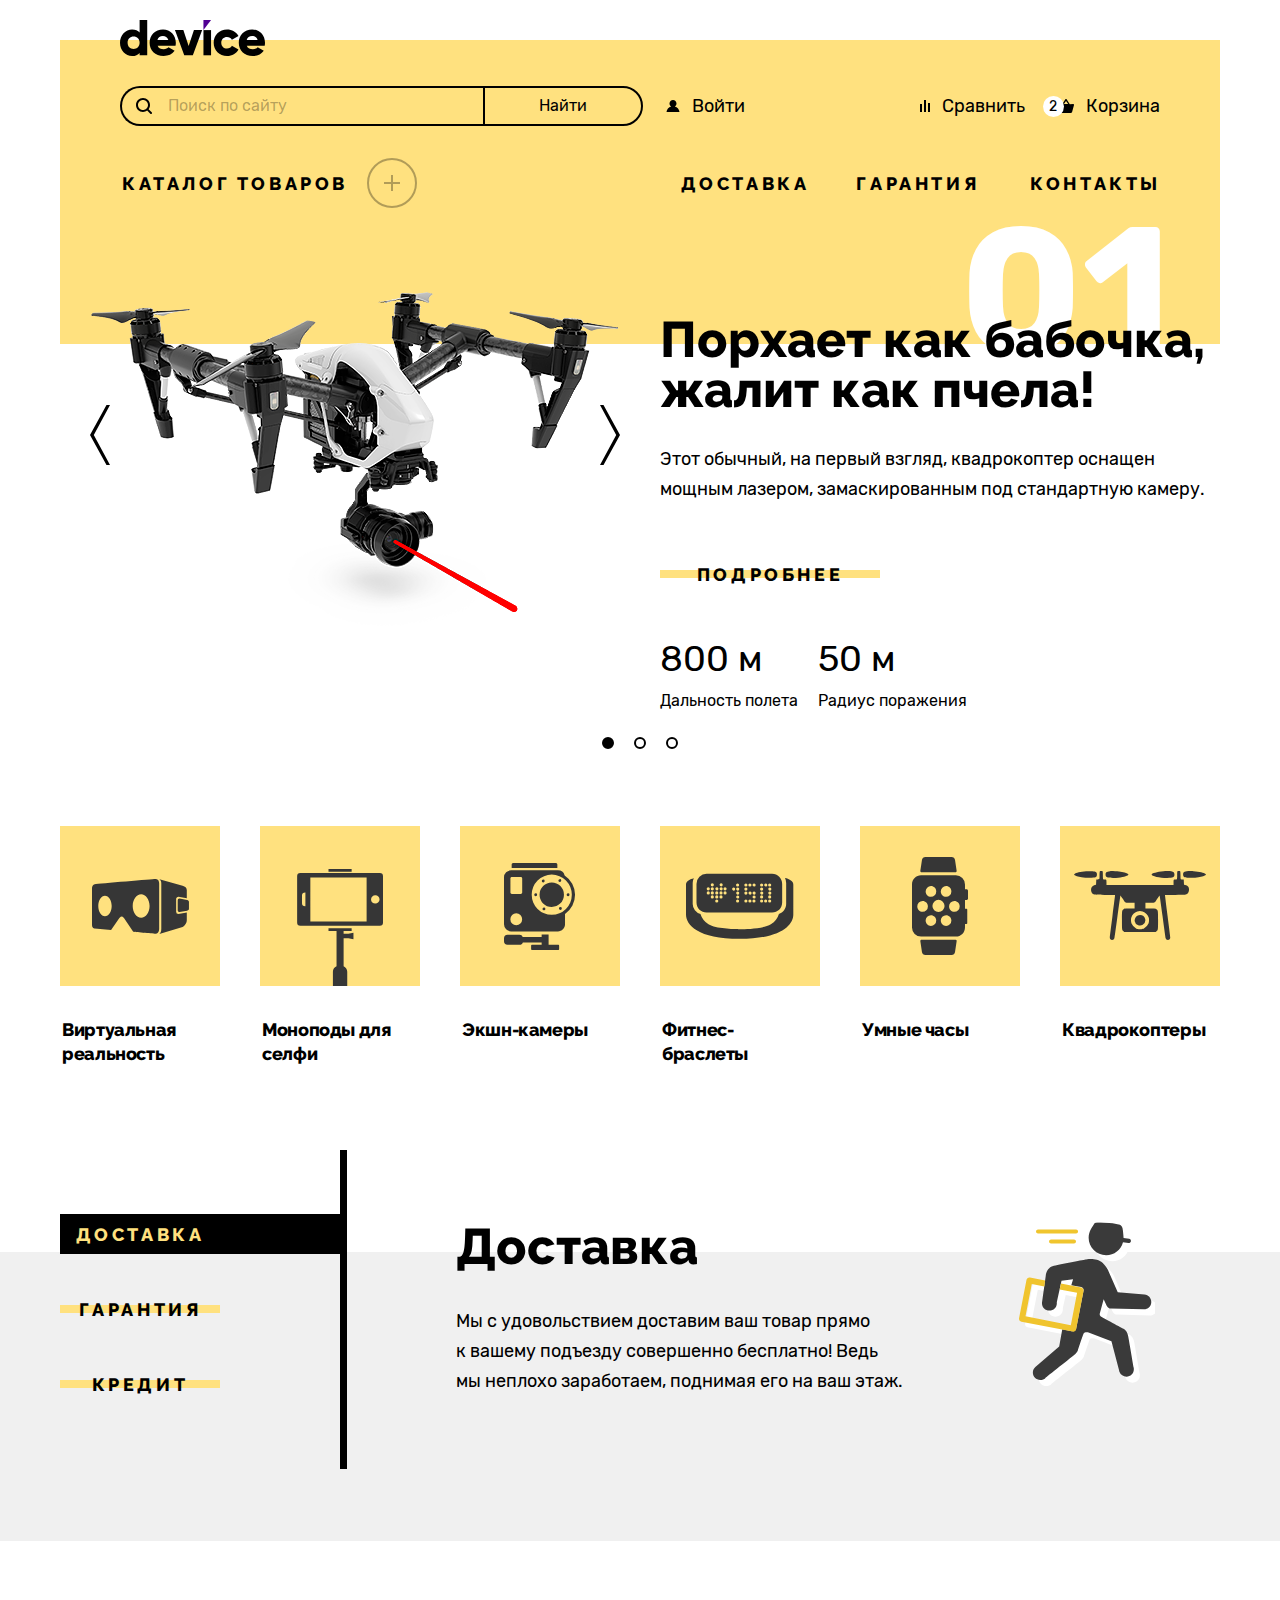
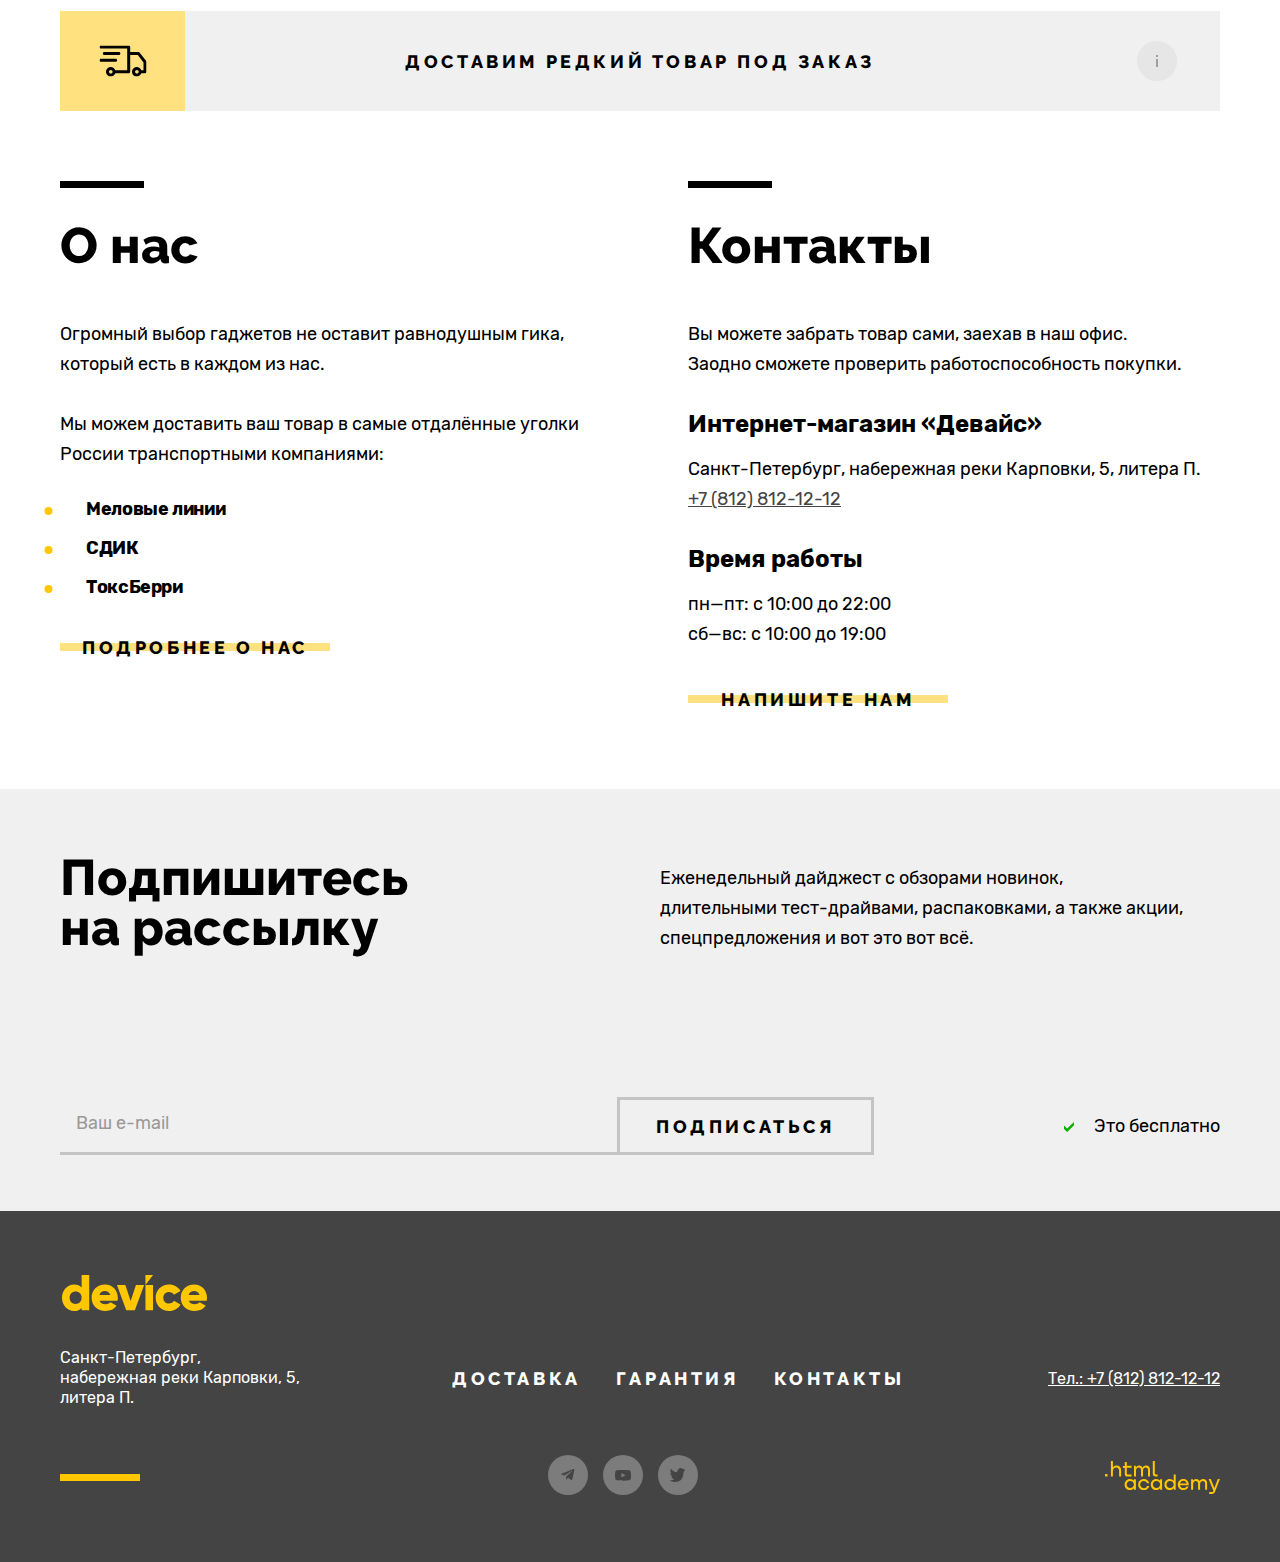
==== commit 52b4ffe5: "добавляет состояния и стили для карточек товара" ====
--- a/index.html
+++ b/index.html
@@ -596,6 +596,80 @@
       </div>
     </footer>
 
+
+
+
+    <!-- <div class="modal-container modal-container-close">
+      <div class="modal modal-search-hotel">
+        <button class="modal-close-button" type="button">
+          <span class="visually-hidden">Закрыть модальное окно.</span>
+        </button>
+        <section class="modal-content">
+          <h2 class="modal-title">Поиск гостиницы в Седоне</h2>
+          <form class="searching-form" action="https://echo.htmlacademy.ru/" method="post">
+
+            <label class="label-date" for="arrival-date">Дата заезда:</label>
+            <input class="modal-field field-date" type="text" id="arrival-date" name="arrival-date" value="27 апреля 2020"
+              placeholder="Укажите дату">
+            <span class="message-error">Мы не можем отправить вас в прошлое.</span>
+
+            <label class="label-date" for="departure-date">Дата выезда:</label>
+            <input class="modal-field field-date" type="text" id="departure-date" name="departure-date"
+              value="1 сентября 2023" placeholder="Укажите дату">
+            <span class="message-info">На эти даты есть свободные номера. Пока есть.</span>
+
+            <label class="label-date" for="adults-amount">Взрослые:</label>
+            <div class="amount-container adults-amount">
+              <button class="button-amount button-minus" type="button">
+                <svg class="amount-icon" aria-hidden="true" focusable="false" width="14" height="2" fill="currentColor"
+                  xmlns="http://www.w3.org/2000/svg">
+                  <path d="M0 0v2h14V0H0Z" />
+                </svg>
+                <span class="visually-hidden">Уменьшить количество взрослых.</span>
+              </button>
+              <input class="modal-field field-amount" type="text" id="adults-amount" name="adults-amount" value="2"
+                placeholder="1">
+              <button class="button-amount button-plus" type="button">
+                <svg class="amount-icon" aria-hidden="true" focusable="false" width="14" height="14" fill="currentColor"
+                  xmlns="http://www.w3.org/2000/svg">
+                  <path d="M14 6H8V0H6v6H0v2h6v6h2V8h6V6Z" />
+                </svg>
+                <span class="visually-hidden">Увеличить количество взрослых.</span>
+              </button>
+            </div>
+
+            <span class="children-label children-amount-icon">
+              <label class="children-label" for="children-amount">Дети:</label>
+              <span class="tooltip"><button class="tooltip-toggle" type="button"
+                  aria-labelledby="tooltip-label-date"></button>
+                <span class="tooltip-text" role="tooltip" id="tooltip-label-date">Укажите количество детей, которые будут
+                  с вами, возраст которых от 6 до 18 лет.
+                  Дети до 6 лет размещаются бесплатно.</span>
+              </span>
+            </span>
+            <div class="amount-container children-amount">
+              <button class="button-amount button-minus" type="button">
+                <svg class="amount-icon" aria-hidden="true" focusable="false" width="14" height="2" fill="currentColor"
+                  xmlns="http://www.w3.org/2000/svg">
+                  <path d="M0 0v2h14V0H0Z" />
+                </svg>
+                <span class="visually-hidden">Уменьшить количество детей.</span>
+              </button>
+              <input class="modal-field field-amount" type="text" id="children-amount" name="children-amount" value="2"
+                placeholder="0">
+              <button class="button-amount button-plus" type="button">
+                <svg class="amount-icon" aria-hidden="true" focusable="false" width="14" height="14" fill="currentColor"
+                  xmlns="http://www.w3.org/2000/svg">
+                  <path d="M14 6H8V0H6v6H0v2h6v6h2V8h6V6Z" />
+                </svg>
+                <span class="visually-hidden">Увеличить количество детей.</span>
+              </button>
+            </div>
+            <button class="button button-second searching-submit" type="submit">Найти</button>
+          </form>
+        </section>
+      </div> -->
+
   </body>
 
 </html>
--- a/styles/styles.css
+++ b/styles/styles.css
@@ -39,6 +39,8 @@
   --extra-yellow: #ffe17f;
   --extra-yellow-dark: #ffc700;
   --extra-black: #1a1a1a;
+  --extra-grey: #cccccc;
+  --extra-light-grey: #e5e5e5;
   --extra-purple: #af4fff;
   --status-error: #ff3d3d;
   --status-warning: #fd912e;
@@ -177,7 +179,7 @@
   margin-bottom: 30px;
   position: relative;
   outline: none;
-  padding: 2px;
+  outline-offset: 2px;
 }
 
 .main-header-logo {
@@ -273,6 +275,11 @@
   padding: 8px 123px 8px 46px;
 }
 
+.header-search-field::placeholder {
+  color: rgba(0, 0, 0, 0.3);
+}
+
+
 .header-search-label::after {
   content: "";
   position: absolute;
@@ -348,11 +355,20 @@
   color: var(--basic-black);
   text-decoration: none;
   position: relative;
+  outline-offset: 2px;
 }
 
 .log-in {
   display: flex;
   justify-content: space-between;
+}
+
+.logged-in {
+  width: 100%;
+  max-width: 120px;
+  white-space: nowrap;
+  text-overflow: ellipsis;
+  overflow: hidden;
 }
 
 .navigation-text {
@@ -389,25 +405,8 @@
   opacity: 0.3;
 }
 
-.navigation-link::after {
-  content: "";
-  position: absolute;
-  top: 50%;
-  left: 50%;
-  transform: translate(-50%, -50%);
-  outline: 2px solid var(--extra-purple);
-  width: 100%;
-  height: 100%;
-  display: none;
-  z-index: 2;
-}
-
 .navigation-link:focus {
-  outline: none;
-}
-
-.navigation-link:focus::after {
-  display: block;
+  outline: 2px solid var(--extra-purple);
 }
 
 .navigation-link.is-active {
@@ -526,10 +525,11 @@
 .navigation-sublist-item {
   font-size: 16px;
   line-height: 18px;
+  display: inline-block;
 }
 
 .navigation-sublist-item:not(:last-child) {
-  margin-bottom: 20px;
+  margin-bottom: 10px;
 }
 
 .header-delivery {
@@ -750,6 +750,7 @@
 
 .slider-wrapper {
   position: relative;
+  z-index: 2;
 }
 
 .slider-controls {
@@ -770,6 +771,7 @@
   background-color: inherit;
   background-position: center;
   background-repeat: no-repeat;
+  outline-offset: 2px;
 }
 
 .slider-button:hover {
@@ -782,6 +784,10 @@
 
 .slider-button:focus {
   outline: 2px solid var(--extra-purple);
+}
+
+.slider-button:disabled {
+  opacity: 0.1;
 }
 
 .slider-next {
@@ -1053,7 +1059,7 @@
   min-width: 280px;
   padding-right: 120px;
   background-color: var(--basic-black);
-  position: relative;
+  outline-offset: 2px;
 }
 
 .active-button .button {
@@ -1064,27 +1070,13 @@
   display: none;
 }
 
-/* Не работает
+.active-button:focus-within {
+  outline: 2px solid var(--extra-purple);
+}
+
 .active-button:focus-within .button-basic:focus {
-  display: none;
-}
-
-.active-button::after {
-  content: "";
-  position: absolute;
-  top: 50%;
-  left: 50%;
-  transform: translate(-50%, -50%);
-  outline: 2px solid var(--extra-purple);
-  width: 100%;
-  height: 100%;
-  display: none;
-  z-index: 2;
-}
-
-.active-button:focus-within .active-button::after {
-  display: block;
-} */
+  outline: none;
+}
 
 .services-button-item:not(:last-child) {
   margin-bottom: 35px;
@@ -1152,6 +1144,7 @@
 
 .order-delivery-link {
   display: block;
+  outline-offset: 2px;
 }
 
 .delivery-icon-container {
@@ -1283,6 +1276,19 @@
 .contacts-phone {
   font-style: normal;
   color: var(--basic-dark);
+  outline-offset: 2px;
+}
+
+.contacts-phone:hover {
+  color: var(--extra-yellow-dark);
+}
+
+.contacts-phone:active {
+  opacity: 0.3;
+}
+
+.contacts-phone:focus {
+  outline: 2px solid var(--extra-purple);
 }
 
 .contacts-schedule {
@@ -1330,16 +1336,35 @@
   font-size: 18px;
   line-height: 30px;
   padding: 11px 16px 14px;
+  color: var(--basic-dark);
   background-color: inherit;
   border: none;
   border-bottom: 3px solid var(--basic-dark-grey);
   width: 557px;
 }
 
+.subscribe-form-field::placeholder {
+  color: var(--basic-dark);
+  opacity: 0.5;
+}
+
+.subscribe-form-field:focus {
+  background-color: var(--basic-grey);
+  outline: none;
+}
+
+.subscribe-form-field .error {
+  border-bottom: 3px solid var(--status-error);
+}
+
+.subscribe-form-field:disabled {
+  opacity: 0.3;
+}
+
 .subscribe-button {
   padding: 15px 36px;
   border: 3px solid var(--basic-dark-grey);
-  position: relative;
+  outline-offset: 2px;
 }
 
 .subscribe-button:hover {
@@ -1352,24 +1377,8 @@
   color: rgba(255, 255, 255, 0.3);
 }
 
-.subscribe-button::after {
-  content: "";
-  position: absolute;
-  top: 50%;
-  left: 50%;
-  transform: translate(-50%, -50%);
-  outline: 2px solid var(--extra-purple);
-  width: 100%;
-  height: 100%;
-  display: none;
-}
-
 .subscribe-button:focus {
-  outline: none;
-}
-
-.subscribe-button:focus::after {
-  display: block;
+  outline: 2px solid var(--extra-purple);
 }
 
 .subscribe-button:disabled {
@@ -1473,7 +1482,7 @@
 .footer-services-link {
   color: var(--basic-white);
   position: relative;
-  padding: 2px;
+  outline-offset: 2px;
 }
 
 .footer-services-link:hover {
@@ -1501,24 +1510,8 @@
   opacity: 0.3;
 }
 
-.footer-services-link::after {
-  content: "";
-  position: absolute;
-  top: 50%;
-  left: 50%;
-  transform: translate(-50%, -50%);
-  outline: 2px solid var(--extra-purple);
-  width: 100%;
-  height: 100%;
-  display: none;
-}
-
 .footer-services-link:focus {
-  outline: none;
-}
-
-.footer-services-link:focus-within::after {
-  display: block;
+  outline: 2px solid var(--extra-purple);
 }
 
 .footer-address-phone {
@@ -1526,8 +1519,7 @@
   line-height: 20px;
   font-style: normal;
   color: var(--basic-white);
-  position: relative;
-  padding: 2px;
+  outline-offset: 2px;
 }
 
 .footer-address-phone:hover {
@@ -1538,24 +1530,8 @@
   opacity: 0.3;
 }
 
-.footer-address-phone::after {
-  content: "";
-  position: absolute;
-  top: 50%;
-  left: 50%;
-  transform: translate(-50%, -50%);
-  outline: 2px solid var(--extra-purple);
-  width: 100%;
-  height: 100%;
-  display: none;
-}
-
 .footer-address-phone:focus {
-  outline: none;
-}
-
-.footer-address-phone:focus-within::after {
-  display: block;
+  outline: 2px solid var(--extra-purple);
 }
 
 .footer-social {
@@ -1579,6 +1555,7 @@
   background-color: rgba(255, 255, 255, 0.3);
   border-radius: 50%;
   color: inherit;
+  outline-offset: 2px;
 }
 
 .social-link-icon {
@@ -1620,7 +1597,6 @@
   display: block;
 }
 
-
 .footer-social-item:not(:last-child) {
   margin-right: 15px;
   margin-bottom: 5px;
@@ -1631,6 +1607,7 @@
   display: block;
   min-width: 115px;
   min-height: 33px;
+  outline-offset: 2px;
 }
 
 .htmlacademy-icon {
@@ -1651,25 +1628,8 @@
   opacity: 0.3;
 }
 
-.htmlacademy-link::after {
-  content: "";
-  position: absolute;
-  top: 50%;
-  left: 50%;
-  transform: translate(-50%, -50%);
+.htmlacademy-link:focus {
   outline: 1px solid var(--extra-purple);
-  width: 100%;
-  height: 100%;
-  display: none;
-  z-index: 2;
-}
-
-.htmlacademy-link:focus {
-  outline: none;
-}
-
-.htmlacademy-link:focus::after {
-  display: block;
 }
 
 /*Catalog*/
@@ -1680,14 +1640,19 @@
 
 .main-header-index {
   min-height: 186px;
+  margin-bottom: 35px;
 }
 
 .main-header-index .container {
-  padding: 17px 60px 20px;
+  padding: 20px 60px 20px;
 }
 
 .inner-header .container {
-  padding: 35px 60px 34px;
+  padding: 0 60px;
+}
+
+.inner-header {
+  margin-bottom: 34px;
 }
 
 .inner-header-title {
@@ -1712,6 +1677,7 @@
   line-height: 20px;
   color: inherit;
   text-decoration: none;
+  outline-offset: 2px;
 }
 
 .breadcrumbs-item:not(:first-child) {
@@ -1743,25 +1709,8 @@
   opacity: 0.3;
 }
 
-.breadcrumbs-link::after {
-  content: "";
-  position: absolute;
-  top: 50%;
-  left: 50%;
-  transform: translate(-50%, -50%);
-  outline: 2px solid var(--extra-purple);
-  width: 100%;
-  height: 100%;
-  display: none;
-  z-index: 2;
-}
-
 .breadcrumbs-link:focus {
-  outline: none;
-}
-
-.breadcrumbs-link:focus::after {
-  display: block;
+  outline: 2px solid var(--extra-purple);
 }
 
 /*Filter*/
@@ -1778,8 +1727,8 @@
   padding: 25px 60px;
 }
 
-.filter-title {
-  margin: 0 0 60px 20px;
+.catalog-filter-title {
+  margin: 0;
   font-family: 'Raleway';
   font-weight: 800;
   font-size: 16px;
@@ -1788,26 +1737,16 @@
   text-transform: uppercase;
 }
 
+.filter-title {
+  margin-bottom: 60px;
+}
+
 .catalog-filter-group {
   padding: 0;
   margin: 0;
   margin-bottom: 35px;
   border: none;
-  position: relative;
-}
-
-/* полосочка
-.catalog-filter-group::before {
-  content: "";
-  position: absolute;
-  top: -50%;
-  left: 0;
-  background-color: var(--basic-black);
-  width: 200px;
-  height: 2px;
-  display: block;
-}
- */
+}
 
 .filter-group-title {
   font-weight: 700;
@@ -1816,6 +1755,19 @@
   letter-spacing: -0.02em;
   margin-bottom: 20px;
   padding: 0;
+  padding-top: 12px;
+  position: relative;
+}
+
+.filter-group-title::before {
+  content: "";
+  position: absolute;
+  top: 0;
+  left: 0;
+  background-color: var(--basic-black);
+  width: 200px;
+  height: 2px;
+  display: block;
 }
 
 .price-field {
@@ -1950,6 +1902,10 @@
   list-style-type: none;
 }
 
+.catalog-filter-item:not(:last-child) {
+  margin-bottom: 17px;
+}
+
 .control {
   position: relative;
   display: block;
@@ -1958,31 +1914,23 @@
 
 .control-mark {
   position: absolute;
-  top: 2px;
+  top: 5px;
   left: 0;
   width: 20px;
   height: 20px;
   background-color: transparent;
-  border: 2px solid var(--basic-black);
+  border: 2px solid var(--extra-grey);
   border-radius: 3px;
 }
-/*
-.control:hover {
-  opacity: 0.6;
-}
-
-.control-input:focus + .control-mark {
-  outline: 3px solid #83b3d3;
-}
-
-.control:active {
-  opacity: 0.3;
-} */
+
+.control-input[type="checkbox"]:checked + .control-mark {
+  border-color: var(--basic-black);
+}
 
 .control-input[type="checkbox"]:checked + .control-mark::before {
   position: absolute;
-  top: 6px;
-  left: 4px;
+  top: 3px;
+  left: 3px;
   width: 10px;
   height: 10px;
   background-image: url("../images/icons/check.svg");
@@ -1990,23 +1938,57 @@
   content: "";
 }
 
+.item-bluetooth:not(:last-child) {
+  margin-bottom: 20px;
+}
+
 .control-input[type="radio"] + .control-mark {
   border-radius: 50%;
 }
 
+.control-input[type="radio"]:checked + .control-mark {
+  border-color: var(--basic-black);
+}
+
 .control-input[type="radio"]:checked + .control-mark::before {
   position: absolute;
-  top: 5px;
-  left: 5px;
-  width: 10px;
-  height: 10px;
+  top: 4px;
+  left: 4px;
+  width: 8px;
+  height: 8px;
   background-image: url("../images/icons/circle.svg");
-  content: "";
-}
-*/
-
-
-
+  background-repeat: no-repeat;
+  content: "";
+}
+
+.control:hover {
+  opacity: 0.6;
+}
+
+.control:active {
+  opacity: 0.3;
+}
+
+.control:active {
+  opacity: 0.1;
+}
+
+.control-mark::after {
+  content: "";
+  position: absolute;
+  top: 50%;
+  left: 50%;
+  transform: translate(-50%, -50%);
+  outline: 2px solid var(--extra-purple);
+  width: 24px;
+  height: 24px;
+  display: none;
+  z-index: 2;
+}
+
+.control:focus-within .control-mark::after {
+  display: block;
+}
 
 .button-filter {
   width: 100%;
@@ -2017,3 +1999,322 @@
 .catalog-right-column {
   width: 840px;
 }
+
+.sorting-block {
+  background-color: var(--basic-light);
+  display: flex;
+  flex-wrap: wrap;
+  justify-content: space-between;
+  align-items: center;
+  padding: 20px 40px;
+}
+
+.select {
+  position: relative;
+  display: flex;
+  align-items: center;
+  width: 141px;
+  /* margin-right: 70px; */
+}
+
+.select-control {
+  width: 100%;
+  padding-right: 32px;
+  font-family: inherit;
+  font-size: inherit;
+  line-height: inherit;
+  border: none;
+  background-color: transparent;
+  background-image: url("../images/icons/arrow-down.svg");
+  background-repeat: no-repeat;
+  background-position: right 11px top 12px;
+  appearance: none;
+  outline-offset: 2px;
+}
+
+.select-control:hover {
+  opacity: 0.6;
+}
+
+.select-control:active {
+  opacity: 0.3;
+}
+
+.select-control:focus {
+  outline: 2px solid var(--extra-purple);
+}
+
+.select-control:disabled {
+  opacity: 0.1;
+}
+
+.sorting-view-button {
+  width: 30px;
+  height: 30px;
+  padding: 10px 9px;
+  border: none;
+  color: rgba(0, 0, 0, 0.2);
+  cursor: pointer;
+  outline-offset: 2px;
+  position: relative;
+}
+
+.sorting-view-icon {
+  position: absolute;
+  top: 0;
+  right: 0;
+  bottom: 0;
+  left: 0;
+  margin: auto;
+}
+
+.from-more-to-less {
+  transform: rotate(180deg);
+}
+
+.sorting-view-button:hover {
+  color: rgba(0, 0, 0, 0.5);
+}
+
+.sorting-view-button:active {
+  color: rgba(0, 0, 0, 1);
+}
+
+.sorting-view-button:focus {
+  outline: 2px solid var(--extra-purple);
+}
+
+/*Product-cards*/
+.product-block {
+  background-color: var(--basic-white);
+  padding: 70px 40px 78px;
+}
+
+.product-list {
+  margin-top: 0;
+  margin-bottom: 44px;
+  padding: 0;
+  list-style-type: none;
+  display: grid;
+  grid-template-columns: repeat(2, 360px);
+  gap: 44px 40px;
+}
+
+.product-card-image {
+  display: block;
+  margin-bottom: 32px;
+}
+
+.product-card-link {
+  display: block;
+  text-decoration: none;
+  color: inherit;
+}
+
+.product-card-content {
+  display: flex;
+  flex-wrap: wrap;
+  justify-content: space-between;
+}
+
+.product-card-title {
+  max-width: 226px;
+  margin: 0;
+  font-weight: 700;
+  font-size: 18px;
+  line-height: 20px;
+  letter-spacing: -0.02em;
+}
+
+.product-card-price {
+  line-height: 21px;
+  color: var(--basic-dark);
+}
+
+.product-card {
+  position: relative;
+  outline-offset: 2px;
+}
+
+.product-card-container {
+  position: absolute;
+  top: 0;
+  left: 0;
+  width: 360px;
+  height: 380px;
+  background-color: rgba(240, 240, 240, 0.8);
+  display: none;
+  z-index: 1;
+}
+
+.product-card-button {
+  width: 100%;
+  max-width: 220px;
+  max-height: 40px;
+  padding: 10px 5px;
+  position: absolute;
+  top: 50%;
+  left: 50%;
+  transform: translate(-50%, -50%);
+  background-color: transparent;
+  display: block;
+}
+
+.product-card-button::before {
+  position: absolute;
+  content: "";
+  top: 50%;
+  left: 0;
+  width: 100%;
+  height: 100%;
+  transform: translateY(-50%) scaleY(0.2);
+  background-color: var(--extra-yellow);
+  z-index: -1;
+}
+
+.product-card:hover .product-card-container {
+  display: flex;
+}
+
+.product-card:hover .product-card-content {
+  opacity: 0.6;
+}
+
+.product-card:active .product-card-button::before {
+  background-color: var(--extra-yellow-dark);
+}
+
+.product-card:active .product-card-content {
+  opacity: 0.3;
+}
+
+.product-card:focus-within {
+  outline: 2px solid var(--extra-purple);
+}
+
+.product-card-link:focus {
+  outline: none;
+}
+
+.new-product {
+  position: relative;
+}
+
+.new-product::after {
+  content: "";
+  position: absolute;
+  top: 27px;
+  right: 27px;
+  width: 60px;
+  height: 60px;
+  background-image: url("../images/icons/new-badge.svg");
+  background-repeat: no-repeat;
+}
+
+.button-extra {
+  width: 100%;
+  max-width: 760px;
+  border: 3px solid var(--extra-light-grey);
+  padding: 15px;
+  font-size: 16px;
+  line-height: 19px;
+  margin-bottom: 44px;
+  outline-offset: 2px;
+}
+
+.button-extra:hover {
+  border-color: var(--basic-black);
+}
+
+.button-extra:active {
+  border-color: var(--basic-black);
+  opacity: 0.3;
+}
+
+.button-extra:focus {
+  outline: 2px solid var(--extra-purple);
+}
+
+.button-extra:disabled {
+  opacity: 0.3;
+}
+
+/*Pagination*/
+.pagination-container {
+  background-color: var(--basic-light-grey);
+  display: flex;
+  justify-content: space-between;
+  align-items: center;
+}
+
+.pagination {
+  margin: 0;
+  padding: 0;
+  list-style-type: none;
+  max-width: 200px;
+  display: flex;
+  justify-content: space-between;
+  flex-wrap: wrap;
+}
+
+.pagination-button {
+  display: block;
+  padding: 25px;
+  outline-offset: 2px;
+}
+
+.pagination-disabled {
+  display: block;
+  padding: 25px;
+  color: var(--basic-dark);
+  opacity: 0.3;
+  cursor: default;
+}
+
+.pagination-button:hover {
+  background-color: var(--basic-grey);
+}
+
+.pagination-button:active {
+  background-color: var(--basic-grey);
+  opacity: 0.3;
+}
+
+.pagination-button:focus {
+  outline: 2px solid var(--extra-purple);
+  background-color: var(--basic-light);
+}
+
+.pagination-item {
+  text-align: center;
+}
+
+.pagination-link {
+  display: block;
+  width: 40px;
+  height: 40px;
+  font-size: 16px;
+  line-height: 20px;
+  text-decoration: none;
+  color: rgba(68, 68, 68, 0.3);
+  padding: 10px;
+  outline-offset: 2px;
+}
+
+.pagination-link:hover {
+  color: var(--basic-dark);
+}
+
+.pagination-link:active {
+  color: rgba(68, 68, 68, 0.1);
+}
+
+.pagination-current,
+.pagination-current:hover,
+.pagination-current:active {
+  color: rgba(68, 68, 68, 0.6);
+}
+
+.pagination-link:focus {
+  outline: 2px solid var(--extra-purple);
+}
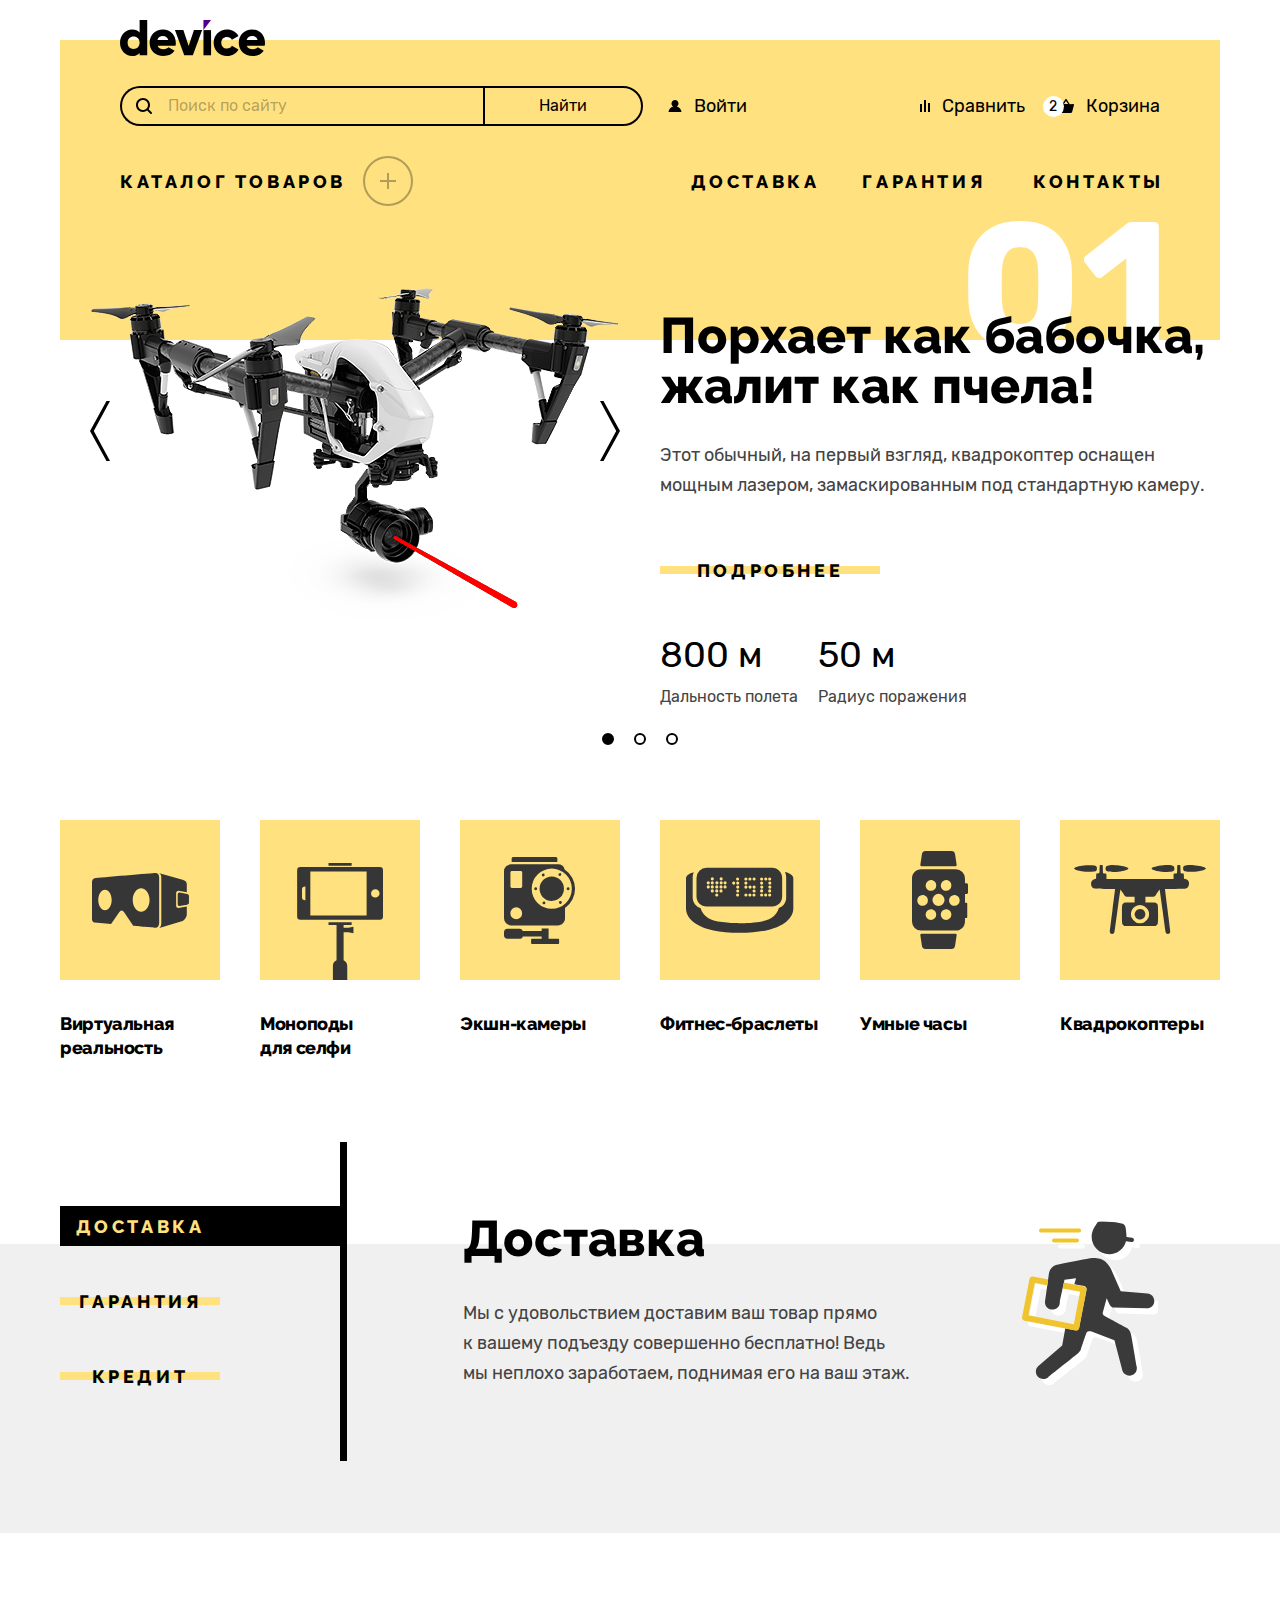
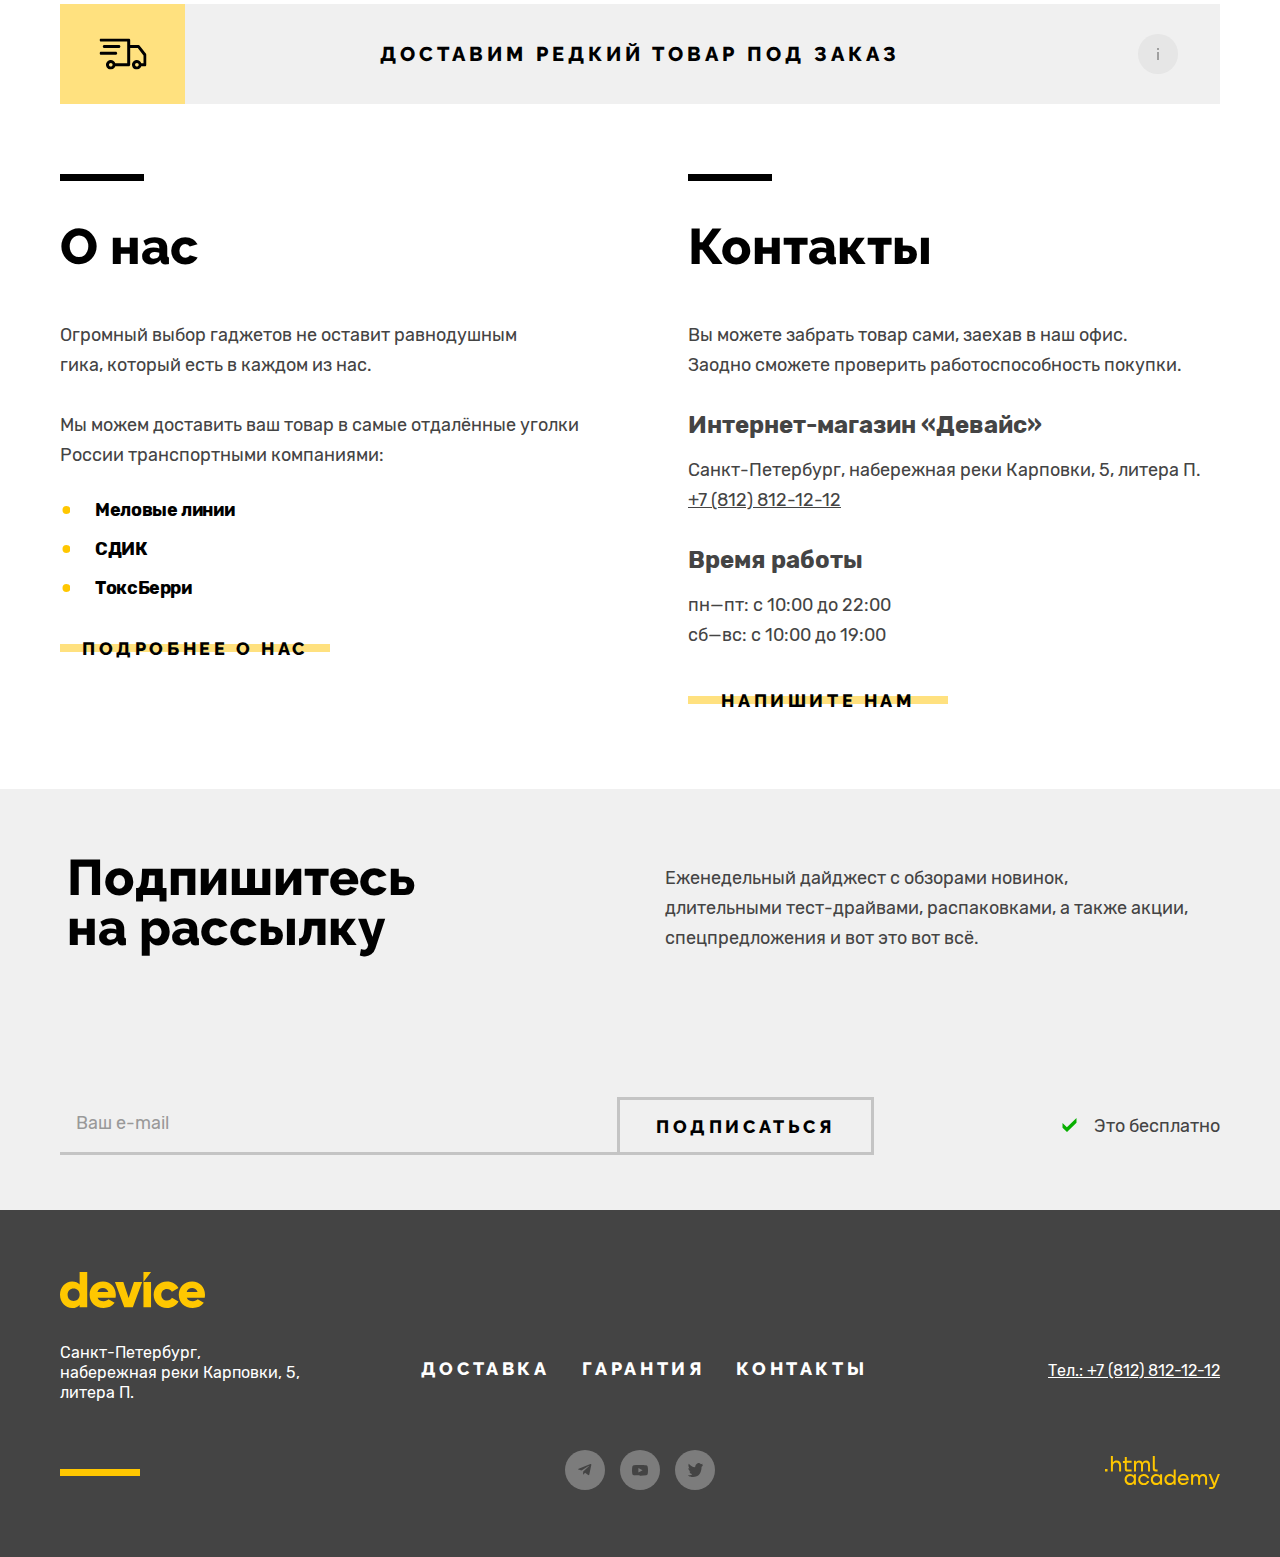
==== commit 0b32fc98: "исправляет мелкие недочеты" ====
--- a/index.html
+++ b/index.html
@@ -9,7 +9,8 @@
     <link rel="stylesheet" href="styles/styles.css">
   </head>
 
-  <body>
+  <body class="main-body">
+    <h1 class="visually-hidden">Девайс.</h1>
 
     <header class="main-header">
       <div class="container">
@@ -22,7 +23,7 @@
               <form class="header-search-form" action="https://echo.htmlacademy.ru/courses" method="get">
                 <label class="header-search-label">
                   <input class="header-search-field" type="text" name="header-search" placeholder="Поиск по сайту">
-                  <span class="visually-hidden">Поиск по сайту</span>
+                  <span class="visually-hidden">Поиск по сайту.</span>
                 </label>
                 <button class="header-search-button" type="submit">Найти</button>
               </form>
@@ -48,7 +49,7 @@
               </a>
             </li>
             <li class="navigation-item basket">
-              <a class="navigation-link" href="#">
+              <a class="navigation-link" href="#" title="Нажмите, чтобы открыть">
                 <span class="visually-hidden">Товаров в корзине</span>
                 <span class="basket-count">2</span>
                 <svg class="navigation-icon" aria-hidden="true" focusable="false" width="16" height="14" fill="none"
@@ -61,7 +62,7 @@
               </a>
               <div class="popover popover-basket">
                 <div class="popover-content">
-                  <h2 class="visually-hidden">Корзина</h2>
+                  <h2 class="visually-hidden">Выпадающее окно корзины.</h2>
                   <ul class="basket-items-list">
                     <li class="basket-item">
                       <div class="basket-item-wrapper">
@@ -70,12 +71,13 @@
                         <a class="basket-item-title" href="#">Любительская <br>селфи-палка</a>
                       </div>
                       <button class="basket-item-button" type="button">
-                        <svg class="basket-item-button-icon" aria-hidden="true" focusable="false" width="11" height="11"
+                        <svg class="basket-item-button-icon" aria-hidden="true" focusable="false" width="10" height="11"
                           fill="none" xmlns="http://www.w3.org/2000/svg">
-                          <path d="m11 1-1-1-4.5 4.5L1 0 0 1l4.5 4.5L0 10l1 1 4.5-4.5L10 11l1-1-4.5-4.5L11 1Z"
+                          <path
+                            d="M10 1.08 9.1.17 5 4.26.9.16l-.9.92 4.1 4.09L0 9.26l.9.9L5 6.09l4.1 4.09.9-.91-4.1-4.1L10 1.09Z"
                             fill="currentColor" />
                         </svg>
-                        <span class="visually-hidden">Удалить из корзины</span>
+                        <span class="visually-hidden">Удалить из корзины.</span>
                       </button>
                     </li>
                     <li class="basket-item">
@@ -90,7 +92,7 @@
                           <path d="m11 1-1-1-4.5 4.5L1 0 0 1l4.5 4.5L0 10l1 1 4.5-4.5L10 11l1-1-4.5-4.5L11 1Z"
                             fill="currentColor" />
                         </svg>
-                        <span class="visually-hidden">Удалить из корзины</span>
+                        <span class="visually-hidden">Удалить из корзины.</span>
                       </button>
                     </li>
                   </ul>
@@ -109,32 +111,37 @@
                 <span class="catalog-menu-text">Каталог товаров</span>
                 <span class="catalog-menu-button"></span></a>
               <ul class="navigation-sublist">
-                <ul class="sublist-column sublist-first-column">
-                  <li class="navigation-sublist-item">
-                    <a class="navigation-link menu-virtuality" href="#">Виртуальная реальность</a>
-                  </li>
-                  <li class="navigation-sublist-item">
-                    <a class="navigation-link menu-monopods" href="catalog.html">Моноподы для cелфи</a>
-                  </li>
-                  <li class="navigation-sublist-item">
-                    <a class="navigation-link menu-cameras" href="#">Экшн-камеры</a>
-                  </li>
-                </ul>
-                <ul class="sublist-column sublist-second-column">
-                  <li class="navigation-sublist-item">
-                    <a class="navigation-link menu-bracelets" href="#">Фитнес-браслеты</a>
-                  </li>
-                  <li class="navigation-sublist-item">
-                    <a class="navigation-link menu-watch" href="#">Умные часы</a>
-                  </li>
-                </ul>
-                <ul class="sublist-column sublist-third-column">
-                  <li class="navigation-sublist-item">
-                    <a class="navigation-link menu-copters" href="#">Квадрокоптеры</a>
-                  </li>
-                </ul>
+                <li class="sublist-list">
+                  <ul class="sublist-column sublist-first-column">
+                    <li class="navigation-sublist-item">
+                      <a class="navigation-link menu-virtuality" href="#">Виртуальная реальность</a>
+                    </li>
+                    <li class="navigation-sublist-item">
+                      <a class="navigation-link menu-monopods" href="catalog.html">Моноподы для cелфи</a>
+                    </li>
+                    <li class="navigation-sublist-item">
+                      <a class="navigation-link menu-cameras" href="#">Экшн-камеры</a>
+                    </li>
+                  </ul>
+                </li>
+                <li class="sublist-list">
+                  <ul class="sublist-column sublist-second-column">
+                    <li class="navigation-sublist-item">
+                      <a class="navigation-link menu-bracelets" href="#">Фитнес-браслеты</a>
+                    </li>
+                    <li class="navigation-sublist-item">
+                      <a class="navigation-link menu-watch" href="#">Умные часы</a>
+                    </li>
+                  </ul>
+                </li>
+                <li class="sublist-list">
+                  <ul class="sublist-column sublist-third-column">
+                    <li class="navigation-sublist-item">
+                      <a class="navigation-link menu-copters" href="#">Квадрокоптеры</a>
+                    </li>
+                  </ul>
+                </li>
               </ul>
-
             </li>
             <li class="navigation-menu-item">
               <a class="navigation-link header-delivery button" href="#delivery">Доставка</a>
@@ -150,8 +157,7 @@
       </div>
     </header>
 
-    <main class="main-index">
-      <h1 class="visually-hidden">Девайс.</h1>
+    <main class="main-index main-container">
 
       <section class="slider">
         <div class="container">
@@ -166,23 +172,6 @@
               </button>
             </div>
           </div>
-          <ol class="slider-pagination">
-            <li class="slider-pagination-item">
-              <button class="slider-pagination-button slider-pagination-button-current" type="button">
-                <span class="visually-hidden">1 слайд.</span>
-              </button>
-            </li>
-            <li class="slider-pagination-item">
-              <button class="slider-pagination-button" type="button">
-                <span class="visually-hidden">2 слайд.</span>
-              </button>
-            </li>
-            <li class="slider-pagination-item">
-              <button class="slider-pagination-button" type="button">
-                <span class="visually-hidden">3 слайд.</span>
-              </button>
-            </li>
-          </ol>
 
           <ul class="slider-list">
             <li class="slider-item slider-item-current">
@@ -190,16 +179,16 @@
               <img class="slider-image" src="images/slider/slider-1.png" width="560" height="560"
                 alt="Чёрно-белый лазерный квадракоптер.">
               <div class="slider-text-column">
-                <h3 class="slider-title main-title">Порхает как бабочка, жалит как пчела!</h2>
+                <h3 class="slider-title main-title">Порхает как бабочка, жалит как пчела!</h3>
                   <p class="slider-description">Этот обычный, на первый взгляд, квадрокоптер оснащен мощным лазером,
                     замаскированным под стандартную камеру.
                   </p>
                   <a class="button button-basic button-more" href="#"><span class="button-text">Подробнее</span></a>
                   <dl class="feature-list short-gap">
+                    <dt class="feature-term">Дальность полета</dt>
                     <dd class="feature-definition">800 м</dd>
-                    <dt class="feature-term">Дальность полета</dt>
+                    <dt class="feature-term">Радиус поражения</dt>
                     <dd class="feature-definition">50 м</dd>
-                    <dt class="feature-term">Радиус поражения</dt>
                   </dl>
               </div>
             </li>
@@ -208,14 +197,14 @@
               <img class="slider-image" src="images/slider/slider-2.png" width="560" height="560"
                 alt="Чёрный фитнес-браслет с надписью на экране:'Я вижу, что ты снова ешь'.">
               <div class="slider-text-column">
-                <h3 class="slider-title main-title">Худеем правильно!</h2>
+                <h3 class="slider-title main-title">Худеем <br>правильно!</h3>
                   <p class="slider-description">Мотивирующие фитнес-браслеты помогут найти в себе силы не пропускать
                     занятия и соблюдать диету.
                   </p>
                   <a class="button button-basic button-more" href="#"><span class="button-text">Подробнее</span></a>
                   <dl class="feature-list">
+                    <dt class="feature-term">Без подзарядки</dt>
                     <dd class="feature-definition">48 часов</dd>
-                    <dt class="feature-term">Без подзарядки</dt>
                   </dl>
               </div>
             </li>
@@ -224,22 +213,40 @@
               <img class="slider-image" src="images/slider/slider-3.png" width="560" height="560"
                 alt="Три чёрных палки для селфи, сложенные по-разному.">
               <div class="slider-text-column">
-                <h3 class="slider-title main-title">Делай селфи, как Бен Стиллер! </h2>
+                <h3 class="slider-title main-title">Делай селфи,<br> как Бен Стиллер! </h3>
                   <p class="slider-description">Самая длинная палка для селфи доступна в нашем магазине. Восемь (Восемь,
                     Карл!) метров длиной и весом всего 5 кг.
                   </p>
                   <a class="button button-basic button-more" href="#"><span class="button-text">Подробнее</span></a>
                   <dl class="feature-list long-gap">
+                    <dt class="feature-term">Длина палки</dt>
                     <dd class="feature-definition">8,5 м</dd>
-                    <dt class="feature-term">Длина палки</dt>
+                    <dt class="feature-term">Вес палки</dt>
                     <dd class="feature-definition">5 кг</dd>
-                    <dt class="feature-term">Вес палки</dt>
+                    <dt class="feature-term">Материал</dt>
                     <dd class="feature-definition">Карбон</dd>
-                    <dt class="feature-term">Материал</dt>
                   </dl>
               </div>
             </li>
           </ul>
+
+          <ol class="slider-pagination">
+            <li class="slider-pagination-item">
+              <button class="slider-pagination-button slider-pagination-button-current" type="button">
+                <span class="visually-hidden">1 слайд.</span>
+              </button>
+            </li>
+            <li class="slider-pagination-item">
+              <button class="slider-pagination-button" type="button">
+                <span class="visually-hidden">2 слайд.</span>
+              </button>
+            </li>
+            <li class="slider-pagination-item">
+              <button class="slider-pagination-button" type="button">
+                <span class="visually-hidden">3 слайд.</span>
+              </button>
+            </li>
+          </ol>
         </div>
       </section>
 
@@ -254,7 +261,7 @@
             </li>
             <li class="product-category-item">
               <a class="product-category-link category-monopods" href="catalog.html">
-                <span class="product-category-title button">Моноподы для cелфи</span>
+                <span class="product-category-title button">Моноподы для&nbsp;cелфи</span>
               </a>
             </li>
             <li class="product-category-item">
@@ -286,16 +293,19 @@
         <div class="container">
           <ul class="services-button-list">
             <li class="services-button-item active-button">
-              <button class="button button-basic button-service" type="button" id="delivery"><span
-                  class="button-text">Доставка</span></button>
+              <button class="button button-basic button-service" type="button" id="delivery">
+                <span class="button-text">Доставка</span>
+              </button>
             </li>
             <li class="services-button-item">
-              <button class="button button-basic button-service" type="button" id="guarantee"><span
-                  class="button-text">Гарантия</span></button>
+              <button class="button button-basic button-service" type="button" id="guarantee">
+                <span class="button-text">Гарантия</span>
+              </button>
             </li>
             <li class="services-button-item">
-              <button class="button button-basic button-service" type="button"><span
-                  class="button-text">Кредит</span></button>
+              <button class="button button-basic button-service" type="button">
+                <span class="button-text">Кредит</span>
+              </button>
             </li>
           </ul>
 
@@ -309,7 +319,7 @@
                 </div>
                 <svg class="services-card-image" aria-hidden="true" focusable="false" width="136" height="165"
                   fill="none" xmlns="http://www.w3.org/2000/svg">
-                  <g clip-path="url(#clip0_36901_316)">
+                  <g clip-path="url(#delivery-icon)">
                     <path
                       d="M93.1329 39.2669C101.254 39.2669 108.078 33.7249 110.033 26.2179L115.5 27.0319C115.607 27.0479 115.715 27.0559 115.82 27.0559C116.871 27.0559 117.791 26.2859 117.951 25.2159C118.127 24.0379 117.312 22.9399 116.135 22.7649L110.594 21.9399C110.596 21.8939 110.598 21.8489 110.598 21.8019C110.598 21.6199 110.592 21.4399 110.584 21.2599C110.584 21.2599 110.133 14.7419 109.51 12.0229C108.889 9.30394 106.975 8.72694 106.975 8.72694C97.2049 6.51494 87.2029 6.28894 84.5999 6.28894C81.9969 6.28894 81.4419 7.62094 81.4419 7.62094L78.2919 12.6169L78.2819 12.6139C78.2059 12.7359 78.136 12.8589 78.063 12.9819L78.0359 13.0249C76.5339 15.6049 75.6689 18.6009 75.6689 21.8019C75.6679 31.4479 83.4879 39.2669 93.1329 39.2669Z"
                       fill="white" />
@@ -339,7 +349,7 @@
                       fill="#F0C52E" />
                   </g>
                   <defs>
-                    <clipPath id="clip0_36901_316">
+                    <clipPath id="delivery-icon">
                       <rect width="136" height="164" fill="white" transform="translate(0 0.5)" />
                     </clipPath>
                   </defs>
@@ -355,7 +365,7 @@
                 </div>
                 <svg class="services-card-image" aria-hidden="true" focusable="false" width="171" height="195"
                   fill="none" xmlns="http://www.w3.org/2000/svg">
-                  <g clip-path="url(#a)">
+                  <g clip-path="url(#guarantee-icon)">
                     <path
                       d="M77.7 174.64c-.11-.13-10.5-13-12.61-15.76a6.86 6.86 0 0 0-5.6-2.68c-2.56 0-4.83 1.17-5.51 1.55l-5.49 2.74c-1.77-.48-5.58-1.95-9.28-6.26-3.28-3.84-3.26-8.99-3.08-11.1l5.9-5.9a6.56 6.56 0 0 0 1.24-8.43l-.22-.3L28.38 110a5.2 5.2 0 0 0-4.18-1.94c-2.85 0-5.88 1.97-6.76 2.59C6.56 118.4 5.86 125.2 5.81 125.96l-.02.42.07.4c6.41 35.73 26.03 51.14 35.45 58.55 1.15.9 2.14 1.68 2.86 2.3A25.53 25.53 0 0 0 60.72 194c2.38 0 4.48-.4 6.09-1.17 4.37-2.08 9.43-8.01 10.87-9.78 2.5-3.06 1.29-6.6.17-8.2l-.16-.21ZM63.8 186.5c-.5.24-1.57.49-3.08.49a18.7 18.7 0 0 1-11.94-4.63c-.86-.75-1.92-1.58-3.14-2.55-8.7-6.82-26.73-21-32.78-53.68.29-.98 1.83-4.94 8.62-9.77.65-.45 1.5-.9 2.12-1.14l13.5 17.03-7.53 7.53-.2 1.05c-.08.42-1.91 10.4 4.52 17.94 6.29 7.35 13.25 8.66 14.59 8.85l1.08.16 7.64-3.83.22-.11a5.28 5.28 0 0 1 2.16-.65 1632.26 1632.26 0 0 0 12.5 15.64c-2.56 3.09-6.17 6.66-8.28 7.67ZM137.85 65.82c5.51-5.17 7.16-11.97 5.03-20.78a2.5 2.5 0 0 0-4.1-1.27l-8.22 7.4c-1.44-.8-3.68-2.45-4.47-5.33l6.8-6.73c.95-.94 1-2.45.11-3.44l-.19-.21c-.19-.22-.42-.4-.67-.53a20.4 20.4 0 0 0-8.83-2.12c-4.7 0-8.86 1.92-12 5.56-6 6.94-4.56 15.04-3.54 18.47l-3.49 3.49L94 51.09l4.71-3.27L78.67 34.1l-10.6 10.6 13.72 20.04 3.27-4.71L94.3 70.3 91 73.6a22.31 22.31 0 0 0-6.66-1.06 18.22 18.22 0 0 0-13.96 6.36c-.27.33-6.6 8.17-2.75 18.62a2.5 2.5 0 0 0 3.99 1.02l8.3-7.26c1.32.57 3.62 2.08 4.65 5.93l-7.38 7.51a2.5 2.5 0 0 0 1.22 4.19c.1.02 2.72.62 6.17.62 6.84 0 12.11-2.27 15.25-6.57a20.93 20.93 0 0 0 4-13.08l16.2 16.21.18.16a12.28 12.28 0 0 0 7.45 2.73c2.23 0 4.63-.74 6.85-2.83l5.52-5.51.1-.1c5.02-5.36 2.26-11.7.1-14.3L123.3 69.27c1.02.1 2.15.18 3.32.18 4.89 0 8.67-1.22 11.24-3.64Zm-53.3-13.84-2.73 3.95-7.28-10.63 4.73-4.73 10.63 7.28-3.95 2.73 14.79 13.29-4.1 4.09 1.2-1.2-13.29-14.78ZM98.11 85.5c.11.31 2.62 7.75-2.32 14.53-2.77 3.8-7.75 4.53-11.4 4.51l4.7-4.79c.56-.57.82-1.39.68-2.18-1.8-10.15-9.75-11.49-10.08-11.54-.73-.1-1.48.1-2.03.59l-6.2 5.43a14.7 14.7 0 0 1 2.75-9.93 13.13 13.13 0 0 1 10.13-4.57c3.51 0 6.23 1.21 6.25 1.22a2.5 2.5 0 0 0 2.82-.5l19-19a2.5 2.5 0 0 0 .52-2.76c-.03-.08-3.5-8.34 2.16-14.87a10.48 10.48 0 0 1 8.22-3.83c1.23 0 2.38.18 3.37.42l-5.05 5a2.5 2.5 0 0 0-.73 2.08c1.02 8.3 8.97 11.07 9.31 11.19.86.28 1.8.09 2.47-.52l6.05-5.44c.38 4.86-1.02 8.55-4.3 11.64-2.01 1.89-5.37 2.28-7.82 2.28-3.7 0-6.95-.86-6.99-.87a2.5 2.5 0 0 0-2.43.65L98.7 82.91c-.67.68-.89 1.69-.58 2.6Zm5.5 1.84v.01Zm-.18-1.12Zm33.1 10.86-5.48 5.48c-3.25 2.97-6.9.43-7.58-.1l-18.64-18.64 14.94-15.07-2.04 2.05 18.71 18.7c.46.6 3.1 4.3.09 7.58Zm-15.21-28.05Zm-.85-.15.07.01h-.07Z"
                       fill="#fff" />
@@ -376,7 +386,7 @@
                       fill="#3A3A3A" />
                   </g>
                   <defs>
-                    <clipPath id="a">
+                    <clipPath id="guarantee-icon">
                       <path fill="#fff" d="M0 0h171v195H0z" />
                     </clipPath>
                   </defs>
@@ -392,7 +402,7 @@
                 </div>
                 <svg class="services-card-image" aria-hidden="true" focusable="false" width="156" height="189"
                   fill="none" xmlns="http://www.w3.org/2000/svg">
-                  <g clip-path="url(#a)">
+                  <g clip-path="url(#credit-icon)">
                     <path
                       d="M141.25 84.13a14.75 14.75 0 1 0 0-29.5 14.75 14.75 0 0 0 0 29.5ZM89.11 140.04l-7.07 17.88-22.82 14.92a7.16 7.16 0 1 0 7.65 12.08c3.76-2.37 22.35-14.08 25.5-15.88 3.5-2 4.12-5.12 4.12-5.12l4.87-16-5.75-2.63c-5.75-2.62-6.5-5.25-6.5-5.25Z"
                       fill="#fff" />
@@ -407,7 +417,7 @@
                       fill="#3A3A3A" />
                   </g>
                   <defs>
-                    <clipPath id="a">
+                    <clipPath id="credit-icon">
                       <path fill="#fff" d="M0 .5h156v188H0z" />
                     </clipPath>
                   </defs>
@@ -419,6 +429,7 @@
       </section>
 
       <section class="order-delivery">
+        <h2 class="visually-hidden">Оформление доставки товара.</h2>
         <div class="container">
           <a class="order-delivery-link button" href="#">
             <div class="order-delivery-block">
@@ -449,7 +460,8 @@
         <div class="container">
           <section class="about-us section-info">
             <h2 class="section-info-title main-title">О нас</h2>
-            <p class="section-info-text">Огромный выбор гаджетов не оставит равнодушным гика, который есть в каждом из
+            <p class="section-info-text">Огромный выбор гаджетов не оставит равнодушным гика,&nbsp;который есть в каждом
+              из
               нас.
             </p>
             <p class="section-info-text">Мы можем доставить ваш товар в самые отдалённые уголки России транспортными
@@ -491,15 +503,15 @@
           </div>
           <div class="subscribe-form-container">
             <form class="subscribe-form" action="https://echo.htmlacademy.ru/" method="post">
-              <label class="visually-hidden" for="subscriber-email">Электронная почта</label>
+              <label class="visually-hidden" for="subscriber-email">Электронная почта.</label>
               <input class="subscribe-form-field" type="email" name="subscriber-email" id="subscriber-email"
                 placeholder="Ваш e-mail" required>
               <button class="subscribe-button button" type="submit">Подписаться</button>
             </form>
             <p class="subscribe-for-free">
-              <svg class="for-free-icon" aria-hidden="true" focusable="false" width="10" height="10" fill="none"
+              <svg class="for-free-icon" aria-hidden="true" focusable="false" width="15" height="14" fill="none"
                 xmlns="http://www.w3.org/2000/svg">
-                <path d="M10 0 3.1 6.6 0 3.6v3.3L3.2 10 10 3.3V0Z" fill="currentColor" />
+                <path d="M14.5 0 4.9 9.3.5 5v4.7L5 14l9.5-9.3V0Z" fill="currentColor" />
               </svg>
               <span class="subscribe-text">Это бесплатно</span>
             </p>
@@ -524,13 +536,13 @@
             <h2 class="visually-hidden">Наши услуги.</h2>
             <ul class="footer-services-list">
               <li class="footer-services-item">
-                <a class="footer-services-link footer-delivery button" href="#delivery">Доставка</a>
+                <a class="footer-services-link button" href="#delivery">Доставка</a>
               </li>
               <li class="footer-services-item">
-                <a class="footer-services-link footer-guarantee button" href="#guarantee">Гарантия</a>
+                <a class="footer-services-link button" href="#guarantee">Гарантия</a>
               </li>
               <li class="footer-services-item">
-                <a class="footer-services-link footer-contacts button" href="#contacts">Контакты</a>
+                <a class="footer-services-link button" href="#contacts">Контакты</a>
               </li>
             </ul>
           </section>
@@ -589,87 +601,78 @@
                   d="M0 12.9v2.6h2.5v-2.6H0ZM11.6 4.5c-1.6 0-2.8.7-3.6 1.7h-.1V0h-2v15.5h2v-5.3c0-2.1 1.3-3.6 3.3-3.6 1.8 0 2.9 1.4 2.9 3.2v5.7h2V9.4c.1-3-1.8-4.9-4.5-4.9ZM26.6 4.8h-4.8V1.1h-2v3.8h-1.9v2h1.9v6c0 1.7 1 2.7 2.7 2.7h4.1v-2h-3.7c-.7 0-1.1-.4-1.1-1.1V6.8h4.8v-2ZM41.1 4.6c-1.6 0-2.9.8-3.5 2.1h-.1c-.6-1.2-1.8-2.1-3.4-2.1-1.4 0-2.5.8-3.1 1.8h-.1V4.8H29v10.6h2V10c0-2 1-3.5 2.6-3.5 1.5 0 2.4 1 2.4 2.6v6.3h2V9.8c0-2.4 1.4-3.3 2.6-3.3 1.5 0 2.4 1 2.4 2.6v6.3h2V8.9c.1-2.5-1.4-4.3-3.9-4.3ZM47.8 12.7c0 1.7 1 2.7 2.8 2.7h2v-2h-1.7c-.7 0-1.1-.4-1.1-1.1V0h-2v12.7ZM28.9 19.7c-.9-1.1-2.2-1.8-3.9-1.8-3.1 0-5.4 2.3-5.4 5.6s2.3 5.6 5.4 5.6c1.8 0 3-.8 3.8-1.9h.1v1.6h2V18.2h-2v1.5Zm-3.6 7.4c-2.2 0-3.6-1.6-3.6-3.6s1.4-3.6 3.6-3.6 3.6 1.6 3.6 3.6c0 1.9-1.4 3.6-3.6 3.6ZM44.2 22c-.5-2.4-2.6-4.1-5.4-4.1a5.4 5.4 0 0 0-5.6 5.6c0 3.1 2.2 5.6 5.6 5.6 2.8 0 4.9-1.8 5.4-4.2h-2.1a3.4 3.4 0 0 1-3.3 2.3c-2.2 0-3.6-1.6-3.6-3.6s1.4-3.6 3.6-3.6c1.6 0 2.8 1 3.3 2.2h2.1V22ZM55.1 19.7c-.9-1.1-2.2-1.8-3.9-1.8-3.1 0-5.4 2.3-5.4 5.6s2.3 5.6 5.4 5.6c1.8 0 3-.8 3.8-1.9h.1v1.6h2V18.2h-2v1.5Zm-3.6 7.4c-2.2 0-3.6-1.6-3.6-3.6s1.4-3.6 3.6-3.6 3.6 1.6 3.6 3.6c0 1.9-1.5 3.6-3.6 3.6ZM68.7 19.8c-.9-1.1-2.2-1.9-3.9-1.9-3.1 0-5.4 2.3-5.4 5.6s2.2 5.6 5.4 5.6c1.7 0 3-.8 3.8-1.8h.1v1.5h2V13.4h-2v6.4Zm-3.6 7.3c-2.2 0-3.6-1.6-3.6-3.6s1.4-3.6 3.6-3.6 3.6 1.6 3.6 3.6c-.1 2-1.5 3.6-3.6 3.6ZM78.3 17.9c-3.3 0-5.5 2.5-5.5 5.6 0 3 2.1 5.6 5.5 5.6 2.5 0 4.5-1.3 5.2-3.6h-2.1c-.5 1-1.6 1.6-3 1.6-1.9 0-3.3-1.3-3.4-2.9h8.8c.2-3.6-2-6.3-5.5-6.3Zm0 1.9c1.7 0 3 1 3.3 2.6h-6.5c.3-1.5 1.5-2.6 3.2-2.6ZM98.2 17.9c-1.6 0-2.9.8-3.6 2h-.1c-.6-1.2-1.8-2-3.4-2-1.4 0-2.5.7-3.1 1.8v-1.5h-1.9v10.6h2v-5.4c0-2 1-3.4 2.6-3.5 1.5 0 2.4 1 2.4 2.6v6.3h2v-5.6c0-2.4 1.4-3.3 2.6-3.3 1.5 0 2.4 1 2.4 2.6v6.3h2v-6.5c.1-2.6-1.4-4.4-3.9-4.4ZM109.4 27l-3.6-8.9h-2.2l4.8 11.6c-.3.9-.7 1.2-1.7 1.2h-2.5v2h2.5c1.8 0 2.8-.8 3.5-2.6l4.7-12.2h-2.1l-3.4 8.9Z"
                   fill="currentColor" />
               </svg>
-              <span class="visually-hidden">Ссылка на htmlacademy</span>
+              <span class="visually-hidden">Ссылка на htmlacademy.</span>
             </a>
           </section>
         </div>
       </div>
     </footer>
 
-
-
-
-    <!-- <div class="modal-container modal-container-close">
-      <div class="modal modal-search-hotel">
+    <!-- Для открытия модального окна добавить класс "modal-container-open" -->
+    <div class="modal-container">
+      <div class="modal modal-delivery">
         <button class="modal-close-button" type="button">
           <span class="visually-hidden">Закрыть модальное окно.</span>
         </button>
         <section class="modal-content">
-          <h2 class="modal-title">Поиск гостиницы в Седоне</h2>
-          <form class="searching-form" action="https://echo.htmlacademy.ru/" method="post">
-
-            <label class="label-date" for="arrival-date">Дата заезда:</label>
-            <input class="modal-field field-date" type="text" id="arrival-date" name="arrival-date" value="27 апреля 2020"
-              placeholder="Укажите дату">
-            <span class="message-error">Мы не можем отправить вас в прошлое.</span>
-
-            <label class="label-date" for="departure-date">Дата выезда:</label>
-            <input class="modal-field field-date" type="text" id="departure-date" name="departure-date"
-              value="1 сентября 2023" placeholder="Укажите дату">
-            <span class="message-info">На эти даты есть свободные номера. Пока есть.</span>
-
-            <label class="label-date" for="adults-amount">Взрослые:</label>
-            <div class="amount-container adults-amount">
-              <button class="button-amount button-minus" type="button">
-                <svg class="amount-icon" aria-hidden="true" focusable="false" width="14" height="2" fill="currentColor"
-                  xmlns="http://www.w3.org/2000/svg">
-                  <path d="M0 0v2h14V0H0Z" />
-                </svg>
-                <span class="visually-hidden">Уменьшить количество взрослых.</span>
-              </button>
-              <input class="modal-field field-amount" type="text" id="adults-amount" name="adults-amount" value="2"
-                placeholder="1">
-              <button class="button-amount button-plus" type="button">
-                <svg class="amount-icon" aria-hidden="true" focusable="false" width="14" height="14" fill="currentColor"
-                  xmlns="http://www.w3.org/2000/svg">
-                  <path d="M14 6H8V0H6v6H0v2h6v6h2V8h6V6Z" />
-                </svg>
-                <span class="visually-hidden">Увеличить количество взрослых.</span>
-              </button>
+          <h2 class="modal-title main-title">Доставка под заказ</h2>
+          <form class="delivery-form" action="https://echo.htmlacademy.ru/" method="post">
+            <div class="modal-line">
+              <p class="field-group">
+                <label class="modal-label" for="name-input">Ваше имя:</label>
+                <input class="modal-field field-name" type="text" id="name-input" name="name-input"
+                  placeholder="Введите имя">
+                <span class="message-info">Добавьте имя</span>
+              </p>
+              <p class="field-group">
+                <label class="modal-label" for="email-input">Ваш e-mail:</label>
+                <input class="modal-field field-email error" type="text" id="email-input" name="email-input"
+                  value="почта" placeholder="Введите e-mail">
+                <span class="message-error">Забавный у вас адрес</span>
+              </p>
             </div>
-
-            <span class="children-label children-amount-icon">
-              <label class="children-label" for="children-amount">Дети:</label>
-              <span class="tooltip"><button class="tooltip-toggle" type="button"
-                  aria-labelledby="tooltip-label-date"></button>
-                <span class="tooltip-text" role="tooltip" id="tooltip-label-date">Укажите количество детей, которые будут
-                  с вами, возраст которых от 6 до 18 лет.
-                  Дети до 6 лет размещаются бесплатно.</span>
-              </span>
-            </span>
-            <div class="amount-container children-amount">
-              <button class="button-amount button-minus" type="button">
-                <svg class="amount-icon" aria-hidden="true" focusable="false" width="14" height="2" fill="currentColor"
-                  xmlns="http://www.w3.org/2000/svg">
-                  <path d="M0 0v2h14V0H0Z" />
-                </svg>
-                <span class="visually-hidden">Уменьшить количество детей.</span>
-              </button>
-              <input class="modal-field field-amount" type="text" id="children-amount" name="children-amount" value="2"
-                placeholder="0">
-              <button class="button-amount button-plus" type="button">
-                <svg class="amount-icon" aria-hidden="true" focusable="false" width="14" height="14" fill="currentColor"
-                  xmlns="http://www.w3.org/2000/svg">
-                  <path d="M14 6H8V0H6v6H0v2h6v6h2V8h6V6Z" />
-                </svg>
-                <span class="visually-hidden">Увеличить количество детей.</span>
-              </button>
+            <div class="modal-line">
+              <p class="field-group">
+                <label class="modal-label" for="order-input">Что нужно привезти:</label>
+                <input class="modal-field order-input" type="text" id="order-input" name="order-input"
+                  placeholder="В свободной форме">
+              </p>
+              <p class="field-group">
+                <span class="modal-tooltip-container">
+                  <label class="modal-label" for="amount-input">Количество:</label>
+                  <span class="tooltip">
+                    <button class="tooltip-toggle" type="button" aria-labelledby="tooltip-label-amount">
+                      <span class="tooltip-text" role="tooltip" id="tooltip-label-amount">Постараемся найти, сколько
+                        нужно. Привезём сколько получится по требованиям к провозу багажа.</span>
+                    </button>
+                  </span>
+
+                </span>
+                <span class="amount-container">
+                  <button class="button-amount button-minus" type="button">
+                    <svg class="amount-icon" aria-hidden="true" focusable="false" width="16" height="2" fill="none"
+                      xmlns="http://www.w3.org/2000/svg">
+                      <path d="M16 0H0v2h16V0Z" fill="#000" />
+                    </svg>
+                    <span class="visually-hidden">Уменьшить количество заказанного.</span>
+                  </button>
+                  <input class="modal-field field-amount" type="text" id="amount-input" name="amount-input" value="1"
+                    placeholder="0">
+                  <button class="button-amount button-plus" type="button">
+                    <svg class="amount-icon" aria-hidden="true" focusable="false" width="16" height="16" fill="none"
+                      xmlns="http://www.w3.org/2000/svg">
+                      <path d="M16 7H9V0H7v7H0v2h7v7h2V9h7V7Z" fill="#000" />
+                    </svg>
+                    <span class="visually-hidden">Увеличить количество заказанного.</span>
+                  </button>
+                </span>
+              </p>
             </div>
-            <button class="button button-second searching-submit" type="submit">Найти</button>
+            <button class="button button-basic delivery-submit" type="submit">Отправить</button>
           </form>
         </section>
-      </div> -->
-
+      </div>
+    </div>
   </body>
 
 </html>
--- a/styles/styles.css
+++ b/styles/styles.css
@@ -53,13 +53,22 @@
 
 body {
   margin: 0;
+}
+
+.main-body {
   min-height: 100vh;
+  display: flex;
+  flex-direction: column;
   font-family: "Rubik", sans-serif;
   font-weight: 400;
   font-size: 18px;
   line-height: 30px;
   background-color: var(--basic-white);
   color: var(--basic-dark);
+}
+
+.main-container {
+  flex-grow: 1;
 }
 
 img {
@@ -79,9 +88,6 @@
 }
 
 .container {
-  /* display: grid;
-  grid-template-rows: auto 1fr auto;
-  min-height: 100vh; */
   width: 100%;
   max-width: 1160px;
   margin: 0 auto;
@@ -163,7 +169,7 @@
   opacity: 0.3;
 }
 
-/*Header*/
+/* Header */
 .main-header {
   min-height: 340px;
 }
@@ -221,7 +227,7 @@
 }
 
 .navigation-item.search {
-  margin-right: 23px;
+  margin-right: 25px;
 }
 
 .navigation-item.log-in {
@@ -234,15 +240,18 @@
 
 .navigation-menu {
   margin-bottom: 0;
-
-}
-
-.navigation-menu-item:first-child {
+}
+
+.navigation-menu-item {
+  position: relative;
+}
+
+.navigation-menu-item:not(:last-child) {
+  margin-right: 45px;
+}
+
+.navigation-menu-item.catalog-menu {
   margin-right: auto;
-}
-
-.navigation-menu-item:not(:first-child):not(:last-child) {
-  margin-right: 45px;
 }
 
 .header-search-label {
@@ -279,7 +288,6 @@
   color: rgba(0, 0, 0, 0.3);
 }
 
-
 .header-search-label::after {
   content: "";
   position: absolute;
@@ -413,15 +421,14 @@
   border-bottom: 2px solid var(--basic-black);
 }
 
-.navigation-menu-item {
-  position: relative;
+.navigation-link.is-active:hover {
+  opacity: 1;
 }
 
 .catalog-menu-link {
   display: flex;
   align-items: center;
   position: relative;
-  padding: 2px;
   cursor: pointer;
 }
 
@@ -447,7 +454,7 @@
 }
 
 .catalog-menu-text {
-  margin-right: 19px;
+  margin-right: 17px;
 }
 
 .catalog-menu-button {
@@ -467,7 +474,7 @@
 
 .navigation-sublist {
   margin: 0;
-  padding: 29px 0 27px 60px;
+  padding: 23px 0 27px 60px;
   list-style-type: none;
   position: absolute;
   left: -60px;
@@ -529,22 +536,22 @@
 }
 
 .navigation-sublist-item:not(:last-child) {
-  margin-bottom: 10px;
+  margin-bottom: 11px;
 }
 
 .header-delivery {
-  margin-right: 2px;
+  margin-right: -2px;
 }
 
 .header-guarantee {
-  margin-right: 6px;
+  margin-right: 3px;
 }
 
 .header-contacts {
-  margin-right: -1px;
-}
-
-/*Popover*/
+  margin-right: -4px;
+}
+
+/* Popover */
 .basket {
   position: relative;
 }
@@ -554,7 +561,7 @@
   position: absolute;
   top: 100%;
   left: 50%;
-  transform: translateX(-59%);
+  transform: translateX(-58%);
   z-index: 1;
   width: 320px;
   min-height: 301px;
@@ -609,7 +616,7 @@
   display: flex;
   margin-right: auto;
   position: relative;
-  padding: 2px;
+  outline-offset: 2px;
 }
 
 .basket-item-image {
@@ -629,10 +636,37 @@
 .basket-item-button {
   background-color: inherit;
   color: var(--basic-white);
-  padding: 2px;
+  padding: 0;
   border: none;
   align-self: flex-start;
-  position: relative;
+  cursor: pointer;
+  outline-offset: 2px;
+  display: flex;
+  position: relative;
+}
+
+.basket-item-button::after {
+  content: "";
+  display: block;
+  width: 40px;
+  height: 40px;
+  position: absolute;
+  top: 50%;
+  left: 50%;
+  transform: translate(-50%, -50%);
+  background-color: transparent;
+}
+
+.basket-item-button:hover {
+  opacity: 0.6;
+}
+
+.basket-item-button:active {
+  opacity: 0.3;
+}
+
+.basket-item-button:focus {
+  outline: 2px solid var(--extra-purple);
 }
 
 .basket-total {
@@ -648,7 +682,7 @@
 }
 
 .popover-basket-button {
-  display: block;
+  display: flex;
   border: none;
   min-width: 280px;
   min-height: 50px;
@@ -656,52 +690,20 @@
   padding: 14px 23px;
   margin: 20px;
   position: relative;
-}
-
-.basket-item:hover {
+  text-align: center;
+  outline-offset: 2px;
+}
+
+.basket-item-wrapper:hover {
   opacity: 0.6;
 }
 
-.basket-item:active {
-  opacity: 0.3;
-}
-
-.basket-item-wrapper::after {
-  content: "";
-  position: absolute;
-  top: 50%;
-  left: 50%;
-  transform: translate(-50%, -50%);
-  outline: 2px solid var(--extra-purple);
-  width: 100%;
-  height: 100%;
-  display: none;
-  z-index: 2;
-}
-
-.basket-item-wrapper:focus-within::after {
-  display: block;
-}
-
-.basket-item-button::after {
-  content: "";
-  position: absolute;
-  top: 50%;
-  left: 50%;
-  transform: translate(-50%, -50%);
-  outline: 2px solid var(--extra-purple);
-  width: 100%;
-  height: 100%;
-  display: none;
-  z-index: 2;
-}
-
-.basket-item-button:focus {
-  outline: none;
-}
-
-.basket-item-button:focus::after {
-  display: block;
+.basket-item-wrapper:active {
+  opacity: 0.3;
+}
+
+.basket-item-wrapper:focus-within {
+  outline: 2px solid var(--extra-purple);
 }
 
 .popover-basket-button:hover {
@@ -713,36 +715,23 @@
   opacity: 0.3;
 }
 
-.popover-basket-button::after {
-  content: "";
-  position: absolute;
-  top: 50%;
-  left: 50%;
-  transform: translate(-50%, -50%);
-  outline: 2px solid var(--extra-purple);
-  width: 100%;
-  height: 100%;
-  display: none;
-  z-index: 2;
-}
-
 .popover-basket-button:focus {
-  outline: none;
-}
-
-.popover-basket-button:focus::after {
-  display: block;
+  outline: 2px solid var(--extra-purple);
 }
 
 .popover-basket-button:disabled {
   opacity: 0.3;
 }
 
+.basket:focus-within .popover-basket {
+  display: block;
+}
+
 .popover-open {
   display: block;
 }
 
-/*Slider*/
+/* Slider */
 .slider {
   position: relative;
   margin-top: -150px;
@@ -865,7 +854,7 @@
 
 .slider-list {
   margin: 0;
-  margin-bottom: 70px;
+  margin-bottom: 68px;
   padding: 0;
   list-style-type: none;
 }
@@ -881,8 +870,8 @@
 
 .slide-number {
   position: absolute;
-  top: 29px;
-  right: 49px;
+  top: 28px;
+  right: 50px;
   font-weight: 700;
   font-size: 180px;
   line-height: 140px;
@@ -941,7 +930,7 @@
   grid-row: 2 / 3;
 }
 
-/*Product-block*/
+/* Product-block */
 .product-category {
   margin-bottom: 70px;
 }
@@ -976,7 +965,6 @@
   line-height: 24px;
   letter-spacing: -0.02em;
   text-align: start;
-  margin: 2px;
   height: 60px;
 }
 
@@ -993,16 +981,13 @@
   background-image: url("../images/category/cameras.svg");
 }
 
-
 .category-bracelets::before {
   background-image: url("../images/category/bracelets.svg");
 }
 
-
 .category-watch::before {
   background-image: url("../images/category/watch.svg");
 }
-
 
 .category-copters::before {
   background-image: url("../images/category/copters.svg");
@@ -1035,10 +1020,10 @@
   outline: none;
 }
 
-/*Services-block*/
+/* Services-block */
 .services-info {
   min-height: 391px;
-  margin-bottom: 70px;
+  margin-bottom: 71px;
   background-image: linear-gradient(var(--basic-white) 102px, var(--basic-light) 102px);
 }
 
@@ -1057,13 +1042,21 @@
 
 .active-button {
   min-width: 280px;
-  padding-right: 120px;
   background-color: var(--basic-black);
   outline-offset: 2px;
 }
 
 .active-button .button {
-  color: var(--extra-yellow)
+  color: var(--extra-yellow);
+  cursor: default;
+}
+
+.active-button:hover {
+  padding-left: 35px;
+}
+
+.active-button:active {
+  padding-left: 35px;
 }
 
 .active-button .button-basic::before {
@@ -1072,6 +1065,7 @@
 
 .active-button:focus-within {
   outline: 2px solid var(--extra-purple);
+  padding-left: 35px;
 }
 
 .active-button:focus-within .button-basic:focus {
@@ -1093,7 +1087,7 @@
 }
 
 .services-card-list {
-  margin: auto 0 auto 116px;
+  margin: auto 0 auto 123px;
   padding: 0;
   list-style-type: none;
 }
@@ -1121,10 +1115,14 @@
 
 .services-description {
   max-width: 480px;
-  margin-right: 83px;
-}
-
-/*Order-block*/
+  margin-right: 79px;
+}
+
+.services-card-image {
+  margin-top: 7px;
+}
+
+/* Order-block */
 .order-delivery {
   width: 100%;
   min-height: 100px;
@@ -1145,6 +1143,12 @@
 .order-delivery-link {
   display: block;
   outline-offset: 2px;
+}
+
+.order-delivery-text {
+  font-size: 20px;
+  line-height: 23px;
+  letter-spacing: 0.2em;
 }
 
 .delivery-icon-container {
@@ -1196,9 +1200,9 @@
   outline: 2px solid var(--extra-purple);
 }
 
-/*Info-block*/
+/* Info-block */
 .two-section-block {
-  margin-bottom: 70px;
+  margin-bottom: 69px;
 }
 
 .two-section-block .container {
@@ -1216,6 +1220,7 @@
 
 .section-info {
   position: relative;
+  padding-top: 48px;
 }
 
 .section-info::before {
@@ -1229,7 +1234,6 @@
 }
 
 .section-info-title {
-  margin-top: 40px;
   margin-bottom: 48px;
 }
 
@@ -1242,19 +1246,33 @@
   margin: 0;
   margin-bottom: 30px;
   padding: 0;
-  list-style-image: url("../images/icons/yellow-circle.svg")
+  list-style-type: none;
 }
 
 .section-info-item {
-  padding-left: 26px;
+  padding-left: 35px;
   font-weight: 700;
   line-height: 20px;
   letter-spacing: -0.02em;
-  color: var(--basic-black)
+  color: var(--basic-black);
+  position: relative;
 }
 
 .section-info-item:not(:last-child) {
   margin-bottom: 19px;
+}
+
+.section-info-item::before {
+  content: "";
+  display: block;
+  width: 8px;
+  height: 8px;
+  position: absolute;
+  top: 50%;
+  left: 2px;
+  transform: translateY(-50%);
+  background-image: url("../images/icons/yellow-circle.svg");
+  background-repeat: no-repeat;
 }
 
 .section-info-subtitle {
@@ -1298,26 +1316,27 @@
   list-style-type: none;
 }
 
-/*Subscribe-block*/
+/* Subscribe-block */
 .subscribe {
   background-color: var(--basic-light);
   padding-top: 64px;
-  padding-bottom: 56px;
+  padding-bottom: 55px;
 }
 
 .subscribe-text-container {
   display: flex;
+  justify-content: space-between;
+  flex-wrap: wrap;
   margin-bottom: 144px;
-  flex-wrap: wrap;
+  padding-left: 7px;
 }
 
 .subscribe-title {
   max-width: 350px;
-  margin-right: 250px;
 }
 
 .subscribe-text {
-  max-width: 560px;
+  max-width: 555px;
   margin-top: 10px;
   margin-bottom: 0;
 }
@@ -1391,11 +1410,11 @@
 }
 
 .for-free-icon {
-  margin-right: 16px;
+  margin-right: 13px;
   color: var(--status-success);
 }
 
-/*Footer*/
+/* Footer */
 .main-footer {
   background-color: var(--basic-dark);
   padding: 62px 0;
@@ -1407,7 +1426,6 @@
   margin-bottom: 35px;
   position: relative;
   outline: none;
-  padding: 2px;
 }
 
 .footer-logo {
@@ -1441,7 +1459,6 @@
 .footer-line {
   display: flex;
   flex-wrap: wrap;
-  justify-content: space-between;
   align-items: center;
 }
 
@@ -1455,6 +1472,7 @@
   width: 80px;
   height: 7px;
   background-color: var(--extra-yellow-dark);
+  margin-right: 35px;
 }
 
 .footer-contacts-address {
@@ -1469,20 +1487,28 @@
   color: var(--basic-white);
 }
 
+.footer-services {
+  margin: 0 auto;
+}
+
 .footer-services-list {
-  max-width: 444px;
+  max-width: 450px;
   margin: 0;
   padding: 0;
   list-style-type: none;
   display: grid;
   grid-template-columns: repeat(3, max-content);
-  gap: 35px;
+  gap: 32px;
 }
 
 .footer-services-link {
   color: var(--basic-white);
   position: relative;
   outline-offset: 2px;
+  display: flex;
+  justify-content: center;
+  align-items: center;
+  margin-bottom: 10px;
 }
 
 .footer-services-link:hover {
@@ -1514,12 +1540,18 @@
   outline: 2px solid var(--extra-purple);
 }
 
+.footer-phone {
+  margin-left: 60px;
+}
+
 .footer-address-phone {
+  display: flex;
   font-size: 16px;
   line-height: 20px;
   font-style: normal;
   color: var(--basic-white);
   outline-offset: 2px;
+  margin-bottom: 5px;
 }
 
 .footer-address-phone:hover {
@@ -1536,6 +1568,7 @@
 
 .footer-social {
   max-width: 320px;
+  margin: 0 auto;
 }
 
 .footer-social-list {
@@ -1545,6 +1578,13 @@
   display: flex;
   flex-wrap: wrap;
   justify-content: center;
+}
+
+.footer-social-item {
+  display: block;
+  width: 40px;
+  height: 40px;
+  outline-offset: 2px;
 }
 
 .footer-social-link {
@@ -1555,7 +1595,6 @@
   background-color: rgba(255, 255, 255, 0.3);
   border-radius: 50%;
   color: inherit;
-  outline-offset: 2px;
 }
 
 .social-link-icon {
@@ -1576,25 +1615,12 @@
   opacity: 0.3;
 }
 
-.footer-social-link::after {
-  content: "";
-  position: absolute;
-  top: 50%;
-  left: 50%;
-  transform: translate(-50%, -50%);
-  outline: 2px solid var(--extra-purple);
-  width: 100%;
-  height: 100%;
-  display: none;
-  z-index: 2;
+.footer-social-item:focus-within {
+  outline: 2px solid var(--extra-purple);
 }
 
 .footer-social-link:focus {
   outline: none;
-}
-
-.footer-social-link:focus::after {
-  display: block;
 }
 
 .footer-social-item:not(:last-child) {
@@ -1621,7 +1647,7 @@
 }
 
 .htmlacademy-link:hover .htmlacademy-icon {
-  color: var(--basic-white)
+  color: var(--basic-white);
 }
 
 .htmlacademy-link:active {
@@ -1632,19 +1658,18 @@
   outline: 1px solid var(--extra-purple);
 }
 
-/*Catalog*/
-
-.main-index {
-  color: var(--basic-black)
-}
-
-.main-header-index {
+/* Catalog */
+.main-catalog {
+  color: var(--basic-black);
+}
+
+.main-header-catalog {
   min-height: 186px;
-  margin-bottom: 35px;
-}
-
-.main-header-index .container {
-  padding: 20px 60px 20px;
+  margin-bottom: 36px;
+}
+
+.main-header-catalog .container {
+  padding: 20px 60px;
 }
 
 .inner-header .container {
@@ -1652,11 +1677,11 @@
 }
 
 .inner-header {
-  margin-bottom: 34px;
+  margin-bottom: 29px;
 }
 
 .inner-header-title {
-  margin-bottom: 16px;
+  margin-bottom: 10px;
 }
 
 .breadcrumbs-list {
@@ -1713,7 +1738,7 @@
   outline: 2px solid var(--extra-purple);
 }
 
-/*Filter*/
+/* Filter */
 .catalog-products {
   background-color: var(--basic-light);
 }
@@ -1724,12 +1749,12 @@
 
 .catalog-filter-column {
   width: 320px;
-  padding: 25px 60px;
+  padding: 25px 40px 25px 60px;
 }
 
 .catalog-filter-title {
   margin: 0;
-  font-family: 'Raleway';
+  font-family: "Raleway";
   font-weight: 800;
   font-size: 16px;
   line-height: 19px;
@@ -1738,7 +1763,7 @@
 }
 
 .filter-title {
-  margin-bottom: 60px;
+  margin-bottom: 58px;
 }
 
 .catalog-filter-group {
@@ -1749,13 +1774,14 @@
 }
 
 .filter-group-title {
+  display: block;
   font-weight: 700;
   font-size: 18px;
   line-height: 20px;
   letter-spacing: -0.02em;
-  margin-bottom: 20px;
+  margin-bottom: 16px;
   padding: 0;
-  padding-top: 12px;
+  padding-top: 13px;
   position: relative;
 }
 
@@ -1771,11 +1797,12 @@
 }
 
 .price-field {
-  margin-bottom: 30px;
+  margin-bottom: 28px;
 }
 
 .range-scale {
   position: relative;
+  width: 200px;
   height: 2px;
   margin-bottom: 11px;
   background-color: var(--basic-grey);
@@ -1843,11 +1870,10 @@
 
 .min-price-label {
   margin-left: -15px;
-  margin-right: 37px;
+  margin-right: 76px;
 }
 
 .catalog-filter-label {
-  position: relative;
   display: flex;
   font-size: 14px;
   line-height: 20px;
@@ -1860,7 +1886,6 @@
 
 .range-input {
   width: 100%;
-  max-width: 50px;
   padding: 0;
   font: inherit;
   text-align: start;
@@ -1876,20 +1901,8 @@
   margin: 0;
 }
 
-.catalog-filter-label::after {
-  content: "";
-  position: absolute;
-  top: 50%;
-  left: 50%;
-  transform: translate(-50%, -50%);
-  outline: 2px solid var(--extra-purple);
-  width: 100%;
-  height: 100%;
-  display: none;
-}
-
-.catalog-filter-label:focus-within::after {
-  display: block;
+.catalog-filter-label:focus-within {
+  outline: 2px solid var(--extra-purple);
 }
 
 .range-input:focus {
@@ -1902,14 +1915,25 @@
   list-style-type: none;
 }
 
+.catalog-filter-item {
+  display: flex;
+  max-height: 24px;
+}
+
 .catalog-filter-item:not(:last-child) {
-  margin-bottom: 17px;
+  margin-bottom: 13px;
 }
 
 .control {
   position: relative;
   display: block;
   padding-left: 36px;
+  cursor: pointer;
+}
+
+.control-label {
+  font-size: 16px;
+  line-height: 20px;
 }
 
 .control-mark {
@@ -1939,7 +1963,7 @@
 }
 
 .item-bluetooth:not(:last-child) {
-  margin-bottom: 20px;
+  margin-bottom: 16px;
 }
 
 .control-input[type="radio"] + .control-mark {
@@ -1969,7 +1993,7 @@
   opacity: 0.3;
 }
 
-.control:active {
+.control:disabled {
   opacity: 0.1;
 }
 
@@ -2001,11 +2025,12 @@
 }
 
 .sorting-block {
-  background-color: var(--basic-light);
+  max-height: 70px;
   display: flex;
   flex-wrap: wrap;
   justify-content: space-between;
   align-items: center;
+  background-color: var(--basic-light);
   padding: 20px 40px;
 }
 
@@ -2014,7 +2039,6 @@
   display: flex;
   align-items: center;
   width: 141px;
-  /* margin-right: 70px; */
 }
 
 .select-control {
@@ -2048,6 +2072,10 @@
   opacity: 0.1;
 }
 
+.sorting-view {
+  display: flex;
+}
+
 .sorting-view-button {
   width: 30px;
   height: 30px;
@@ -2068,7 +2096,7 @@
   margin: auto;
 }
 
-.from-more-to-less {
+.from-less-to-more {
   transform: rotate(180deg);
 }
 
@@ -2084,7 +2112,7 @@
   outline: 2px solid var(--extra-purple);
 }
 
-/*Product-cards*/
+/* Product-cards */
 .product-block {
   background-color: var(--basic-white);
   padding: 70px 40px 78px;
@@ -2239,7 +2267,7 @@
   opacity: 0.3;
 }
 
-/*Pagination*/
+/* Pagination */
 .pagination-container {
   background-color: var(--basic-light-grey);
   display: flex;
@@ -2301,12 +2329,16 @@
   outline-offset: 2px;
 }
 
-.pagination-link:hover {
+.pagination-link:focus {
+  outline: 2px solid var(--extra-purple);
+}
+
+.pagination-link:active {
+  opacity: 0.1;
+}
+
+.pagination-link:hover:not(span) {
   color: var(--basic-dark);
-}
-
-.pagination-link:active {
-  color: rgba(68, 68, 68, 0.1);
 }
 
 .pagination-current,
@@ -2315,6 +2347,279 @@
   color: rgba(68, 68, 68, 0.6);
 }
 
-.pagination-link:focus {
-  outline: 2px solid var(--extra-purple);
-}
+/* Modal */
+.modal-container {
+  position: fixed;
+  top: 0;
+  left: 0;
+  width: 100%;
+  height: 100%;
+  background-color: rgba(240, 240, 240, 0.9);
+  z-index: 2;
+  display: none;
+}
+
+.modal {
+  position: relative;
+  margin: auto;
+  padding: 62px 70px;
+  background-color: var(--basic-white);
+  border: 10px solid var(--basic-black);
+  box-shadow: 0 10px 0 rgba(0, 0, 0, 0.1);
+}
+
+.modal-delivery {
+  width: 920px;
+}
+
+.modal-close-button {
+  position: absolute;
+  padding: 0;
+  top: 74px;
+  right: 70px;
+  width: 26px;
+  height: 26px;
+  background-color: inherit;
+  border: none;
+  background-image: url("../images/icons/big-close.svg");
+  background-repeat: no-repeat;
+  background-position: center;
+  cursor: pointer;
+  outline-offset: 2px;
+}
+
+.modal-close-button:hover {
+  opacity: 0.6;
+}
+
+.modal-close-button:active {
+  opacity: 0.3;
+}
+
+.modal-close-button:focus {
+  outline: 2px solid var(--extra-purple);
+}
+
+.modal-title {
+  margin-bottom: 42px;
+}
+
+.modal-line {
+  display: flex;
+  justify-content: space-between;
+  margin-bottom: 42px;
+}
+
+.field-group {
+  margin: 0;
+  display: flex;
+  flex-flow: column wrap;
+}
+
+.field-group:not(:last-child) {
+  margin-right: 40px;
+}
+
+.modal-label {
+  font-weight: 700;
+  font-size: 18px;
+  line-height: 20px;
+  letter-spacing: -0.02em;
+  color: var(--basic-black);
+  margin-bottom: 14px;
+}
+
+.modal-field {
+  background-color: var(--basic-light);
+  font-family: inherit;
+  font-size: 16px;
+  line-height: 20px;
+  color: var(--basic-black);
+  border: none;
+  padding: 20px;
+  outline-offset: 2px;
+  width: 360px;
+  height: 60px;
+}
+
+.modal-field::placeholder {
+  opacity: 0.3;
+}
+
+.modal-field:hover {
+  background-color: var(--basic-grey);
+}
+
+.modal-field:focus {
+  outline: 2px solid var(--extra-purple);
+}
+
+.modal-field.error {
+  border: 2px solid var(--status-error);
+}
+
+.modal-field:disabled {
+  opacity: 0.3;
+}
+
+.field-name {
+  background-image: url("../images/icons/login-man.svg");
+  background-repeat: no-repeat;
+  background-position: top 24px right 21px;
+}
+
+.field-email {
+  background-image: url("../images/icons/mail.svg");
+  background-repeat: no-repeat;
+  background-position: top 24px right 20px;
+}
+
+.message-info {
+  color: var(--basic-black);
+  font-size: 14px;
+  line-height: 20px;
+  display: none;
+}
+
+.message-error {
+  color: var(--status-error);
+  font-size: 14px;
+  line-height: 20px;
+}
+
+.order-input {
+  width: 540px;
+}
+
+.modal-tooltip-container {
+  position: relative;
+  display: inline-flex;
+}
+
+.tooltip {
+  position: relative;
+  top: -8px;
+}
+
+.tooltip-toggle {
+  position: relative;
+  border: none;
+  background-color: var(--extra-yellow);
+  border-radius: 50%;
+  width: 26px;
+  height: 26px;
+  padding: 0;
+  margin: 0;
+  margin-left: 8px;
+  display: block;
+  background-image: url("../images/icons/info.svg");
+  background-repeat: no-repeat;
+  background-position: center;
+  cursor: pointer;
+}
+
+.tooltip-text {
+  position: relative;
+  top: 36px;
+  right: 138px;
+  background-color: var(--basic-black);
+  color: var(--basic-white);
+  font-size: 16px;
+  line-height: 20px;
+  text-align: left;
+  box-shadow: 0 10px 0 rgba(0, 0, 0, 0.1);
+  padding: 19px 17px 19px 21px;
+  width: 200px;
+  display: none;
+  z-index: 2;
+}
+
+.tooltip-text::before {
+  content: "";
+  background-image: url("../images/icons/triangle.svg");
+  width: 14px;
+  height: 6px;
+  position: absolute;
+  bottom: 100%;
+  right: 42px;
+}
+
+.tooltip-toggle:hover .tooltip-text,
+.tooltip-toggle:focus .tooltip-text {
+  display: block;
+}
+
+.tooltip-toggle:focus {
+  outline: 2px solid var(--extra-purple);
+}
+
+.amount-container {
+  display: flex;
+}
+
+.field-amount {
+  width: 60px;
+  height: 60px;
+  padding: 0;
+  text-align: center;
+  outline-offset: 0;
+}
+
+.field-amount:focus {
+  z-index: 1;
+}
+
+.amount-container.error {
+  outline: 2px solid var(--status-error);
+}
+
+.button-amount {
+  width: 60px;
+  height: 60px;
+  border: none;
+  padding: 22px;
+  cursor: pointer;
+  background-color: var(--basic-light);
+  position: relative;
+}
+
+.amount-icon {
+  display: block;
+  position: absolute;
+  top: 0;
+  right: 0;
+  bottom: 0;
+  left: 0;
+  margin: auto;
+}
+
+.button-amount:hover {
+  background-color: var(--basic-light-grey);
+}
+
+.button-amount:hover .amount-icon {
+  opacity: 0.6;
+}
+
+.button-amount:active .amount-icon {
+  opacity: 0.3;
+}
+
+.button-amount:focus {
+  outline: 2px solid var(--extra-purple);
+  z-index: 1;
+}
+
+.button-amount:disabled {
+  opacity: 0.3;
+}
+
+.delivery-submit {
+  width: 100%;
+  max-width: 200px;
+  z-index: 0;
+}
+
+.modal-container-open {
+  display: flex;
+}
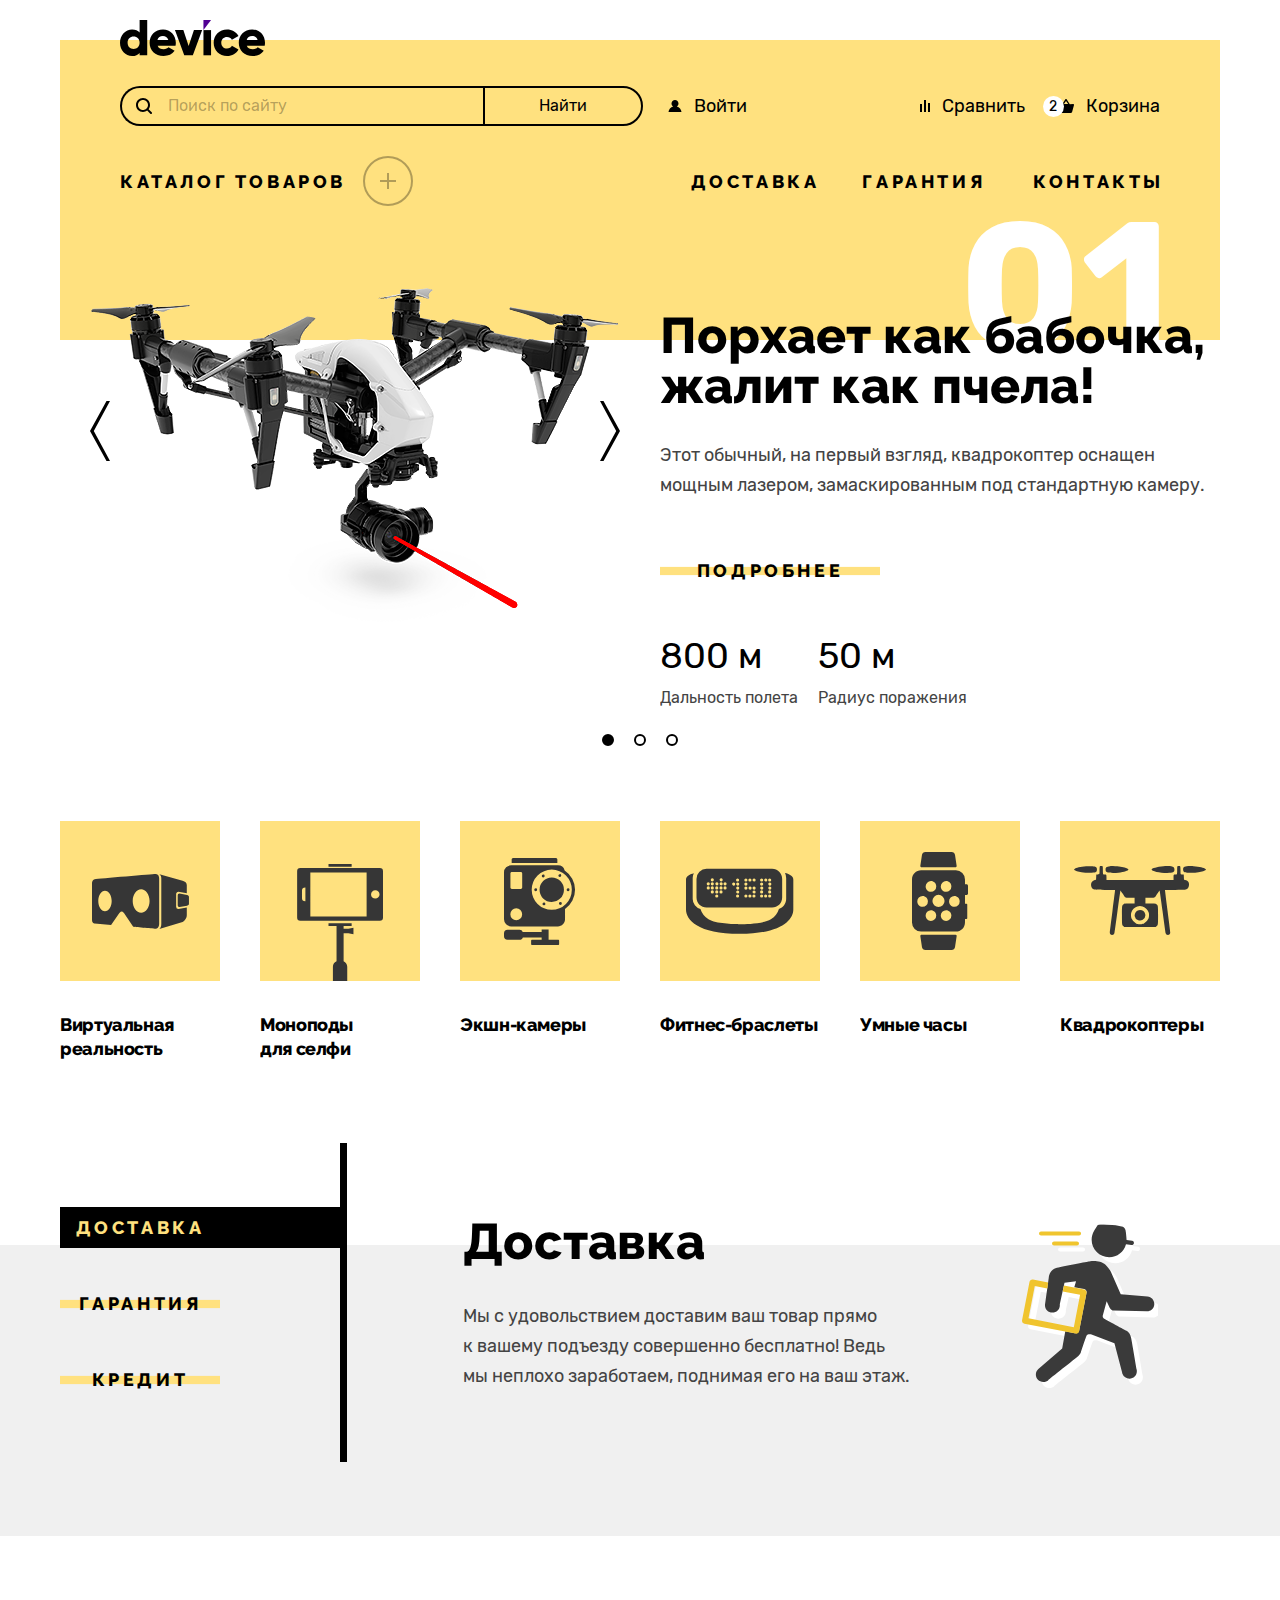
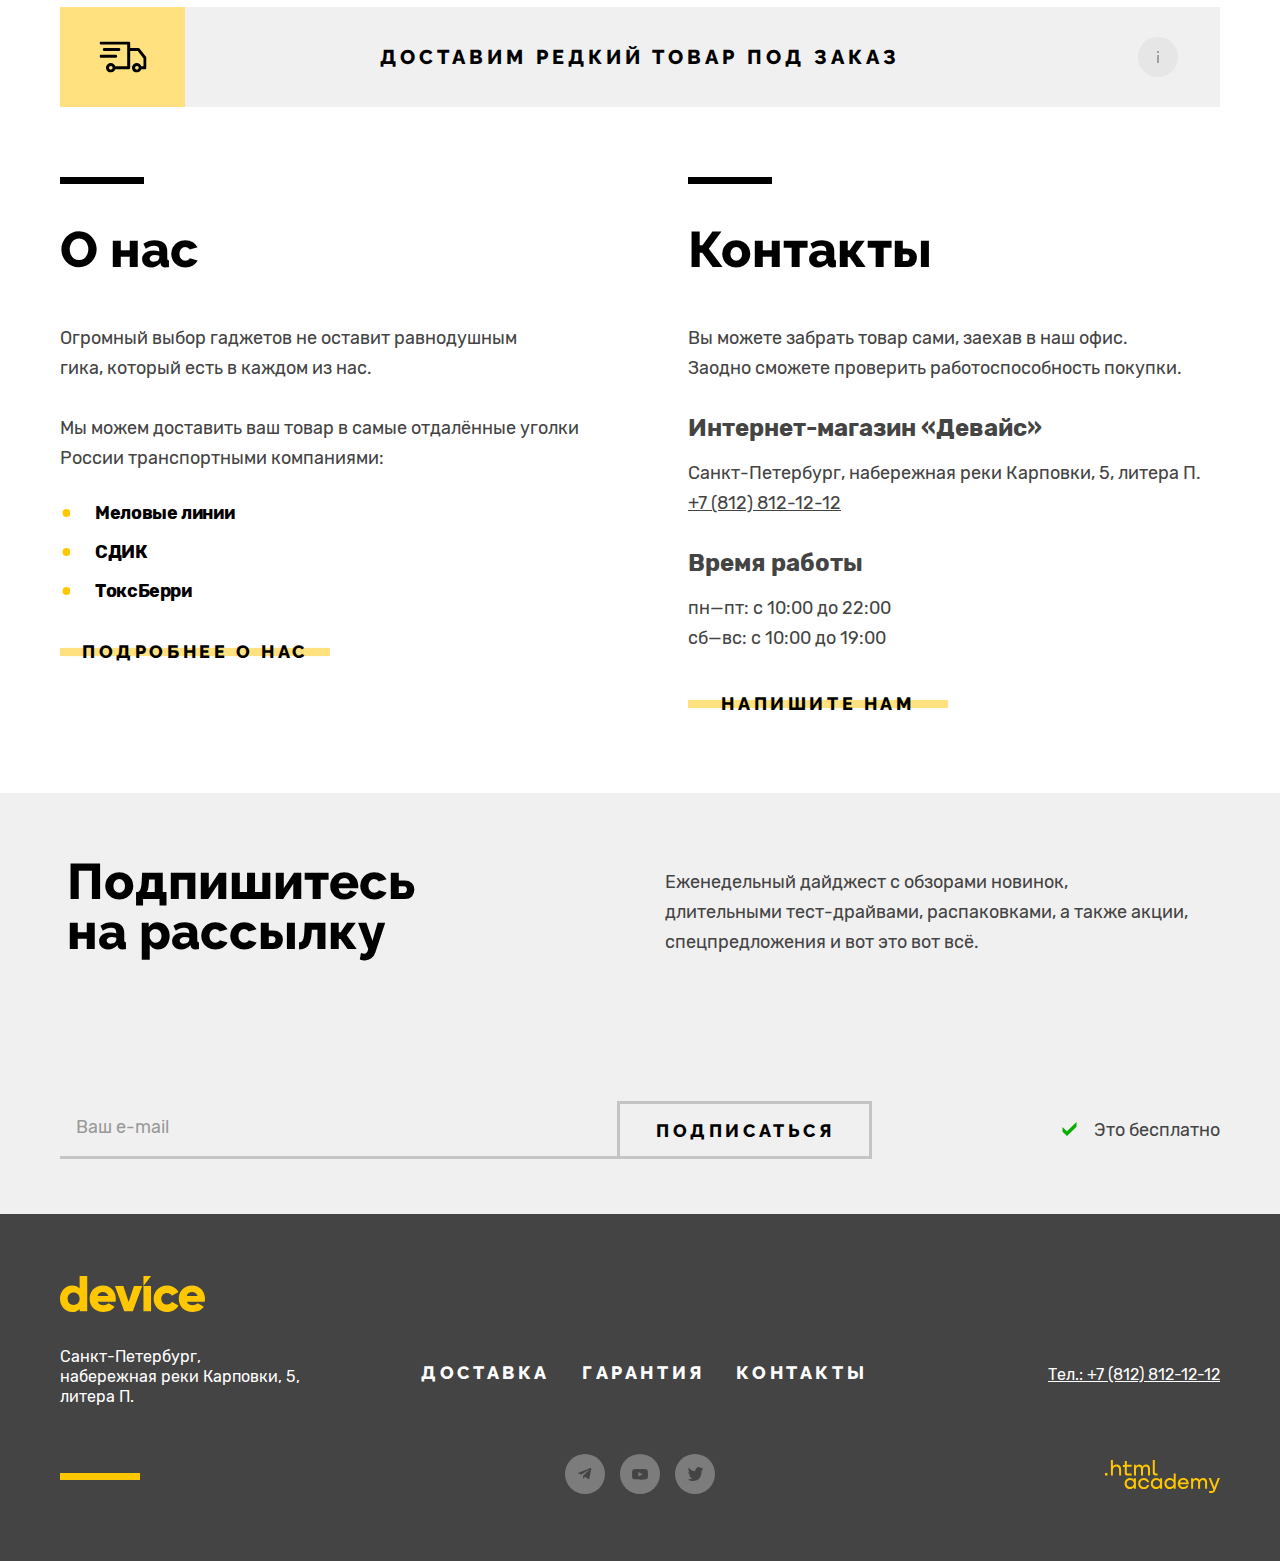
==== commit 8eb45234: "Merge pull request #3 from SquirrelPost/master" ====
--- a/index.html
+++ b/index.html
@@ -15,7 +15,7 @@
     <header class="main-header">
       <div class="container">
         <a class="navigation-logo" href="index.html">
-          <img class="main-header-logo" src="images/logo-main.svg" width="145" height="36" alt="Логотип сайта Девайс.">
+          <img class="navigation-logo-img" src="images/logo-main.svg" width="145" height="36" alt="Логотип сайта Девайс.">
         </a>
         <nav class="navigation">
           <ul class="navigation-list">
@@ -67,7 +67,7 @@
                     <li class="basket-item">
                       <div class="basket-item-wrapper">
                         <img class="basket-item-image" src="/images/catalog/product-1.jpg" width="39" height="43"
-                          alt="">
+                          alt="Прямая тонкая металлическая селфи-палка с черными пластиковыми вставками.">
                         <a class="basket-item-title" href="#">Любительская <br>селфи-палка</a>
                       </div>
                       <button class="basket-item-button" type="button">
@@ -83,7 +83,7 @@
                     <li class="basket-item">
                       <div class="basket-item-wrapper">
                         <img class="basket-item-image" src="/images/catalog/product-2.jpg" width="39" height="43"
-                          alt="">
+                          alt="Массивная селфи-палка, покрытая черным пластиком, с круглой синей кнопкой на рукоятке.">
                         <a class="basket-item-title" href="#">Профессиональная<br> селфи-палка</a>
                       </div>
                       <button class="basket-item-button" type="button">
@@ -180,16 +180,16 @@
                 alt="Чёрно-белый лазерный квадракоптер.">
               <div class="slider-text-column">
                 <h3 class="slider-title main-title">Порхает как бабочка, жалит как пчела!</h3>
-                  <p class="slider-description">Этот обычный, на первый взгляд, квадрокоптер оснащен мощным лазером,
-                    замаскированным под стандартную камеру.
-                  </p>
-                  <a class="button button-basic button-more" href="#"><span class="button-text">Подробнее</span></a>
-                  <dl class="feature-list short-gap">
-                    <dt class="feature-term">Дальность полета</dt>
-                    <dd class="feature-definition">800 м</dd>
-                    <dt class="feature-term">Радиус поражения</dt>
-                    <dd class="feature-definition">50 м</dd>
-                  </dl>
+                <p class="slider-description">Этот обычный, на первый взгляд, квадрокоптер оснащен мощным лазером,
+                  замаскированным под стандартную камеру.
+                </p>
+                <a class="button button-basic button-more" href="#"><span class="button-text">Подробнее</span></a>
+                <dl class="feature-list short-gap">
+                  <dt class="feature-term">Дальность полета</dt>
+                  <dd class="feature-definition">800 м</dd>
+                  <dt class="feature-term">Радиус поражения</dt>
+                  <dd class="feature-definition">50 м</dd>
+                </dl>
               </div>
             </li>
             <li class="slider-item">
@@ -198,14 +198,14 @@
                 alt="Чёрный фитнес-браслет с надписью на экране:'Я вижу, что ты снова ешь'.">
               <div class="slider-text-column">
                 <h3 class="slider-title main-title">Худеем <br>правильно!</h3>
-                  <p class="slider-description">Мотивирующие фитнес-браслеты помогут найти в себе силы не пропускать
-                    занятия и соблюдать диету.
-                  </p>
-                  <a class="button button-basic button-more" href="#"><span class="button-text">Подробнее</span></a>
-                  <dl class="feature-list">
-                    <dt class="feature-term">Без подзарядки</dt>
-                    <dd class="feature-definition">48 часов</dd>
-                  </dl>
+                <p class="slider-description">Мотивирующие фитнес-браслеты помогут найти в себе силы не пропускать
+                  занятия и соблюдать диету.
+                </p>
+                <a class="button button-basic button-more" href="#"><span class="button-text">Подробнее</span></a>
+                <dl class="feature-list">
+                  <dt class="feature-term">Без подзарядки</dt>
+                  <dd class="feature-definition">48 часов</dd>
+                </dl>
               </div>
             </li>
             <li class="slider-item">
@@ -214,18 +214,18 @@
                 alt="Три чёрных палки для селфи, сложенные по-разному.">
               <div class="slider-text-column">
                 <h3 class="slider-title main-title">Делай селфи,<br> как Бен Стиллер! </h3>
-                  <p class="slider-description">Самая длинная палка для селфи доступна в нашем магазине. Восемь (Восемь,
-                    Карл!) метров длиной и весом всего 5 кг.
-                  </p>
-                  <a class="button button-basic button-more" href="#"><span class="button-text">Подробнее</span></a>
-                  <dl class="feature-list long-gap">
-                    <dt class="feature-term">Длина палки</dt>
-                    <dd class="feature-definition">8,5 м</dd>
-                    <dt class="feature-term">Вес палки</dt>
-                    <dd class="feature-definition">5 кг</dd>
-                    <dt class="feature-term">Материал</dt>
-                    <dd class="feature-definition">Карбон</dd>
-                  </dl>
+                <p class="slider-description">Самая длинная палка для селфи доступна в нашем магазине. Восемь (Восемь,
+                  Карл!) метров длиной и весом всего 5 кг.
+                </p>
+                <a class="button button-basic button-more" href="#"><span class="button-text">Подробнее</span></a>
+                <dl class="feature-list long-gap">
+                  <dt class="feature-term">Длина палки</dt>
+                  <dd class="feature-definition">8,5 м</dd>
+                  <dt class="feature-term">Вес палки</dt>
+                  <dd class="feature-definition">5 кг</dd>
+                  <dt class="feature-term">Материал</dt>
+                  <dd class="feature-definition">Карбон</dd>
+                </dl>
               </div>
             </li>
           </ul>
@@ -256,12 +256,12 @@
           <ul class="product-category-list">
             <li class="product-category-item">
               <a class="product-category-link category-virtuality" href="#">
-                <span class="product-category-title button">Виртуальная реальность</span>
+                <span class="product-category-title button">Виртуальная <br>реальность</span>
               </a>
             </li>
             <li class="product-category-item">
               <a class="product-category-link category-monopods" href="catalog.html">
-                <span class="product-category-title button">Моноподы для&nbsp;cелфи</span>
+                <span class="product-category-title button">Моноподы <br>для cелфи</span>
               </a>
             </li>
             <li class="product-category-item">
@@ -522,8 +522,8 @@
 
     <footer class="main-footer">
       <div class="container">
-        <a class="footer-logo-link" href="index.html">
-          <img class="footer-logo" src="images/logo-footer.svg" width="145" height="36" alt="Логотип сайта Девайс.">
+        <a class="footer-logo" href="index.html">
+          <img class="footer-logo-img" src="images/logo-footer.svg" width="145" height="36" alt="Логотип сайта Девайс.">
         </a>
         <div class="footer-line">
           <section class="footer-contacts">
--- a/styles/styles.css
+++ b/styles/styles.css
@@ -134,8 +134,11 @@
 
 .button-basic {
   position: relative;
-  max-height: 40px;
+  min-height: 40px;
   padding: 10px 3px;
+  white-space: nowrap;
+  text-overflow: ellipsis;
+  overflow: hidden;
 }
 
 .button-basic::before {
@@ -180,28 +183,12 @@
 }
 
 .navigation-logo {
-  display: block;
+  display: inline-block;
   margin: 0;
   margin-bottom: 30px;
   position: relative;
-  outline: none;
   outline-offset: 2px;
-}
-
-.main-header-logo {
-  display: block;
-}
-
-.navigation-logo::after {
-  content: "";
-  position: absolute;
-  top: 50%;
-  left: 0;
-  transform: translateY(-50%);
-  outline: 2px solid var(--extra-purple);
-  width: 149px;
-  height: 40px;
-  display: none;
+  line-height: 0;
 }
 
 .navigation-logo:hover {
@@ -212,20 +199,25 @@
   opacity: 0.3;
 }
 
-.navigation-logo:focus::after {
-  display: inline-block;
+.navigation-logo:focus {
+  outline: 2px solid var(--extra-purple);
 }
 
 .navigation-list {
   display: flex;
   flex-wrap: wrap;
   margin: 0;
-  margin-bottom: 30px;
+  margin-bottom: 15px;
   padding: 0;
   list-style-type: none;
   align-items: center;
 }
 
+.navigation-item {
+  margin-right: 18px;
+  margin-bottom: 15px;
+}
+
 .navigation-item.search {
   margin-right: 25px;
 }
@@ -236,6 +228,10 @@
 
 .navigation-item.compare {
   margin-right: 18px;
+}
+
+.navigation-item.basket {
+  margin-right: 0;
 }
 
 .navigation-menu {
@@ -902,12 +898,17 @@
 }
 
 .feature-list {
+  width: 100%;
+  max-width: 400px;
   margin: 0;
   padding: 0;
   list-style-type: none;
   display: grid;
-  grid-template-columns: max-content max-content max-content;
+  grid-template-columns: repeat(3, max-content);
   row-gap: 12px;
+  white-space: nowrap;
+  text-overflow: ellipsis;
+  overflow: hidden;
 }
 
 .short-gap {
@@ -966,6 +967,11 @@
   letter-spacing: -0.02em;
   text-align: start;
   height: 60px;
+  width: 100%;
+  max-width: 160px;
+  white-space: nowrap;
+  text-overflow: ellipsis;
+  overflow: hidden;
 }
 
 .category-virtuality::before {
@@ -1001,23 +1007,16 @@
   opacity: 0.3;
 }
 
-.product-category-title::after {
-  content: "";
-  position: absolute;
-  top: 0;
-  left: 0;
-  border: 2px solid var(--extra-purple);
-  width: 100%;
-  height: 100%;
-  display: none;
-}
-
-.product-category-link:focus .product-category-title::after {
-  display: block;
-}
-
 .product-category-link:focus {
   outline: none;
+}
+
+.product-category-item {
+  outline-offset: 2px;
+}
+
+.product-category-item:focus-within {
+  outline: 2px solid var(--extra-purple);
 }
 
 /* Services-block */
@@ -1381,6 +1380,7 @@
 }
 
 .subscribe-button {
+  max-width: 255px;
   padding: 15px 36px;
   border: 3px solid var(--basic-dark-grey);
   outline-offset: 2px;
@@ -1405,6 +1405,7 @@
 }
 
 .subscribe-for-free {
+  max-width: 160px;
   margin: 0;
   align-self: center;
 }
@@ -1420,40 +1421,25 @@
   padding: 62px 0;
 }
 
-.footer-logo-link {
-  display: block;
+.footer-logo {
+  display: inline-block;
   margin: 0;
   margin-bottom: 35px;
   position: relative;
-  outline: none;
-}
-
-.footer-logo {
-  display: block;
-}
-
-.footer-logo-link::after {
-  content: "";
-  position: absolute;
-  top: 50%;
-  left: 0;
-  transform: translateY(-50%);
-  outline: 2px solid var(--extra-purple);
-  width: 149px;
-  height: 40px;
-  display: none;
-}
-
-.footer-logo-link:hover {
+  outline-offset: 2px;
+  line-height: 0;
+}
+
+.footer-logo:hover {
   opacity: 0.6;
 }
 
-.footer-logo-link:active {
-  opacity: 0.3;
-}
-
-.footer-logo-link:focus::after {
-  display: inline-block;
+.footer-logo:active {
+  opacity: 0.3;
+}
+
+.footer-logo:focus {
+  outline: 2px solid var(--extra-purple);
 }
 
 .footer-line {
@@ -1499,6 +1485,10 @@
   display: grid;
   grid-template-columns: repeat(3, max-content);
   gap: 32px;
+}
+
+.footer-services-item {
+  max-width: 130px;
 }
 
 .footer-services-link {
@@ -1541,6 +1531,7 @@
 }
 
 .footer-phone {
+  max-width: 175px;
   margin-left: 60px;
 }
 
@@ -1626,6 +1617,10 @@
 .footer-social-item:not(:last-child) {
   margin-right: 15px;
   margin-bottom: 5px;
+}
+
+.footer-html {
+  max-width: 175px;
 }
 
 .htmlacademy-link {
@@ -1917,11 +1912,13 @@
 
 .catalog-filter-item {
   display: flex;
-  max-height: 24px;
+  flex-wrap: wrap;
+  max-width: 200px;
+  max-height: 25px;
 }
 
 .catalog-filter-item:not(:last-child) {
-  margin-bottom: 13px;
+  margin-bottom: 12px;
 }
 
 .control {
@@ -2017,6 +2014,9 @@
 .button-filter {
   width: 100%;
   max-width: 220px;
+  white-space: nowrap;
+  text-overflow: ellipsis;
+  overflow: hidden;
   z-index: 0;
 }
 
@@ -2110,6 +2110,7 @@
 
 .sorting-view-button:focus {
   outline: 2px solid var(--extra-purple);
+  z-index: 1;
 }
 
 /* Product-cards */
@@ -2287,12 +2288,14 @@
 
 .pagination-button {
   display: block;
+  max-width: 200px;
   padding: 25px;
   outline-offset: 2px;
 }
 
 .pagination-disabled {
   display: block;
+  max-width: 200px;
   padding: 25px;
   color: var(--basic-dark);
   opacity: 0.3;
